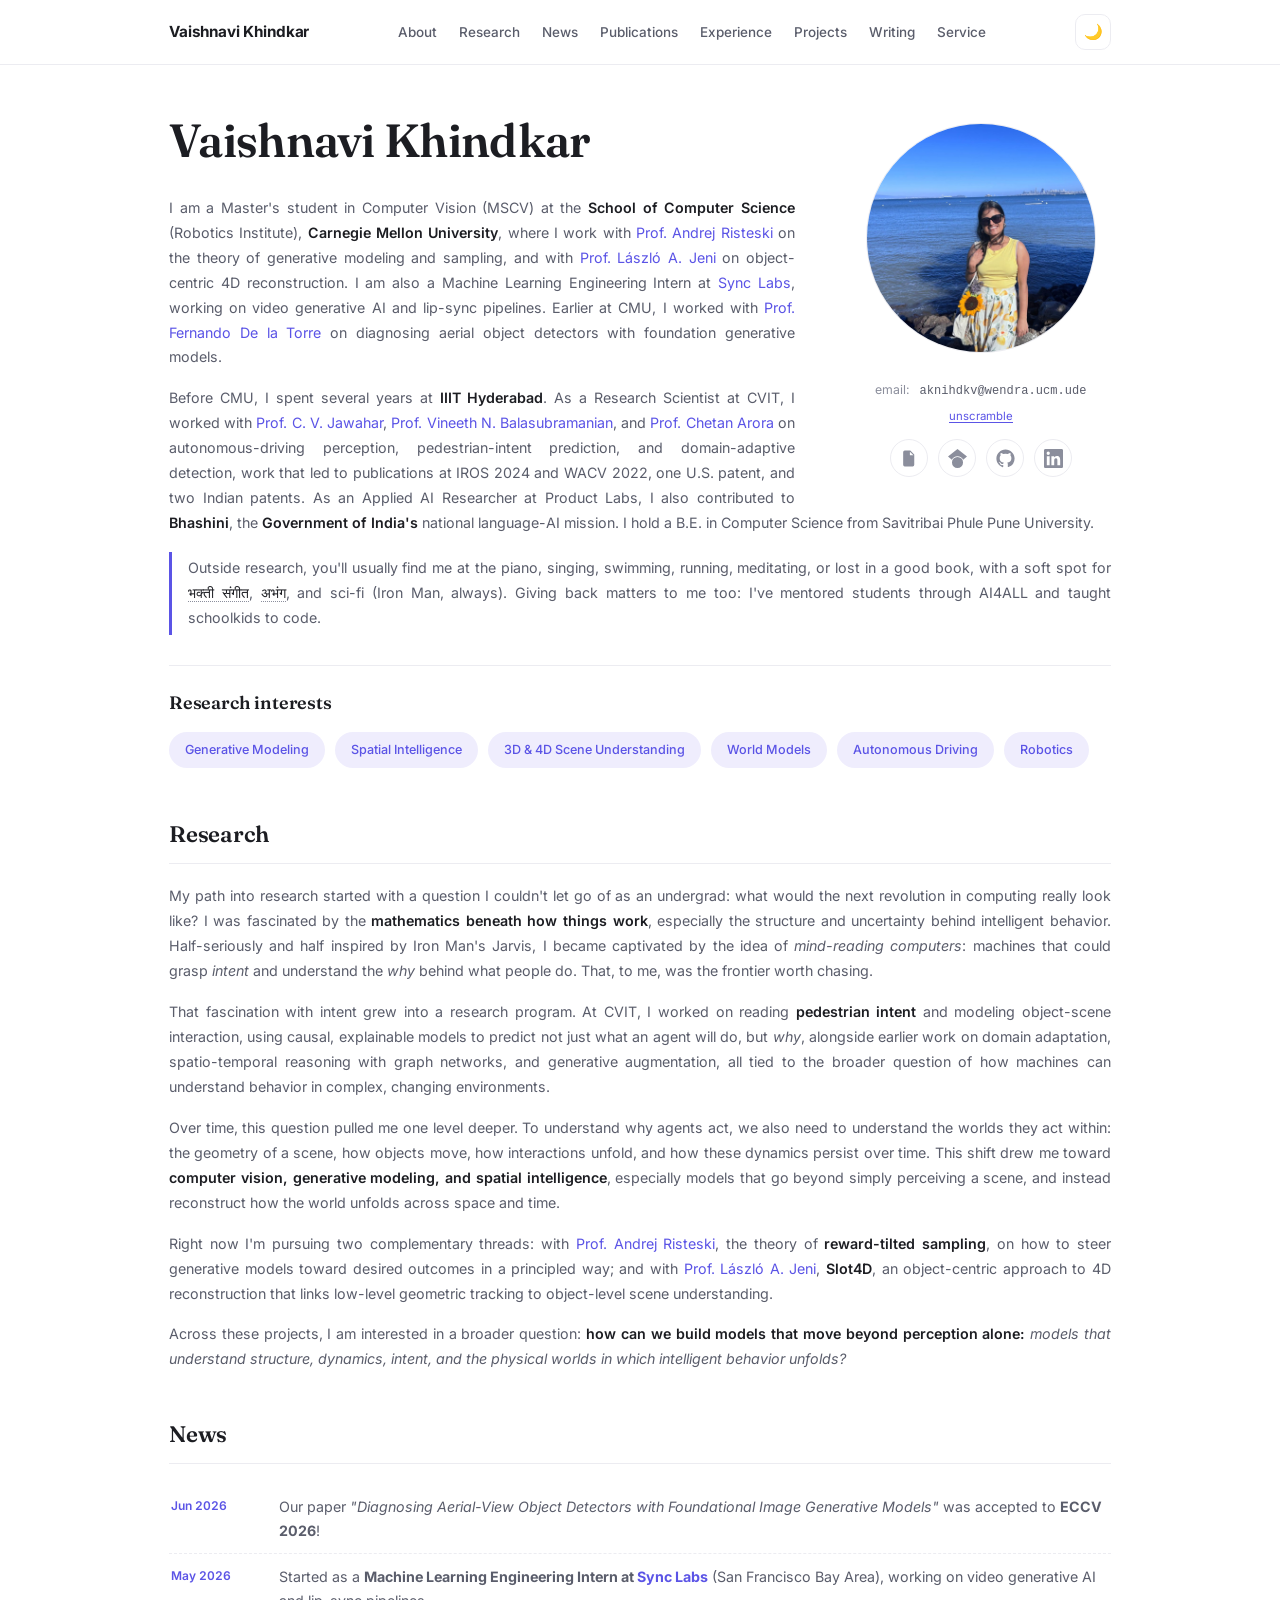
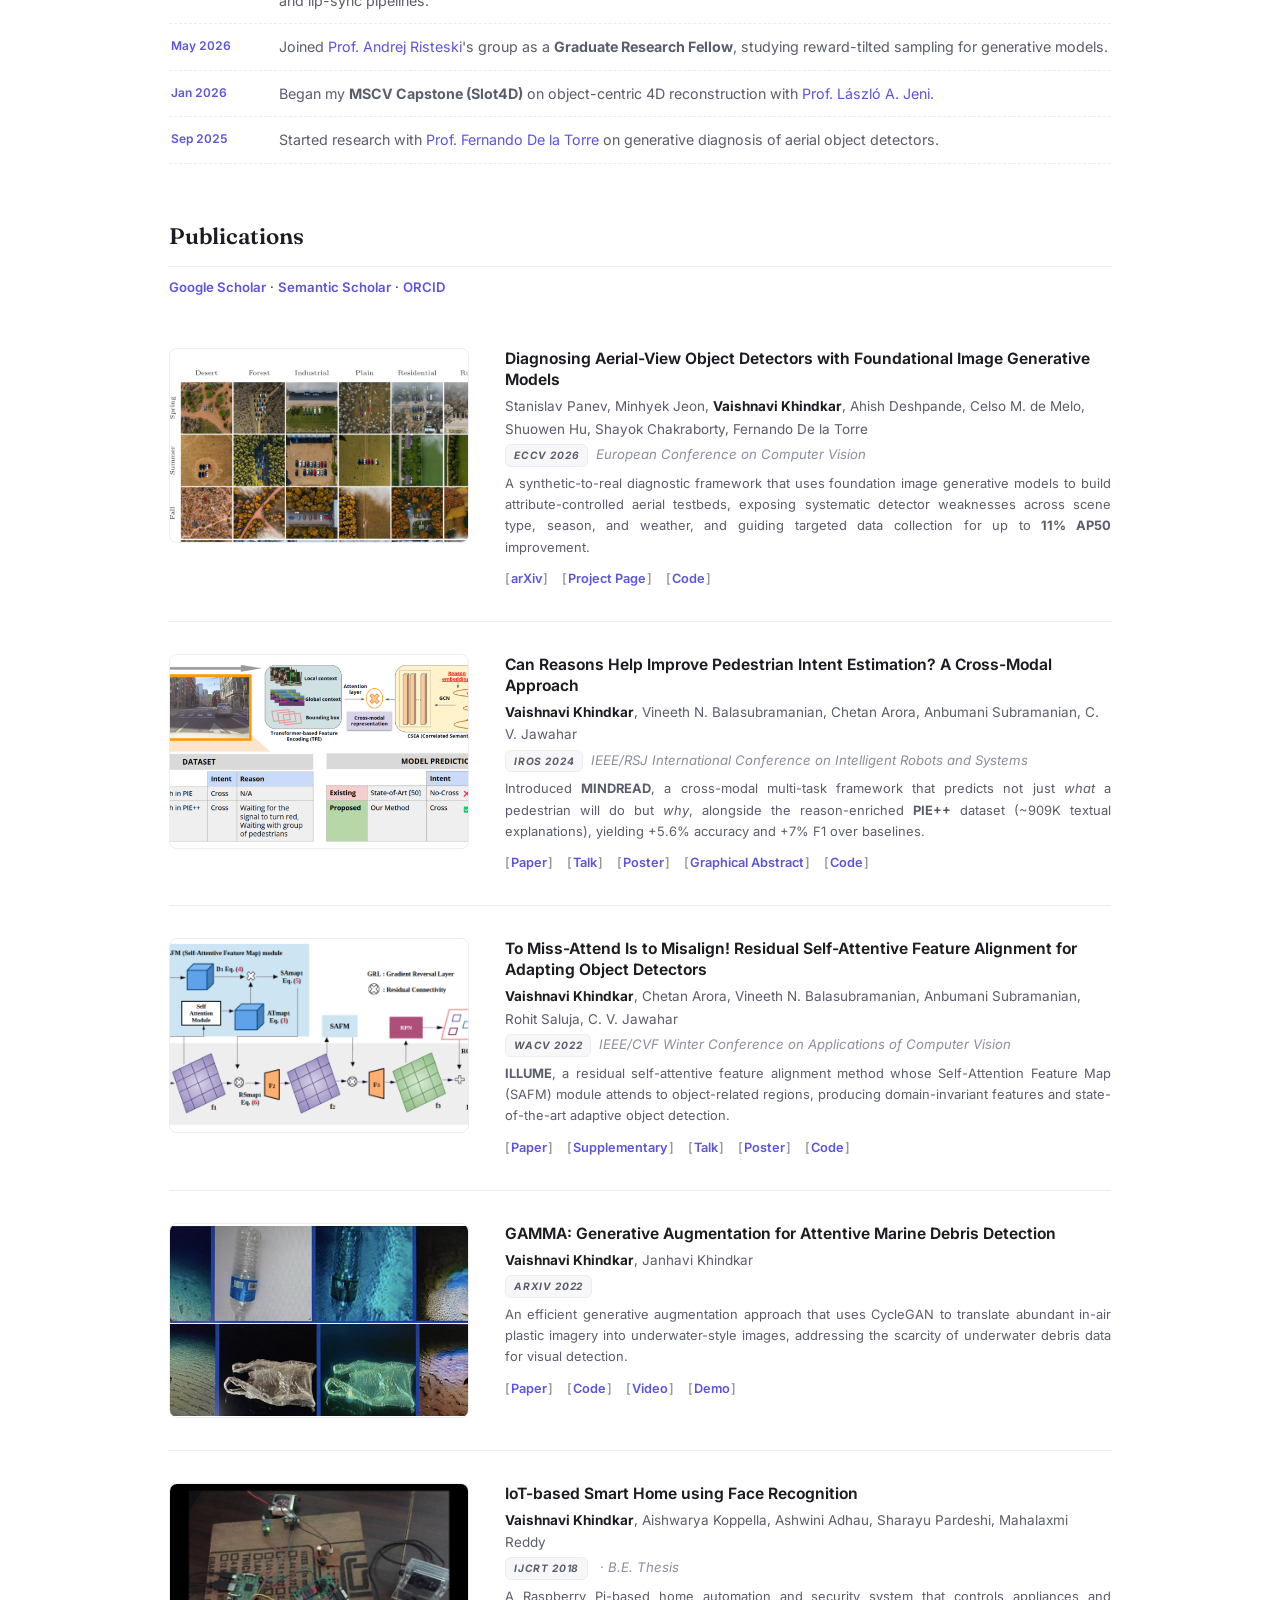
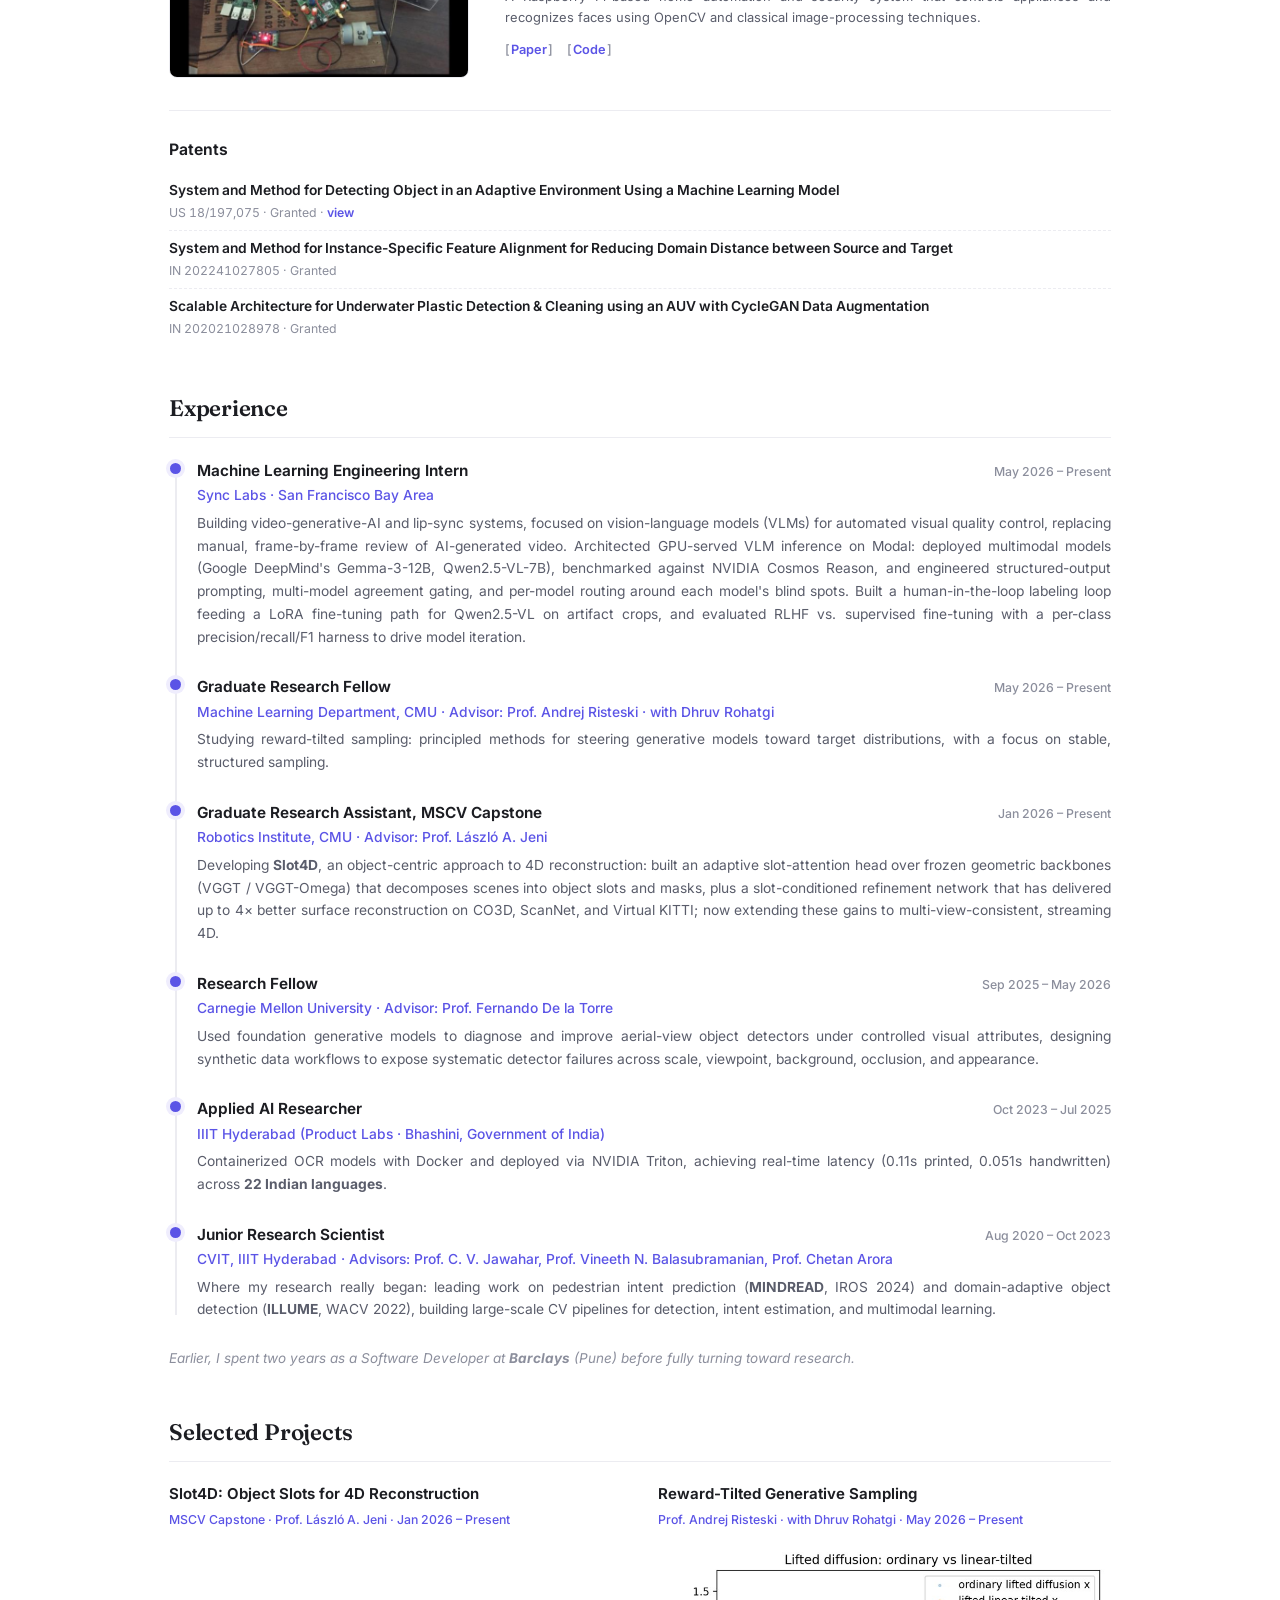
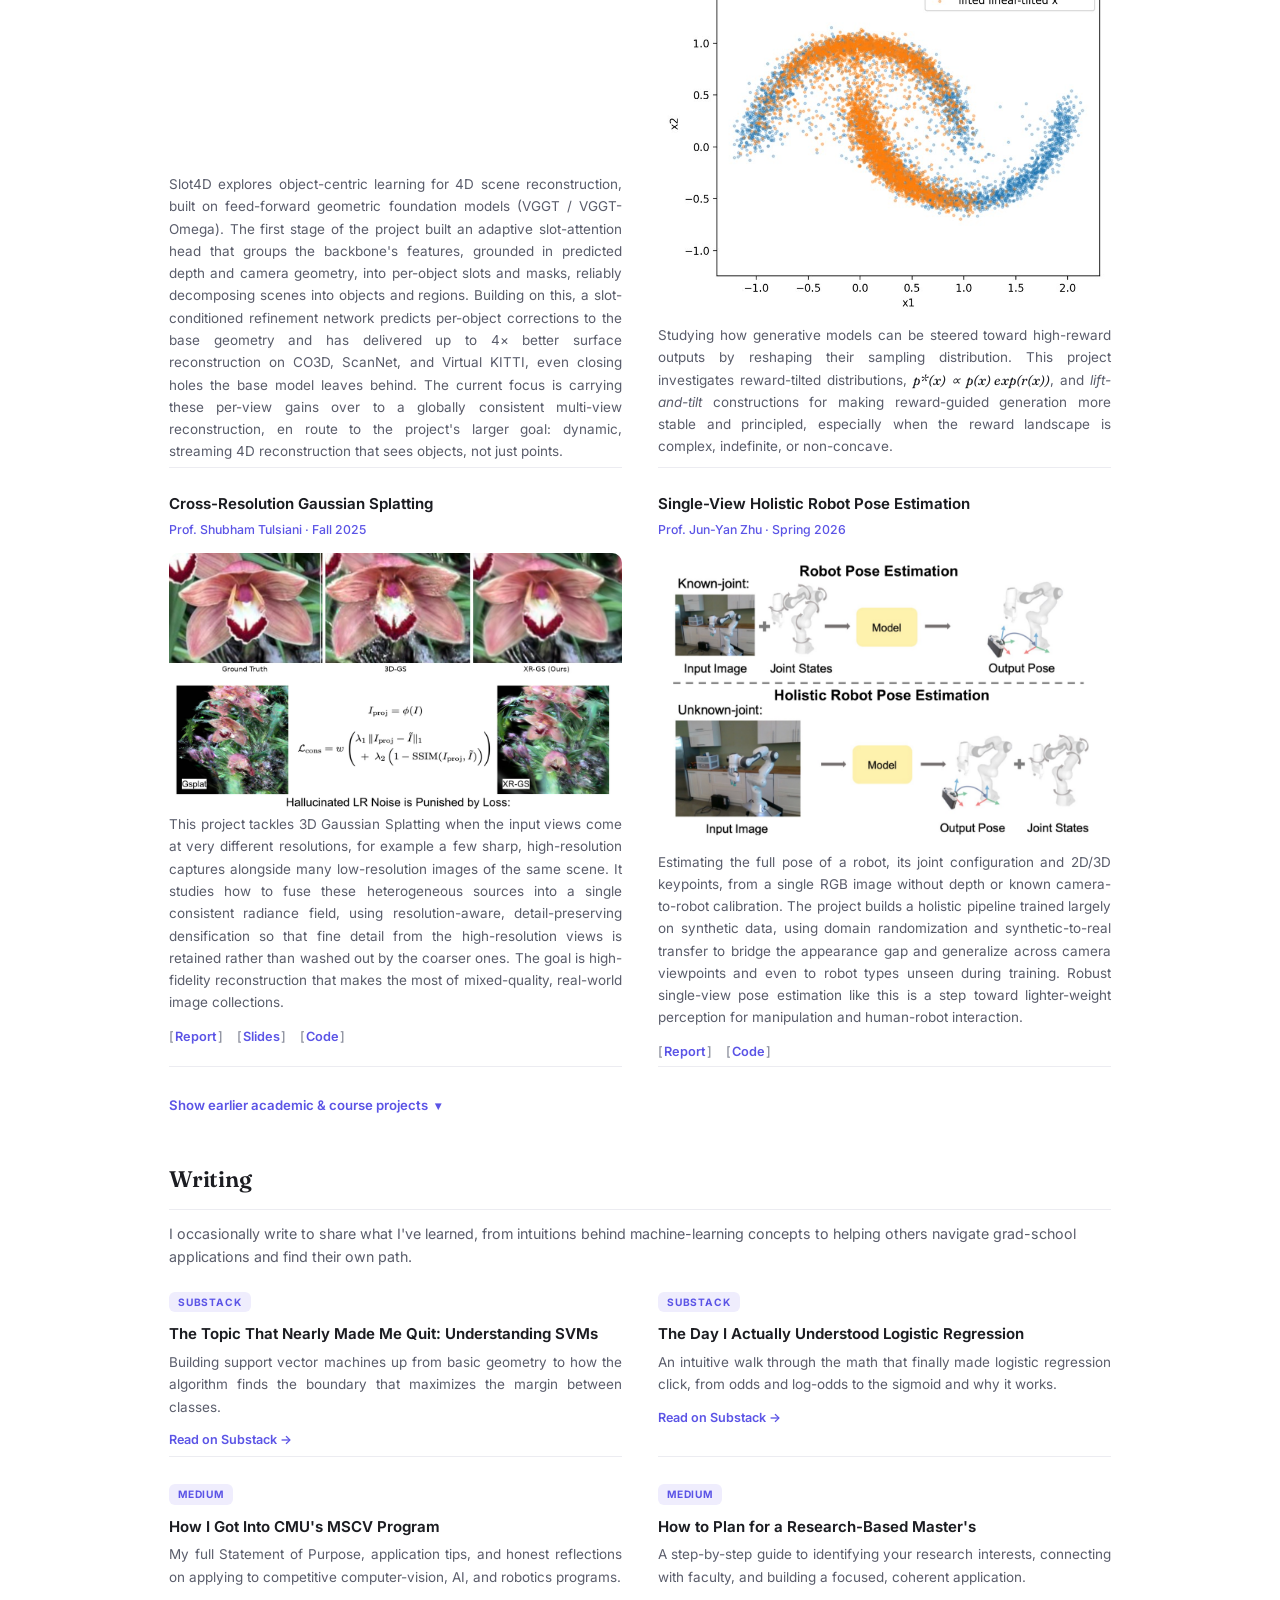
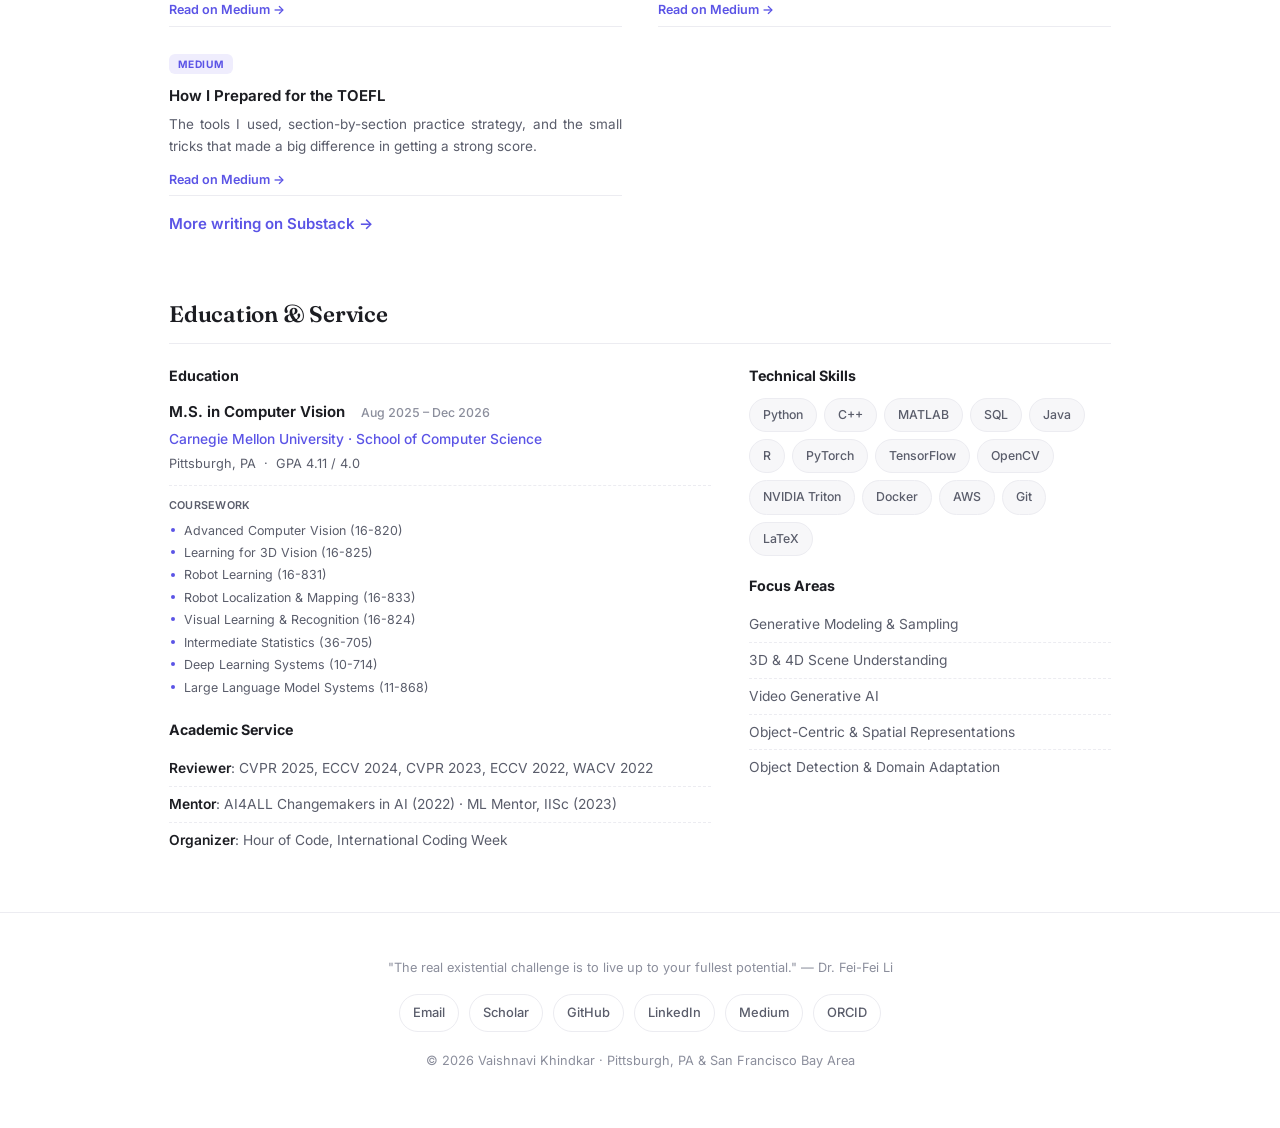
==== index.html @ a4186df3 "Add files via upload" ====
<!DOCTYPE html>
<html lang="en" data-theme="light">
<head>
  <meta charset="UTF-8" />
  <meta name="viewport" content="width=device-width, initial-scale=1.0" />
  <title>Vaishnavi Khindkar</title>
  <meta name="description" content="Vaishnavi Khindkar, M.S. in Computer Vision student at the Robotics Institute, Carnegie Mellon University. Research in computer vision, vision-language models, generative models, and autonomous driving." />
  <meta name="author" content="Vaishnavi Khindkar" />

  <!-- Open Graph -->
  <meta property="og:title" content="Vaishnavi Khindkar" />
  <meta property="og:description" content="M.S. in Computer Vision @ CMU Robotics Institute: vision-language models, generative models & autonomous driving." />
  <meta property="og:type" content="website" />
  <meta property="og:url" content="https://vaishnvi.github.io/" />
  <meta property="og:image" content="https://vaishnvi.github.io/assets/profile.jpg" />

  <link rel="icon" href="data:image/svg+xml,<svg xmlns='http://www.w3.org/2000/svg' viewBox='0 0 100 100'><text y='.9em' font-size='90'>🧠</text></svg>" />

  <link rel="preconnect" href="https://fonts.googleapis.com" />
  <link rel="preconnect" href="https://fonts.gstatic.com" crossorigin />
  <link href="https://fonts.googleapis.com/css2?family=Fraunces:opsz,wght@9..144,500;9..144,600&family=Inter:wght@400;500;600;700&display=swap" rel="stylesheet" />
  <link rel="stylesheet" href="style.css" />
</head>
<body>

  <!-- ===================== NAV ===================== -->
  <nav class="nav">
    <div class="nav-inner">
      <a href="#top" class="nav-name">Vaishnavi Khindkar</a>
      <div class="nav-links" id="navLinks">
        <a href="#about">About</a>
        <a href="#research">Research</a>
        <a href="#news">News</a>
        <a href="#publications">Publications</a>
        <a href="#experience">Experience</a>
        <a href="#projects">Projects</a>
        <a href="#writing">Writing</a>
        <a href="#service">Service</a>
      </div>
      <div class="nav-extra">
        <button class="theme-toggle" id="themeToggle" aria-label="Toggle dark mode">🌙</button>
        <button class="nav-burger" id="navBurger" aria-label="Menu">☰</button>
      </div>
    </div>
  </nav>

  <main class="wrap" id="top">

    <!-- ===================== INTRO (name + photo + bio) ===================== -->
    <section id="about" class="about intro reveal">
      <div class="intro-photo">
        <img class="hero-photo" src="assets/profile.jpg" alt="Vaishnavi Khindkar" />
        <div class="photo-contact">
          <p class="email-line">
            <span class="email-label">email:</span>
            <span id="email" class="email-scramble">aknihdkv@wendra.ucm.ude</span>
            <button type="button" id="unscramble" class="unscramble">unscramble</button>
          </p>
          <div class="socials">
            <a href="assets/Vaishnavi_Khindkar_CV.pdf" target="_blank" rel="noopener" title="Curriculum Vitae" aria-label="Curriculum Vitae">
              <svg viewBox="0 0 24 24" fill="currentColor"><path d="M6 2h7l5 5v13a2 2 0 0 1-2 2H6a2 2 0 0 1-2-2V4a2 2 0 0 1 2-2zm6.5 1.5V8H17l-4.5-4.5zM7.5 12.5h9v1.5h-9v-1.5zm0 3.5h9v1.5h-9V16zm0-7h4v1.5h-4V9z"/></svg>
            </a>
            <a href="https://scholar.google.com/citations?user=X0FxJ0UAAAAJ&hl=en" target="_blank" rel="noopener" title="Google Scholar" aria-label="Google Scholar">
              <svg viewBox="0 0 24 24" fill="currentColor"><path d="M12 24a7 7 0 1 1 0-14 7 7 0 0 1 0 14zm0-24L0 9.5l4.838 3.94A8 8 0 0 1 12 9a8 8 0 0 1 7.162 4.44L24 9.5 12 0z"/></svg>
            </a>
            <a href="https://github.com/Vaishnvi" target="_blank" rel="noopener" title="GitHub" aria-label="GitHub">
              <svg viewBox="0 0 24 24" fill="currentColor"><path d="M12 .5C5.73.5.5 5.73.5 12c0 5.08 3.29 9.39 7.86 10.91.58.11.79-.25.79-.56 0-.28-.01-1.02-.02-2-3.2.7-3.88-1.54-3.88-1.54-.52-1.33-1.28-1.69-1.28-1.69-1.05-.72.08-.7.08-.7 1.16.08 1.77 1.19 1.77 1.19 1.03 1.77 2.7 1.26 3.36.96.1-.75.4-1.26.73-1.55-2.55-.29-5.24-1.28-5.24-5.69 0-1.26.45-2.29 1.19-3.09-.12-.29-.52-1.46.11-3.05 0 0 .97-.31 3.18 1.18a11.1 11.1 0 0 1 5.8 0c2.2-1.49 3.17-1.18 3.17-1.18.63 1.59.23 2.76.11 3.05.74.8 1.19 1.83 1.19 3.09 0 4.42-2.69 5.39-5.25 5.68.41.36.78 1.05.78 2.12 0 1.53-.01 2.77-.01 3.15 0 .31.21.68.8.56A11.51 11.51 0 0 0 23.5 12C23.5 5.73 18.27.5 12 .5z"/></svg>
            </a>
            <a href="https://www.linkedin.com/in/vaishnavi-khindkar/" target="_blank" rel="noopener" title="LinkedIn" aria-label="LinkedIn">
              <svg viewBox="0 0 24 24" fill="currentColor"><path d="M20.45 20.45h-3.56v-5.57c0-1.33-.02-3.04-1.85-3.04-1.85 0-2.14 1.45-2.14 2.94v5.67H9.35V9h3.41v1.56h.05c.48-.9 1.64-1.85 3.37-1.85 3.6 0 4.27 2.37 4.27 5.45v6.29zM5.34 7.43a2.06 2.06 0 1 1 0-4.13 2.06 2.06 0 0 1 0 4.13zM7.12 20.45H3.56V9h3.56v11.45zM22.22 0H1.77C.79 0 0 .77 0 1.73v20.54C0 23.22.79 24 1.77 24h20.45c.98 0 1.78-.78 1.78-1.73V1.73C24 .77 23.2 0 22.22 0z"/></svg>
            </a>
          </div>
        </div>
      </div>
      <h1>Vaishnavi Khindkar</h1>
      <p>
        I am a Master's student in Computer Vision (MSCV) at the <strong>School of Computer Science</strong>
        (Robotics Institute), <strong>Carnegie Mellon University</strong>, where I work with <a href="https://www.andrejristeski.org/" target="_blank" rel="noopener">Prof.
        Andrej Risteski</a> on the theory of generative modeling and sampling, and with
        <a href="https://www.ri.cmu.edu/ri-faculty/laszlo-attila-jeni/" target="_blank" rel="noopener">Prof. László
        A. Jeni</a> on object-centric 4D reconstruction. I am also a Machine Learning Engineering Intern at
        <a href="https://sync.so/" target="_blank" rel="noopener">Sync Labs</a>, working on video generative AI
        and lip-sync pipelines. Earlier at CMU, I worked with <a href="https://www.cs.cmu.edu/~ftorre/" target="_blank" rel="noopener">Prof.
        Fernando De la Torre</a> on diagnosing aerial object detectors with foundation generative models.
      </p>
      <p>
        Before CMU, I spent several years at <strong>IIIT Hyderabad</strong>. As a Research Scientist at CVIT, I
        worked with <a href="https://faculty.iiit.ac.in/~jawahar/" target="_blank" rel="noopener">Prof. C. V.
        Jawahar</a>, <a href="https://people.iith.ac.in/vineethnb/" target="_blank" rel="noopener">Prof. Vineeth
        N. Balasubramanian</a>, and <a href="https://www.cse.iitd.ac.in/~chetan/" target="_blank" rel="noopener">Prof.
        Chetan Arora</a> on autonomous-driving perception, pedestrian-intent prediction, and domain-adaptive
        detection, work that led to publications at IROS 2024 and WACV 2022, one U.S. patent, and two
        Indian patents. As an Applied AI Researcher at Product Labs, I also contributed to
        <strong>Bhashini</strong>, the <strong>Government of India's</strong> national language-AI mission. I hold a B.E. in
        Computer Science from Savitribai Phule Pune University.
      </p>
      <p class="personal-note">
        Outside research, you'll usually find me at the piano, singing, swimming, running, meditating, or lost in
        a good book, with a soft spot for
        <a class="term" href="https://en.wikipedia.org/wiki/Bhakti" target="_blank" rel="noopener" title="bhakti sangeet: Hindu devotional music">भक्ती&nbsp;संगीत</a>,
        <a class="term" href="https://en.wikipedia.org/wiki/Abhanga" target="_blank" rel="noopener" title="abhangas: Marathi devotional poetry">अभंग</a>,
        and sci-fi (Iron Man, always). Giving back matters
        to me too: I've mentored students through AI4ALL and taught schoolkids to code.
      </p>

      <div class="interests">
        <span class="interests-label">Research interests</span>
        <div class="chips">
          <span class="chip">Generative Modeling</span>
          <span class="chip">Spatial Intelligence</span>
          <span class="chip">3D &amp; 4D Scene Understanding</span>
          <span class="chip">World Models</span>
          <span class="chip">Autonomous Driving</span>
          <span class="chip">Robotics</span>
        </div>
      </div>
    </section>

    <!-- ===================== RESEARCH ===================== -->
    <section id="research" class="research reveal">
      <h2 class="section-title">Research</h2>
      <p>
        My path into research started with a question I couldn't let go of as an undergrad: what would the next
        revolution in computing really look like? I was fascinated by the <strong>mathematics beneath how things
        work</strong>, especially the structure and uncertainty behind intelligent behavior. Half-seriously and half
        inspired by Iron Man's Jarvis, I became captivated by the idea of <em>mind-reading computers</em>: machines that could
        grasp <em>intent</em> and understand the <em>why</em> behind what people do. That, to me, was the frontier
        worth chasing.
      </p>
      <p>
        That fascination with intent grew into a research program. At CVIT, I worked on reading
        <strong>pedestrian intent</strong> and modeling object-scene interaction, using causal,
        explainable models to predict not just what an agent will do, but <em>why</em>, alongside earlier
        work on domain adaptation, spatio-temporal reasoning with graph networks, and generative augmentation,
        all tied to the broader question of how machines can understand behavior in complex, changing environments.
      </p>
      <p>
        Over time, this question pulled me one level deeper. To understand why agents act, we also need to
        understand the worlds they act within: the geometry of a scene, how objects move, how interactions unfold,
        and how these dynamics persist over time. This shift drew me toward <strong>computer vision, generative
        modeling, and spatial intelligence</strong>, especially models that go beyond simply perceiving a scene,
        and instead reconstruct how the world unfolds across space and time.
      </p>
      <p>
        Right now I'm pursuing two complementary threads: with <a href="https://www.andrejristeski.org/" target="_blank" rel="noopener">Prof.
        Andrej Risteski</a>, the theory of <strong>reward-tilted sampling</strong>, on how to steer generative
        models toward desired outcomes in a principled way; and with
        <a href="https://www.ri.cmu.edu/ri-faculty/laszlo-attila-jeni/" target="_blank" rel="noopener">Prof. László
        A. Jeni</a>, <strong>Slot4D</strong>, an object-centric approach to 4D reconstruction that links low-level
        geometric tracking to object-level scene understanding.
      </p>
      <p>
        Across these projects, I am interested in a broader question: <strong>how can we build models that move beyond
        perception alone:</strong> <em>models that understand structure, dynamics, intent, and the physical worlds in
        which intelligent behavior unfolds?</em>
      </p>
    </section>

    <!-- ===================== NEWS ===================== -->
    <section id="news" class="reveal">
      <h2 class="section-title">News</h2>
      <ul class="news">
        <li><span class="date">Jun 2026</span><span class="item">Our paper <em>"Diagnosing Aerial-View Object Detectors with Foundational Image Generative Models"</em> was accepted to <strong>ECCV 2026</strong>!</span></li>
        <li><span class="date">May 2026</span><span class="item">Started as a <strong>Machine Learning Engineering Intern at <a href="https://sync.so/" target="_blank" rel="noopener">Sync Labs</a></strong> (San Francisco Bay Area), working on video generative AI and lip-sync pipelines.</span></li>
        <li><span class="date">May 2026</span><span class="item">Joined <a href="https://www.andrejristeski.org/" target="_blank" rel="noopener">Prof. Andrej Risteski</a>'s group as a <strong>Graduate Research Fellow</strong>, studying reward-tilted sampling for generative models.</span></li>
        <li><span class="date">Jan 2026</span><span class="item">Began my <strong>MSCV Capstone (Slot4D)</strong> on object-centric 4D reconstruction with <a href="https://www.ri.cmu.edu/ri-faculty/laszlo-attila-jeni/" target="_blank" rel="noopener">Prof. László A. Jeni</a>.</span></li>
        <li><span class="date">Sep 2025</span><span class="item">Started research with <a href="https://www.cs.cmu.edu/~ftorre/" target="_blank" rel="noopener">Prof. Fernando De la Torre</a> on generative diagnosis of aerial object detectors.</span></li>
        <li><span class="date">Aug 2025</span><span class="item">Started my <strong>M.S. in Computer Vision</strong> at Carnegie Mellon University.</span></li>
        <li><span class="date">Oct 2024</span><span class="item">Presented our work at <strong>IROS 2024</strong> in Abu Dhabi.</span></li>
        <li><span class="date">Jun 2024</span><span class="item">Our paper <em>"Can Reasons Help Improve Pedestrian Intent Estimation? A Cross-Modal Approach"</em> was accepted at <strong>IROS 2024</strong>.</span></li>
        <li><span class="date">Jan 2022</span><span class="item">Presented <strong>ILLUME</strong> at <strong>WACV 2022</strong> in Hawaii, USA.</span></li>
      </ul>
    </section>

    <!-- ===================== PUBLICATIONS ===================== -->
    <section id="publications" class="reveal">
      <h2 class="section-title">Publications</h2>
      <p class="pub-profile-links">
        <a href="https://scholar.google.com/citations?user=X0FxJ0UAAAAJ&hl=en" target="_blank" rel="noopener">Google Scholar</a> ·
        <a href="https://www.semanticscholar.org/author/Vaishnavi-Khindkar/2137359155" target="_blank" rel="noopener">Semantic Scholar</a> ·
        <a href="https://orcid.org/0000-0001-6058-9089" target="_blank" rel="noopener">ORCID</a>
      </p>

      <article class="pub">
        <img class="pub-thumb" src="assets/pub-aerial.png" alt="Synthetic aerial imagery across environments and seasons" />
        <div class="pub-body">
          <p class="pub-title">Diagnosing Aerial-View Object Detectors with Foundational Image Generative Models</p>
          <p class="pub-authors">Stanislav Panev, Minhyek Jeon, <span class="me">Vaishnavi Khindkar</span>, Ahish Deshpande, Celso M. de Melo, Shuowen Hu, Shayok Chakraborty, Fernando De la Torre</p>
          <p class="pub-venue"><span class="pub-venue-tag">ECCV 2026</span>European Conference on Computer Vision</p>
          <p class="pub-note">A synthetic-to-real diagnostic framework that uses foundation image generative models to build attribute-controlled aerial testbeds, exposing systematic detector weaknesses across scene type, season, and weather, and guiding targeted data collection for up to <strong>11% AP50</strong> improvement.</p>
          <div class="pub-links">
            <a href="https://arxiv.org/abs/2607.02718" target="_blank" rel="noopener">arXiv</a>
            <a href="https://humansensinglab.github.io/AVODDiag/" target="_blank" rel="noopener">Project Page</a>
            <a href="https://github.com/humansensinglab/AVODDiag" target="_blank" rel="noopener">Code</a>
          </div>
        </div>
      </article>

      <article class="pub">
        <img class="pub-thumb" src="assets/pub-mindread.png" alt="MindReaD cross-modal pedestrian intent estimation" />
        <div class="pub-body">
          <p class="pub-title">Can Reasons Help Improve Pedestrian Intent Estimation? A Cross-Modal Approach</p>
          <p class="pub-authors"><span class="me">Vaishnavi Khindkar</span>, Vineeth N. Balasubramanian, Chetan Arora, Anbumani Subramanian, C. V. Jawahar</p>
          <p class="pub-venue"><span class="pub-venue-tag">IROS 2024</span>IEEE/RSJ International Conference on Intelligent Robots and Systems</p>
          <p class="pub-note">Introduced <strong>MINDREAD</strong>, a cross-modal multi-task framework that predicts not just <em>what</em> a pedestrian will do but <em>why</em>, alongside the reason-enriched <strong>PIE++</strong> dataset (~909K textual explanations), yielding +5.6% accuracy and +7% F1 over baselines.</p>
          <div class="pub-links">
            <a href="https://ieeexplore.ieee.org/document/10802097" target="_blank" rel="noopener">Paper</a>
            <a href="https://drive.google.com/file/d/1dUXsWc1RSUt869FA5SxCO9NKh2udiS2D/view" target="_blank" rel="noopener">Talk</a>
            <a href="https://docs.google.com/presentation/d/1ji-Ibjx1E9CWN1SRykB16G0943ZITas8mvt6Jeuy7pY/edit" target="_blank" rel="noopener">Poster</a>
            <a href="https://docs.google.com/presentation/d/1SnMTcl4fXXl4th5M68IGkscUyqJRLebCcRyZyW5LF0A/edit" target="_blank" rel="noopener">Graphical Abstract</a>
            <a href="https://github.com/Vaishnvi/MindRead_PIP" target="_blank" rel="noopener">Code</a>
          </div>
        </div>
      </article>

      <article class="pub">
        <img class="pub-thumb" src="assets/pub-illume.png" alt="ILLUME SAFM residual self-attentive feature alignment" />
        <div class="pub-body">
          <p class="pub-title">To Miss-Attend Is to Misalign! Residual Self-Attentive Feature Alignment for Adapting Object Detectors</p>
          <p class="pub-authors"><span class="me">Vaishnavi Khindkar</span>, Chetan Arora, Vineeth N. Balasubramanian, Anbumani Subramanian, Rohit Saluja, C. V. Jawahar</p>
          <p class="pub-venue"><span class="pub-venue-tag">WACV 2022</span>IEEE/CVF Winter Conference on Applications of Computer Vision</p>
          <p class="pub-note"><strong>ILLUME</strong>, a residual self-attentive feature alignment method whose Self-Attention Feature Map (SAFM) module attends to object-related regions, producing domain-invariant features and state-of-the-art adaptive object detection.</p>
          <div class="pub-links">
            <a href="https://openaccess.thecvf.com/content/WACV2022/html/Khindkar_To_Miss-Attend_Is_to_Misalign_Residual_Self-Attentive_Feature_Alignment_for_WACV_2022_paper.html" target="_blank" rel="noopener">Paper</a>
            <a href="https://openaccess.thecvf.com/content/WACV2022/supplemental/Khindkar_To_Miss-Attend_Is_WACV_2022_supplemental.pdf" target="_blank" rel="noopener">Supplementary</a>
            <a href="https://www.youtube.com/watch?v=sbUWeQJ3lys&feature=youtu.be" target="_blank" rel="noopener">Talk</a>
            <a href="https://docs.google.com/presentation/d/1S0Ei25aynJETC15JXNUsN_vqxQG_izMR4h-G5N1Qu1w/edit" target="_blank" rel="noopener">Poster</a>
            <a href="https://github.com/Vaishnvi/ILLUME" target="_blank" rel="noopener">Code</a>
          </div>
        </div>
      </article>

      <article class="pub">
        <img class="pub-thumb" src="assets/pub-gamma.png" alt="GAMMA marine debris detection results" />
        <div class="pub-body">
          <p class="pub-title">GAMMA: Generative Augmentation for Attentive Marine Debris Detection</p>
          <p class="pub-authors"><span class="me">Vaishnavi Khindkar</span>, Janhavi Khindkar</p>
          <p class="pub-venue"><span class="pub-venue-tag">arXiv 2022</span></p>
          <p class="pub-note">An efficient generative augmentation approach that uses CycleGAN to translate abundant in-air plastic imagery into underwater-style images, addressing the scarcity of underwater debris data for visual detection.</p>
          <div class="pub-links">
            <a href="https://arxiv.org/abs/2212.03759" target="_blank" rel="noopener">Paper</a>
            <a href="https://github.com/Vaishnvi/GAMMA" target="_blank" rel="noopener">Code</a>
            <a href="https://www.youtube.com/watch?v=lNEHiuZEGAg" target="_blank" rel="noopener">Video</a>
            <a href="https://www.youtube.com/watch?v=ckfJ-yO4v8Q" target="_blank" rel="noopener">Demo</a>
          </div>
        </div>
      </article>

      <article class="pub">
        <img class="pub-thumb" src="assets/pub-iot.jpg" alt="IoT smart home hardware setup" />
        <div class="pub-body">
          <p class="pub-title">IoT-based Smart Home using Face Recognition</p>
          <p class="pub-authors"><span class="me">Vaishnavi Khindkar</span>, Aishwarya Koppella, Ashwini Adhau, Sharayu Pardeshi, Mahalaxmi Reddy</p>
          <p class="pub-venue"><span class="pub-venue-tag">IJCRT 2018</span> · B.E. Thesis</p>
          <p class="pub-note">A Raspberry Pi-based home automation and security system that controls appliances and recognizes faces using OpenCV and classical image-processing techniques.</p>
          <div class="pub-links">
            <a href="https://www.ijcrt.org/papers/IJCRT1802045.pdf" target="_blank" rel="noopener">Paper</a>
            <a href="https://github.com/Vaishnvi/IOT-based-Smart-Home-using-Face-Recognition" target="_blank" rel="noopener">Code</a>
          </div>
        </div>
      </article>

      <h3 class="subhead">Patents</h3>
      <ul class="meta-list patents">
        <li>
          <span class="lead">System and Method for Detecting Object in an Adaptive Environment Using a Machine Learning Model</span>
          <span class="pat-meta">US 18/197,075 · Granted · <a href="https://patents.google.com/patent/US20230368498A1/en" target="_blank" rel="noopener">view</a></span>
        </li>
        <li>
          <span class="lead">System and Method for Instance-Specific Feature Alignment for Reducing Domain Distance between Source and Target</span>
          <span class="pat-meta">IN 202241027805 · Granted</span>
        </li>
        <li>
          <span class="lead">Scalable Architecture for Underwater Plastic Detection &amp; Cleaning using an AUV with CycleGAN Data Augmentation</span>
          <span class="pat-meta">IN 202021028978 · Granted</span>
        </li>
      </ul>
    </section>

    <!-- ===================== EXPERIENCE ===================== -->
    <section id="experience" class="reveal">
      <h2 class="section-title">Experience</h2>
      <div class="timeline">
        <div class="tl-item">
          <div class="tl-head">
            <span class="tl-role">Machine Learning Engineering Intern</span>
            <span class="tl-date">May 2026 – Present</span>
          </div>
          <div class="tl-org"><a href="https://sync.so/" target="_blank" rel="noopener">Sync Labs</a> · San Francisco Bay Area</div>
          <p class="tl-desc">Building video-generative-AI and lip-sync systems, focused on vision-language models (VLMs) for automated visual quality control, replacing manual, frame-by-frame review of AI-generated video. Architected GPU-served VLM inference on Modal: deployed multimodal models (Google DeepMind's Gemma-3-12B, Qwen2.5-VL-7B), benchmarked against NVIDIA Cosmos Reason, and engineered structured-output prompting, multi-model agreement gating, and per-model routing around each model's blind spots. Built a human-in-the-loop labeling loop feeding a LoRA fine-tuning path for Qwen2.5-VL on artifact crops, and evaluated RLHF vs. supervised fine-tuning with a per-class precision/recall/F1 harness to drive model iteration.</p>
        </div>
        <div class="tl-item">
          <div class="tl-head">
            <span class="tl-role">Graduate Research Fellow</span>
            <span class="tl-date">May 2026 – Present</span>
          </div>
          <div class="tl-org">Machine Learning Department, CMU · Advisor: Prof. Andrej Risteski · with Dhruv Rohatgi</div>
          <p class="tl-desc">Studying reward-tilted sampling: principled methods for steering generative models toward target distributions, with a focus on stable, structured sampling.</p>
        </div>
        <div class="tl-item">
          <div class="tl-head">
            <span class="tl-role">Graduate Research Assistant, MSCV Capstone</span>
            <span class="tl-date">Jan 2026 – Present</span>
          </div>
          <div class="tl-org">Robotics Institute, CMU · Advisor: Prof. László A. Jeni</div>
          <p class="tl-desc">Developing <strong>Slot4D</strong>, an object-centric approach to 4D reconstruction: built an adaptive slot-attention head over frozen geometric backbones (VGGT / VGGT-Omega) that decomposes scenes into object slots and masks, plus a slot-conditioned refinement network that has delivered up to 4&times; better surface reconstruction on CO3D, ScanNet, and Virtual KITTI; now extending these gains to multi-view-consistent, streaming 4D.</p>
        </div>
        <div class="tl-item">
          <div class="tl-head">
            <span class="tl-role">Research Fellow</span>
            <span class="tl-date">Sep 2025 – May 2026</span>
          </div>
          <div class="tl-org">Carnegie Mellon University · Advisor: Prof. Fernando De la Torre</div>
          <p class="tl-desc">Used foundation generative models to diagnose and improve aerial-view object detectors under controlled visual attributes, designing synthetic data workflows to expose systematic detector failures across scale, viewpoint, background, occlusion, and appearance.</p>
        </div>
        <div class="tl-item">
          <div class="tl-head">
            <span class="tl-role">Applied AI Researcher</span>
            <span class="tl-date">Oct 2023 – Jul 2025</span>
          </div>
          <div class="tl-org">IIIT Hyderabad (Product Labs · Bhashini, Government of India)</div>
          <p class="tl-desc">Containerized OCR models with Docker and deployed via NVIDIA Triton, achieving real-time latency (0.11s printed, 0.051s handwritten) across <strong>22 Indian languages</strong>.</p>
        </div>
        <div class="tl-item">
          <div class="tl-head">
            <span class="tl-role">Junior Research Scientist</span>
            <span class="tl-date">Aug 2020 – Oct 2023</span>
          </div>
          <div class="tl-org">CVIT, IIIT Hyderabad · Advisors: Prof. C. V. Jawahar, Prof. Vineeth N. Balasubramanian, Prof. Chetan Arora</div>
          <p class="tl-desc">Where my research really began: leading work on pedestrian intent prediction (<strong>MINDREAD</strong>, IROS 2024) and domain-adaptive object detection (<strong>ILLUME</strong>, WACV 2022), building large-scale CV pipelines for detection, intent estimation, and multimodal learning.</p>
        </div>
      </div>
      <p class="exp-foot">Earlier, I spent two years as a Software Developer at <strong>Barclays</strong> (Pune) before fully turning toward research.</p>
    </section>

    <!-- ===================== PROJECTS ===================== -->
    <section id="projects" class="reveal">
      <h2 class="section-title">Selected Projects</h2>
      <div class="cards">
        <div class="card">
          <h3>Slot4D: Object Slots for 4D Reconstruction</h3>
          <div class="advisor">MSCV Capstone · Prof. László A. Jeni · Jan 2026 – Present</div>
          <video autoplay loop muted playsinline preload="metadata" style="width:100%; border-radius:10px; margin:12px 0 4px; display:block;" aria-label="Slot4D demo: a scene decomposed into object slots with per-pixel masks">
            <source src="assets/slot4d_demo.mp4" type="video/mp4" />
          </video>
          <p>Slot4D explores object-centric learning for 4D scene reconstruction, built on feed-forward geometric foundation models (VGGT / VGGT-Omega). The first stage of the project built an adaptive slot-attention head that groups the backbone's features, grounded in predicted depth and camera geometry, into per-object slots and masks, reliably decomposing scenes into objects and regions. Building on this, a slot-conditioned refinement network predicts per-object corrections to the base geometry and has delivered up to 4&times; better surface reconstruction on CO3D, ScanNet, and Virtual KITTI, even closing holes the base model leaves behind. The current focus is carrying these per-view gains over to a globally consistent multi-view reconstruction, en route to the project's larger goal: dynamic, streaming 4D reconstruction that sees objects, not just points.</p>
        </div>
        <div class="card">
          <h3>Reward-Tilted Generative Sampling</h3>
          <div class="advisor">Prof. Andrej Risteski · with Dhruv Rohatgi · May 2026 – Present</div>
          <img src="assets/reward_tilt.jpg" alt="Two-moons distribution: ordinary lifted diffusion vs reward-tilted samples" style="width:100%; border-radius:10px; margin:12px 0 4px; display:block;" />
          <p>Studying how generative models can be steered toward high-reward outputs by reshaping their sampling distribution. This project investigates reward-tilted distributions, <span class="math">p*(x) &prop; p(x)&thinsp;exp(r(x))</span>, and <em>lift-and-tilt</em> constructions for making reward-guided generation more stable and principled, especially when the reward landscape is complex, indefinite, or non-concave.</p>
        </div>
        <div class="card">
          <h3>Cross-Resolution Gaussian Splatting</h3>
          <div class="advisor">Prof. Shubham Tulsiani · Fall 2025</div>
          <img src="assets/xrgs_orchid_comparison.jpg" alt="Orchid reconstruction: Ground Truth vs 3D-GS vs XR-GS" style="width:100%; border-radius:10px; margin:12px 0 4px; display:block;" />
          <img src="assets/xrgs_loss.png" alt="Consistency loss penalizes hallucinated low-resolution noise: Gsplat vs XR-GS" style="width:100%; border-radius:10px; margin:10px 0 4px; display:block;" />
          <p>This project tackles 3D Gaussian Splatting when the input views come at very different resolutions, for example a few sharp, high-resolution captures alongside many low-resolution images of the same scene. It studies how to fuse these heterogeneous sources into a single consistent radiance field, using resolution-aware, detail-preserving densification so that fine detail from the high-resolution views is retained rather than washed out by the coarser ones. The goal is high-fidelity reconstruction that makes the most of mixed-quality, real-world image collections.</p>
          <div class="pub-links" style="margin-top:12px;">
            <a href="https://drive.google.com/file/d/1RxjI92w71QtVK-kmI31bjvyCvfeNcZN3/view?usp=sharing" target="_blank" rel="noopener">Report</a>
            <a href="https://docs.google.com/presentation/d/1vipHo70xufhDgIYOS-IfrF3uOF-6Yqab2wNmoQeXhY4/edit?usp=sharing" target="_blank" rel="noopener">Slides</a>
            <a href="https://github.com/Vaishnvi/xr-gs" target="_blank" rel="noopener">Code</a>
          </div>
        </div>
        <div class="card">
          <h3>Single-View Holistic Robot Pose Estimation</h3>
          <div class="advisor">Prof. Jun-Yan Zhu · Spring 2026</div>
          <img src="assets/robot_pose_fig1.png" alt="Known-joint robot pose estimation vs unknown-joint holistic robot pose estimation" style="width:100%; border-radius:10px; margin:12px 0 4px; display:block;" />
          <p>Estimating the full pose of a robot, its joint configuration and 2D/3D keypoints, from a single RGB image without depth or known camera-to-robot calibration. The project builds a holistic pipeline trained largely on synthetic data, using domain randomization and synthetic-to-real transfer to bridge the appearance gap and generalize across camera viewpoints and even to robot types unseen during training. Robust single-view pose estimation like this is a step toward lighter-weight perception for manipulation and human-robot interaction.</p>
          <div class="pub-links" style="margin-top:12px;">
            <a href="https://drive.google.com/file/d/1SAgMPe8BT_WgzHr3WpqjKP82UJxL-UDJ/view?usp=sharing" target="_blank" rel="noopener">Report</a>
            <a href="https://github.com/yxKryptonite/Holistic-Robot-Pose-Estimation" target="_blank" rel="noopener">Code</a>
          </div>
        </div>
      </div>

      <details class="more-projects">
        <summary><span class="mp-show">Show earlier academic &amp; course projects</span><span class="mp-hide">Hide earlier projects</span></summary>
        <div class="cards">
          <div class="card">
            <h3>Multi-class Image Classifier on UC Merced Dataset</h3>
            <p>Classification of a remote-sensing image dataset using a fusion model that combines spatial CNN features with DCT features. A three-layer CNN fusion model with DCT and LBP improves prediction accuracy on the UC Merced LandUse dataset.</p>
            <div class="pub-links" style="margin-top:12px;">
              <a href="https://github.com/Vaishnvi/Multiclass-Image-classication-on-UC-Merced-LandUse-Dataset-" target="_blank" rel="noopener">Code</a>
            </div>
          </div>
          <div class="card">
            <h3>Aspect-based Sentiment Analysis on NPS Survey Data</h3>
            <div class="advisor">Retail Online Banking</div>
            <p>Aspect-based sentiment analysis on Net Promoter Score (NPS) survey data for a retail online-banking platform, to understand customer reviews of features like Payments or Homepage. Built an AngularJS dashboard visualizing per-feature sentiment, helping identify improvements by analyzing negative reviews for specific features.</p>
          </div>
          <div class="card">
            <h3>Geek Quiz</h3>
            <p>A user-friendly techno-quiz application, built from scratch in Turbo C++ using data structures and OOP, that tests your knowledge across three levels: Computer World Tycoons, Programming Basics, and "Bugzzz… Find me if you can!", advancing only after you earn a badge for the current level.</p>
            <div class="pub-links" style="margin-top:12px;">
              <a href="https://github.com/Vaishnvi/GEEK-QUIZ" target="_blank" rel="noopener">Code</a>
            </div>
          </div>
          <div class="card">
            <h3>Loan Application</h3>
            <p>An Android application to track loans recollected from customers, with two companion apps for owner and employee roles. The owner manages employees and transaction history, while employees are allocated daily collection accounts reflected in a realtime database, cutting down on paperwork.</p>
            <div class="pub-links" style="margin-top:12px;">
              <a href="https://github.com/Vaishnvi/Loan-Application" target="_blank" rel="noopener">Code</a>
            </div>
          </div>
          <div class="card">
            <h3>NGO Helper Application</h3>
            <p>An Android app that helps people connect with NGOs by easily finding nearby organizations and their information, so they can support local causes through donations or activities like birthday celebrations, contributing toward better living in their community.</p>
            <div class="pub-links" style="margin-top:12px;">
              <a href="https://github.com/Vaishnvi/NGO-Helper-App" target="_blank" rel="noopener">Code</a>
            </div>
          </div>
          <div class="card">
            <h3>Movie Ratings Analyser</h3>
            <p>A movie-ratings analysis tool built with Qt Creator and MySQL, where a user's ratings and comments for a film of a given year dynamically update the movie's overall rating.</p>
            <div class="pub-links" style="margin-top:12px;">
              <a href="https://github.com/Vaishnvi/Movie-Ratings-Analyser" target="_blank" rel="noopener">Code</a>
            </div>
          </div>
        </div>
      </details>
    </section>

    <!-- ===================== WRITING ===================== -->
    <section id="writing" class="reveal">
      <h2 class="section-title">Writing</h2>
      <p style="color:var(--text-soft); margin:-8px 0 20px; font-size:.95rem;">
        I occasionally write to share what I've learned, from intuitions behind machine-learning
        concepts to helping others navigate grad-school applications and find their own path.
      </p>
      <div class="cards">
        <a class="card blog-card" href="https://vaishnavikhindkar.substack.com/p/the-topic-that-nearly-made-me-quit" target="_blank" rel="noopener">
          <span class="blog-tag">Substack</span>
          <h3>The Topic That Nearly Made Me Quit: Understanding SVMs</h3>
          <p>Building support vector machines up from basic geometry to how the algorithm finds the boundary that maximizes the margin between classes.</p>
          <span class="blog-more">Read on Substack →</span>
        </a>
        <a class="card blog-card" href="https://vaishnavikhindkar.substack.com/p/the-day-i-actually-understood-logistic" target="_blank" rel="noopener">
          <span class="blog-tag">Substack</span>
          <h3>The Day I Actually Understood Logistic Regression</h3>
          <p>An intuitive walk through the math that finally made logistic regression click, from odds and log-odds to the sigmoid and why it works.</p>
          <span class="blog-more">Read on Substack →</span>
        </a>
        <a class="card blog-card" href="https://medium.com/@vkhindkar/how-i-got-into-cmus-mscv-program-my-sop-application-tips-a5d4eb98d548" target="_blank" rel="noopener">
          <span class="blog-tag">Medium</span>
          <h3>How I Got Into CMU's MSCV Program</h3>
          <p>My full Statement of Purpose, application tips, and honest reflections on applying to competitive computer-vision, AI, and robotics programs.</p>
          <span class="blog-more">Read on Medium →</span>
        </a>
        <a class="card blog-card" href="https://medium.com/@vkhindkar/how-to-plan-for-a-research-based-masters-b7bcda8160a2" target="_blank" rel="noopener">
          <span class="blog-tag">Medium</span>
          <h3>How to Plan for a Research-Based Master's</h3>
          <p>A step-by-step guide to identifying your research interests, connecting with faculty, and building a focused, coherent application.</p>
          <span class="blog-more">Read on Medium →</span>
        </a>
        <a class="card blog-card" href="https://medium.com/@vkhindkar/how-i-prepared-for-the-toefl-tools-tips-what-actually-helped-45876aaff322" target="_blank" rel="noopener">
          <span class="blog-tag">Medium</span>
          <h3>How I Prepared for the TOEFL</h3>
          <p>The tools I used, section-by-section practice strategy, and the small tricks that made a big difference in getting a strong score.</p>
          <span class="blog-more">Read on Medium →</span>
        </a>
      </div>
      <p style="margin-top:16px;"><a href="https://vaishnavikhindkar.substack.com/" target="_blank" rel="noopener" style="font-weight:600;">More writing on Substack →</a></p>
    </section>

    <!-- ===================== SERVICE & EDUCATION ===================== -->
    <section id="service" class="reveal">
      <h2 class="section-title">Education &amp; Service</h2>
      <div class="grid-2">
        <div class="meta-block">
          <h3>Education</h3>
          <div class="edu-entry">
            <div class="edu-top">
              <span class="edu-degree">M.S. in Computer Vision</span>
              <span class="edu-date">Aug 2025 &ndash; Dec 2026</span>
            </div>
            <div class="edu-school">Carnegie Mellon University &middot; School of Computer Science</div>
            <div class="edu-sub">Pittsburgh, PA &nbsp;&middot;&nbsp; GPA 4.11 / 4.0</div>
            <div class="edu-courses">
              <span class="edu-courses-label">Coursework</span>
              <ul class="edu-course-list">
                <li>Advanced Computer Vision (16-820)</li>
                <li>Learning for 3D Vision (16-825)</li>
                <li>Robot Learning (16-831)</li>
                <li>Robot Localization &amp; Mapping (16-833)</li>
                <li>Visual Learning &amp; Recognition (16-824)</li>
                <li>Intermediate Statistics (36-705)</li>
                <li>Deep Learning Systems (10-714)</li>
                <li>Large Language Model Systems (11-868)</li>
              </ul>
            </div>
          </div>
          <h3 style="margin-top:22px;">Academic Service</h3>
          <ul class="meta-list">
            <li><span class="lead">Reviewer</span>: CVPR 2025, ECCV 2024, CVPR 2023, ECCV 2022, WACV 2022</li>
            <li><span class="lead">Mentor</span>: AI4ALL Changemakers in AI (2022) · ML Mentor, IISc (2023)</li>
            <li><span class="lead">Organizer</span>: Hour of Code, International Coding Week</li>
          </ul>
        </div>
        <div class="meta-block">
          <h3>Technical Skills</h3>
          <div class="skills" style="margin-bottom:18px;">
            <span class="chip">Python</span><span class="chip">C++</span><span class="chip">MATLAB</span>
            <span class="chip">SQL</span><span class="chip">Java</span><span class="chip">R</span>
            <span class="chip">PyTorch</span><span class="chip">TensorFlow</span><span class="chip">OpenCV</span>
            <span class="chip">NVIDIA Triton</span><span class="chip">Docker</span><span class="chip">AWS</span>
            <span class="chip">Git</span><span class="chip">LaTeX</span>
          </div>
          <h3>Focus Areas</h3>
          <ul class="meta-list">
            <li>Generative Modeling &amp; Sampling</li>
            <li>3D &amp; 4D Scene Understanding</li>
            <li>Video Generative AI</li>
            <li>Object-Centric &amp; Spatial Representations</li>
            <li>Object Detection &amp; Domain Adaptation</li>
          </ul>
        </div>
      </div>
    </section>

  </main>

  <!-- ===================== FOOTER ===================== -->
  <footer>
    <div class="wrap">
      <p>"The real existential challenge is to live up to your fullest potential." — Dr. Fei-Fei Li</p>
      <div class="socials">
        <a id="footerEmail" href="#">Email</a>
        <a href="https://scholar.google.com/citations?user=X0FxJ0UAAAAJ&hl=en" target="_blank" rel="noopener">Scholar</a>
        <a href="https://github.com/Vaishnvi" target="_blank" rel="noopener">GitHub</a>
        <a href="https://www.linkedin.com/in/vaishnavi-khindkar/" target="_blank" rel="noopener">LinkedIn</a>
        <a href="https://medium.com/@vkhindkar" target="_blank" rel="noopener">Medium</a>
        <a href="https://orcid.org/0000-0001-6058-9089" target="_blank" rel="noopener">ORCID</a>
      </div>
      <p style="margin-top:18px;">© <span id="year"></span> Vaishnavi Khindkar · Pittsburgh, PA &amp; San Francisco Bay Area</p>
    </div>
  </footer>

  <script src="main.js"></script>
</body>
</html>
---- style.css ----
/* ===========================================================
   Vaishnavi Khindkar — academic website
   Clean, minimal design inspired by al-folio & Zhengyang Geng
   =========================================================== */

:root {
  --bg: #ffffff;
  --bg-soft: #f7f7f9;
  --bg-card: #ffffff;
  --border: #ececf1;
  --text: #1c1d22;
  --text-soft: #5a5d6b;
  --text-mute: #8b8e9c;
  --accent: #5b54e6;
  --accent-soft: #efedfd;
  --accent-2: #e26d5c;
  --badge-grad: linear-gradient(135deg, #6a5cf0 0%, #8b7bf5 100%);
  --shadow: 0 1px 2px rgba(16, 17, 33, .04), 0 8px 24px rgba(16, 17, 33, .05);
  --shadow-hover: 0 4px 10px rgba(16, 17, 33, .08), 0 16px 40px rgba(16, 17, 33, .10);
  --radius: 10px;
  --maxw: 1010px;
}

html[data-theme="dark"] {
  --bg: #0f1117;
  --bg-soft: #161922;
  --bg-card: #161922;
  --border: #262a36;
  --text: #e9eaf0;
  --text-soft: #b2b6c5;
  --text-mute: #7b8093;
  --accent: #9b90ff;
  --accent-soft: #20203a;
  --accent-2: #f0876f;
  --badge-grad: linear-gradient(135deg, #7d6ff5 0%, #a394ff 100%);
  --shadow: 0 1px 2px rgba(0,0,0,.4), 0 8px 24px rgba(0,0,0,.35);
  --shadow-hover: 0 4px 10px rgba(0,0,0,.5), 0 16px 40px rgba(0,0,0,.45);
}

* { box-sizing: border-box; }

html { scroll-behavior: smooth; scroll-padding-top: 80px; font-size: 15px; }

body {
  margin: 0;
  background: var(--bg);
  color: var(--text);
  font-family: "Inter", -apple-system, BlinkMacSystemFont, "Segoe UI", Roboto, sans-serif;
  font-size: 1rem;
  line-height: 1.65;
  -webkit-font-smoothing: antialiased;
  transition: background .3s ease, color .3s ease;
}

a { color: var(--accent); text-decoration: none; transition: color .15s ease, opacity .15s ease; }
a:hover { color: var(--accent-2); }

::selection { background: var(--accent-soft); }

/* ---------------- Nav ---------------- */
.nav {
  position: sticky; top: 0; z-index: 100;
  backdrop-filter: saturate(180%) blur(12px);
  -webkit-backdrop-filter: saturate(180%) blur(12px);
  background: color-mix(in srgb, var(--bg) 82%, transparent);
  border-bottom: 1px solid var(--border);
}
.nav-inner {
  max-width: var(--maxw); margin: 0 auto; padding: 14px 34px;
  display: flex; align-items: center; justify-content: space-between; gap: 16px;
}
.nav-name { font-weight: 700; letter-spacing: -.01em; font-size: 1.02rem; color: var(--text); }
.nav-name:hover { color: var(--accent); }
.nav-links { display: flex; align-items: center; gap: 22px; }
.nav-links a {
  color: var(--text-soft); font-size: .9rem; font-weight: 500;
  position: relative;
}
.nav-links a:hover { color: var(--accent); }
.theme-toggle {
  background: none; border: 1px solid var(--border); color: var(--text-soft);
  width: 36px; height: 36px; border-radius: 10px; cursor: pointer;
  display: grid; place-items: center; font-size: 1rem; transition: all .2s ease;
}
.theme-toggle:hover { border-color: var(--accent); color: var(--accent); transform: translateY(-1px); }
.nav-burger { display: none; background:none; border:none; color: var(--text); font-size:1.4rem; cursor:pointer; }

/* ---------------- Layout ---------------- */
.wrap { max-width: var(--maxw); margin: 0 auto; padding: 0 34px; }
section { padding: 40px 0 4px; }
.section-title {
  font-family: "Fraunces", Georgia, serif;
  font-size: 1.5rem; font-weight: 600; letter-spacing: -.01em;
  color: var(--text); margin: 0 0 20px; padding-bottom: 10px;
  border-bottom: 1px solid var(--border);
}

/* ---------------- Hero ---------------- */
.intro { padding-top: 52px; }
.intro::after { content: ""; display: block; clear: both; }
.intro-photo {
  float: right; width: 260px; margin: 6px 0 24px 56px; text-align: center;
}
.intro h1, .hero h1 {
  font-family: "Fraunces", Georgia, serif;
  font-size: clamp(2.3rem, 5vw, 3.1rem); font-weight: 600; line-height: 1.05;
  margin: 0 0 30px; letter-spacing: -.015em; color: var(--text);
}
.intro .affil {
  color: var(--text); font-size: 1.12rem; font-weight: 500; margin: 10px 0 22px;
  line-height: 1.5;
}
.intro .affil a { font-weight: 600; }
.intro .affil-sub {
  display: block; color: var(--text-mute); font-size: .92rem; font-weight: 400;
  margin-top: 2px;
}
.intro .affil-sub:first-of-type { margin-top: 8px; }
.intro .affil-sub a { font-weight: 500; }
.hero-photo {
  flex: 0 0 auto; width: 230px; height: 230px; border-radius: 50%;
  object-fit: cover; object-position: 58% 40%; border: 1px solid var(--border);
}
.photo-contact { margin-top: 16px; text-align: center; }
.intro-photo .email-line {
  margin: 2px 0 14px; line-height: 1.65; text-align: center;
}
.email-label { color: var(--text-mute); font-size: .82rem; margin-right: 5px; }
.email-scramble {
  font-family: ui-monospace, SFMono-Regular, Menlo, monospace;
  color: var(--text-soft); font-size: .8rem; letter-spacing: .005em;
  white-space: nowrap;
}
.unscramble {
  display: block; margin: 5px auto 0;
  background: none; border: none; color: var(--accent); font: inherit;
  font-size: .76rem; cursor: pointer; padding: 0;
  text-decoration: underline; text-underline-offset: 2px;
}
.unscramble:hover { color: var(--accent-2); }
.intro-photo .socials { justify-content: center; margin-top: 0; gap: 10px; }
.intro-photo .socials a {
  padding: 0; width: 38px; height: 38px; justify-content: center;
  color: var(--text-mute); transition: color .18s ease, border-color .18s ease,
    transform .18s ease, box-shadow .18s ease;
}
.intro-photo .socials svg { width: 19px; height: 19px; }

/* social row */
.socials { display: flex; flex-wrap: wrap; gap: 10px; margin-top: 8px; }
.socials a {
  display: inline-flex; align-items: center; gap: 7px;
  padding: 7px 13px; border: 1px solid var(--border); border-radius: 999px;
  color: var(--text-soft); font-size: .86rem; font-weight: 500; background: var(--bg-card);
}
.socials a:hover { border-color: var(--accent); color: var(--accent); transform: translateY(-2px); box-shadow: var(--shadow); }
.socials svg { width: 16px; height: 16px; }

/* ---------------- About ---------------- */
.about p { color: var(--text-soft); margin: 0 0 16px; }
.about strong { color: var(--text); font-weight: 600; }

/* Justify body prose for a clean, formatted look */
.about p, .research p, .research .lead-text, .pub-note,
.card p, .blog-card p, .tl-desc, .personal-note {
  text-align: justify; text-justify: inter-word; hyphens: none;
}
/* Lighter, airier long-form prose */
.about p, .research p, .research .lead-text {
  font-size: .95rem; line-height: 1.75; color: var(--text-soft);
}
.personal-note {
  border-left: 3px solid var(--accent); padding: 4px 0 4px 16px; margin: 4px 0 16px;
  font-size: .96rem; color: var(--text-soft);
}
.exp-foot { font-size: .9rem; color: var(--text-mute); margin: 14px 0 0; font-style: italic; }
.term {
  border-bottom: 1px dotted var(--text-mute);
  color: var(--text); transition: color .15s ease, border-color .15s ease;
}
.term:hover, .term:focus-visible { color: var(--accent); border-bottom-color: var(--accent); outline: none; }

/* interests chips */
.chips { display: flex; flex-wrap: wrap; gap: 8px; margin-top: 6px; }
.chip {
  padding: 6px 13px; border-radius: 999px; font-size: .82rem; font-weight: 500;
  background: var(--accent-soft); color: var(--accent); border: 1px solid transparent;
  white-space: nowrap;
}

/* ---- Research interests block ---- */
.interests {
  margin: 30px 0 4px; padding-top: 22px; border-top: 1px solid var(--border);
}
.interests-label {
  display: block; margin-bottom: 14px;
  font-family: "Fraunces", Georgia, serif;
  font-size: 1.2rem; font-weight: 600; letter-spacing: -.01em;
  color: var(--text);
}
.interests .chips { flex-wrap: wrap; gap: 10px; margin-top: 0; }
.interests .chip {
  padding: 7px 15px; font-size: .84rem;
  transition: background .18s ease, color .18s ease, transform .18s ease, box-shadow .18s ease;
}
.interests .chip:hover {
  background: var(--accent); color: #fff;
  transform: translateY(-2px); box-shadow: var(--shadow);
}

/* ---------------- Research narrative ---------------- */
.research p { color: var(--text-soft); margin: 0 0 16px; font-size: .95rem; }
.research p:last-child { margin-bottom: 0; }
.research p strong { color: var(--text); font-weight: 600; }
.math { font-family: "Fraunces", Georgia, serif; font-style: italic; white-space: nowrap; color: var(--text); }
.research .lead-text { color: var(--text-soft); margin: 0 0 24px; font-size: .95rem; }
.research .lead-text strong { color: var(--text); font-weight: 600; }
.lenses { display: grid; grid-template-columns: 1fr 1fr; gap: 26px 36px; }
.lens { padding: 0; }
.lens h3 {
  margin: 0 0 7px; font-size: 1.0rem; font-weight: 650; color: var(--text);
  display: flex; align-items: center; gap: 9px;
}
.lens h3 .dot { width: 9px; height: 9px; border-radius: 50%; background: var(--badge-grad); flex: 0 0 auto; }
.lens p { margin: 0; font-size: .92rem; color: var(--text-soft); line-height: 1.6; }
.lens-meta { display: block; margin-top: 6px; font-size: .82rem; color: var(--text-mute); }

/* ---------------- News ---------------- */
.news { list-style: none; padding: 0; margin: 0; max-height: 290px; overflow-y: auto; }
.news li { display: flex; gap: 16px; padding: 11px 2px; border-bottom: 1px dashed var(--border); }
.news li:last-child { border-bottom: none; }
.news .date {
  flex: 0 0 92px; font-size: .8rem; font-weight: 600; color: var(--accent);
  font-variant-numeric: tabular-nums; padding-top: 1px;
}
.news .item { color: var(--text-soft); font-size: .95rem; }
.news::-webkit-scrollbar { width: 6px; }
.news::-webkit-scrollbar-thumb { background: var(--border); border-radius: 6px; }

/* ---------------- Publications ---------------- */
.pub {
  display: flex; gap: 36px; padding: 32px 0; margin: 0;
  border-bottom: 1px solid var(--border);
}
.pub:last-child { border-bottom: none; }
.pub-badge {
  flex: 0 0 380px; width: 380px; height: 220px; border-radius: 8px;
  background: var(--accent-soft); color: var(--accent); border: 1px solid var(--border);
  display: flex; flex-direction: column; align-items: center; justify-content: center;
  text-align: center; padding: 8px;
}
.pub-thumb {
  flex: 0 0 300px; width: 300px; height: 195px; object-fit: cover;
  object-position: center; align-self: flex-start; border-radius: 8px;
  border: 1px solid var(--border); background: var(--bg-soft);
}
.pub-venue-tag {
  display: inline-block; font-size: .68rem; font-weight: 700; letter-spacing: .08em;
  text-transform: uppercase; color: var(--text-soft); background: var(--bg-soft);
  border: 1px solid var(--border);
  padding: 2px 8px; border-radius: 6px; margin: 0 8px 0 0;
  vertical-align: middle;
}
.pub-badge .venue { font-weight: 800; font-size: 1.05rem; letter-spacing: .02em; }
.pub-badge .year { font-size: .8rem; opacity: .92; margin-top: 2px; }
.pub-badge .kind { font-size: .66rem; text-transform: uppercase; letter-spacing: .12em; opacity: .85; margin-top: 4px; }
.pub-body { flex: 1 1 auto; min-width: 0; }
.pub-title { font-weight: 650; font-size: 1.04rem; line-height: 1.35; margin: 0 0 5px; color: var(--text); }
.pub-authors { font-size: .9rem; color: var(--text-soft); margin: 0 0 4px; }
.pub-authors .me { color: var(--text); font-weight: 700; }
.pub-venue { font-size: .88rem; color: var(--text-mute); font-style: italic; margin: 0 0 6px; }
.pub-note { font-size: .86rem; color: var(--text-soft); margin: 6px 0 10px; }
.pub-links { display: flex; flex-wrap: wrap; gap: 14px; margin-top: 8px; }
.pub-links a {
  font-size: .85rem; font-weight: 600; color: var(--accent);
}
.pub-links a::before { content: "["; color: var(--text-mute); font-weight: 500; margin-right: 1px; }
.pub-links a::after { content: "]"; color: var(--text-mute); font-weight: 500; margin-left: 1px; }
.pub-links a:hover { color: var(--accent-2); }

.pub-profile-links { margin: -10px 0 18px; font-size: .88rem; }
.pub-profile-links a { font-weight: 600; }
.pub-soon { font-size: .76rem; font-weight: 600; color: var(--text-mute); padding: 4px 0; font-style: italic; }

.subhead { font-size: 1.05rem; font-weight: 650; margin: 26px 0 10px; color: var(--text); }
.patents li { display: flex; flex-direction: column; gap: 2px; padding: 10px 0; }
.patents .pat-meta { font-size: .82rem; color: var(--text-mute); font-variant-numeric: tabular-nums; }
.patents .pat-meta a { font-weight: 600; }

/* ---------------- Experience / Timeline ---------------- */
.timeline { position: relative; padding-left: 28px; }
.timeline::before {
  content: ""; position: absolute; left: 6px; top: 6px; bottom: 6px; width: 2px; background: var(--border);
}
.tl-item { position: relative; margin-bottom: 26px; }
.tl-item::before {
  content: ""; position: absolute; left: -27px; top: 5px; width: 11px; height: 11px;
  border-radius: 50%; background: var(--accent); box-shadow: 0 0 0 4px var(--accent-soft);
}
.tl-head { display: flex; justify-content: space-between; gap: 12px; flex-wrap: wrap; align-items: baseline; }
.tl-role { font-weight: 650; font-size: 1.02rem; color: var(--text); }
.tl-date { font-size: .82rem; color: var(--text-mute); font-weight: 500; white-space: nowrap; }
.tl-org { font-size: .92rem; color: var(--accent); font-weight: 500; margin: 1px 0 5px; }
.tl-desc { font-size: .92rem; color: var(--text-soft); margin: 0; }

/* ---------------- Projects ---------------- */
.cards { display: grid; grid-template-columns: 1fr 1fr; gap: 24px 36px; }
.card {
  padding: 0 0 4px; border-bottom: 1px solid var(--border);
}
.card h3 { margin: 0 0 4px; font-size: 1.0rem; font-weight: 650; color: var(--text); }
.card .advisor { font-size: .82rem; color: var(--accent); font-weight: 500; margin-bottom: 8px; }
.card p { margin: 0; font-size: .9rem; color: var(--text-soft); }

/* collapsible "earlier projects" */
.more-projects { margin-top: 26px; }
.more-projects > summary {
  list-style: none; cursor: pointer; display: inline-flex; align-items: center; gap: 7px;
  font-size: .88rem; font-weight: 600; color: var(--accent); width: fit-content;
  transition: color .15s ease;
}
.more-projects > summary::-webkit-details-marker { display: none; }
.more-projects > summary:hover { color: var(--accent-2); }
.more-projects > summary::after {
  content: "▾"; font-size: .8rem; transition: transform .2s ease;
}
.more-projects[open] > summary::after { transform: rotate(180deg); }
.more-projects > summary .mp-hide { display: none; }
.more-projects[open] > summary .mp-show { display: none; }
.more-projects[open] > summary .mp-hide { display: inline; }
.more-projects[open] .cards { margin-top: 22px; }

/* blog cards */
.blog-card { display: block; }
.blog-card h3 { transition: color .15s ease; }
.blog-card:hover h3 { color: var(--accent); }
.blog-tag {
  display: inline-block; font-size: .68rem; font-weight: 700; letter-spacing: .08em;
  text-transform: uppercase; color: var(--accent); background: var(--accent-soft);
  padding: 2px 9px; border-radius: 6px; margin-bottom: 10px;
}
.blog-more { display: inline-block; margin-top: 12px; font-size: .84rem; font-weight: 600; color: var(--accent); }

/* ---------------- Two-column meta (education + service) ---------------- */
.grid-2 { display: grid; grid-template-columns: 1.2fr 0.8fr; gap: 38px; }
.meta-block h3 { font-size: .95rem; margin: 0 0 10px; color: var(--text); }
.meta-list { list-style: none; padding: 0; margin: 0; }
.meta-list li { font-size: .92rem; color: var(--text-soft); padding: 6px 0; border-bottom: 1px dashed var(--border); }
.meta-list li:last-child { border-bottom: none; }
.meta-list .lead { color: var(--text); font-weight: 600; }

/* structured education entry */
.edu-entry { padding: 2px 0 0; }
.edu-top { display: flex; justify-content: flex-start; gap: 16px; align-items: baseline; flex-wrap: wrap; }
.edu-degree { font-weight: 650; font-size: 1.0rem; color: var(--text); }
.edu-date { font-size: .82rem; color: var(--text-mute); font-weight: 500; white-space: nowrap; font-variant-numeric: tabular-nums; }
.edu-school { font-size: .92rem; color: var(--accent); font-weight: 500; margin: 3px 0 0; }
.edu-sub { font-size: .85rem; color: var(--text-soft); margin: 3px 0 0; }
.edu-courses { font-size: .82rem; color: var(--text-mute); line-height: 1.6; margin: 11px 0 0; padding-top: 11px; border-top: 1px dashed var(--border); }
.edu-courses-label { display: block; color: var(--text-soft); font-weight: 600; letter-spacing: .02em; text-transform: uppercase; font-size: .72rem; margin-bottom: 7px; }
.edu-course-list {
  list-style: none; margin: 0; padding: 0;
  display: grid; grid-template-columns: 1fr; gap: 5px 0;
}
.edu-course-list li {
  position: relative; padding-left: 15px; font-size: .83rem; color: var(--text-soft);
  line-height: 1.4;
}
.edu-course-list li::before {
  content: ""; position: absolute; left: 2px; top: .5em;
  width: 4px; height: 4px; border-radius: 50%; background: var(--accent);
}

.skills { display: flex; flex-wrap: wrap; gap: 7px; }
.skills .chip { background: var(--bg-soft); color: var(--text-soft); border: 1px solid var(--border); }

/* ---------------- Footer ---------------- */
footer {
  margin-top: 50px; padding: 32px 0 44px; border-top: 1px solid var(--border);
  text-align: center; color: var(--text-mute); font-size: .85rem;
}
footer a { font-weight: 500; }
footer .socials { justify-content: center; margin-top: 16px; }

/* ---------------- Reveal animation ---------------- */
.reveal { opacity: 0; transform: translateY(16px); transition: opacity .6s ease, transform .6s ease; }
.reveal.in { opacity: 1; transform: none; }

/* ---------------- Responsive ---------------- */
@media (max-width: 720px) {
  .nav-links { display: none; position: absolute; top: 60px; right: 16px; left: 16px;
    flex-direction: column; align-items: flex-start; gap: 4px; background: var(--bg-card);
    border: 1px solid var(--border); border-radius: 12px; padding: 12px 16px; box-shadow: var(--shadow); }
  .nav-links.open { display: flex; }
  .nav-links a { padding: 7px 0; width: 100%; }
  .nav-burger { display: block; }
  .nav-extra { display: flex; align-items: center; gap: 10px; }
  .intro-photo { float: none; width: 100%; margin: 0 0 22px; }
  .hero-photo { width: 200px; height: 200px; }
  .cards, .grid-2, .lenses { grid-template-columns: 1fr; }
  .pub { flex-direction: column; gap: 14px; }
  .pub-badge { flex: 0 0 auto; width: 100%; height: auto; flex-direction: row; gap: 10px; padding: 10px 14px; }
  .pub-badge .kind { margin-top: 0; }
  .pub-thumb { flex: 0 0 auto; width: 100%; height: 200px; }
}
@media (prefers-reduced-motion: reduce) {
  .reveal { opacity: 1; transform: none; transition: none; }
  html { scroll-behavior: auto; }
}
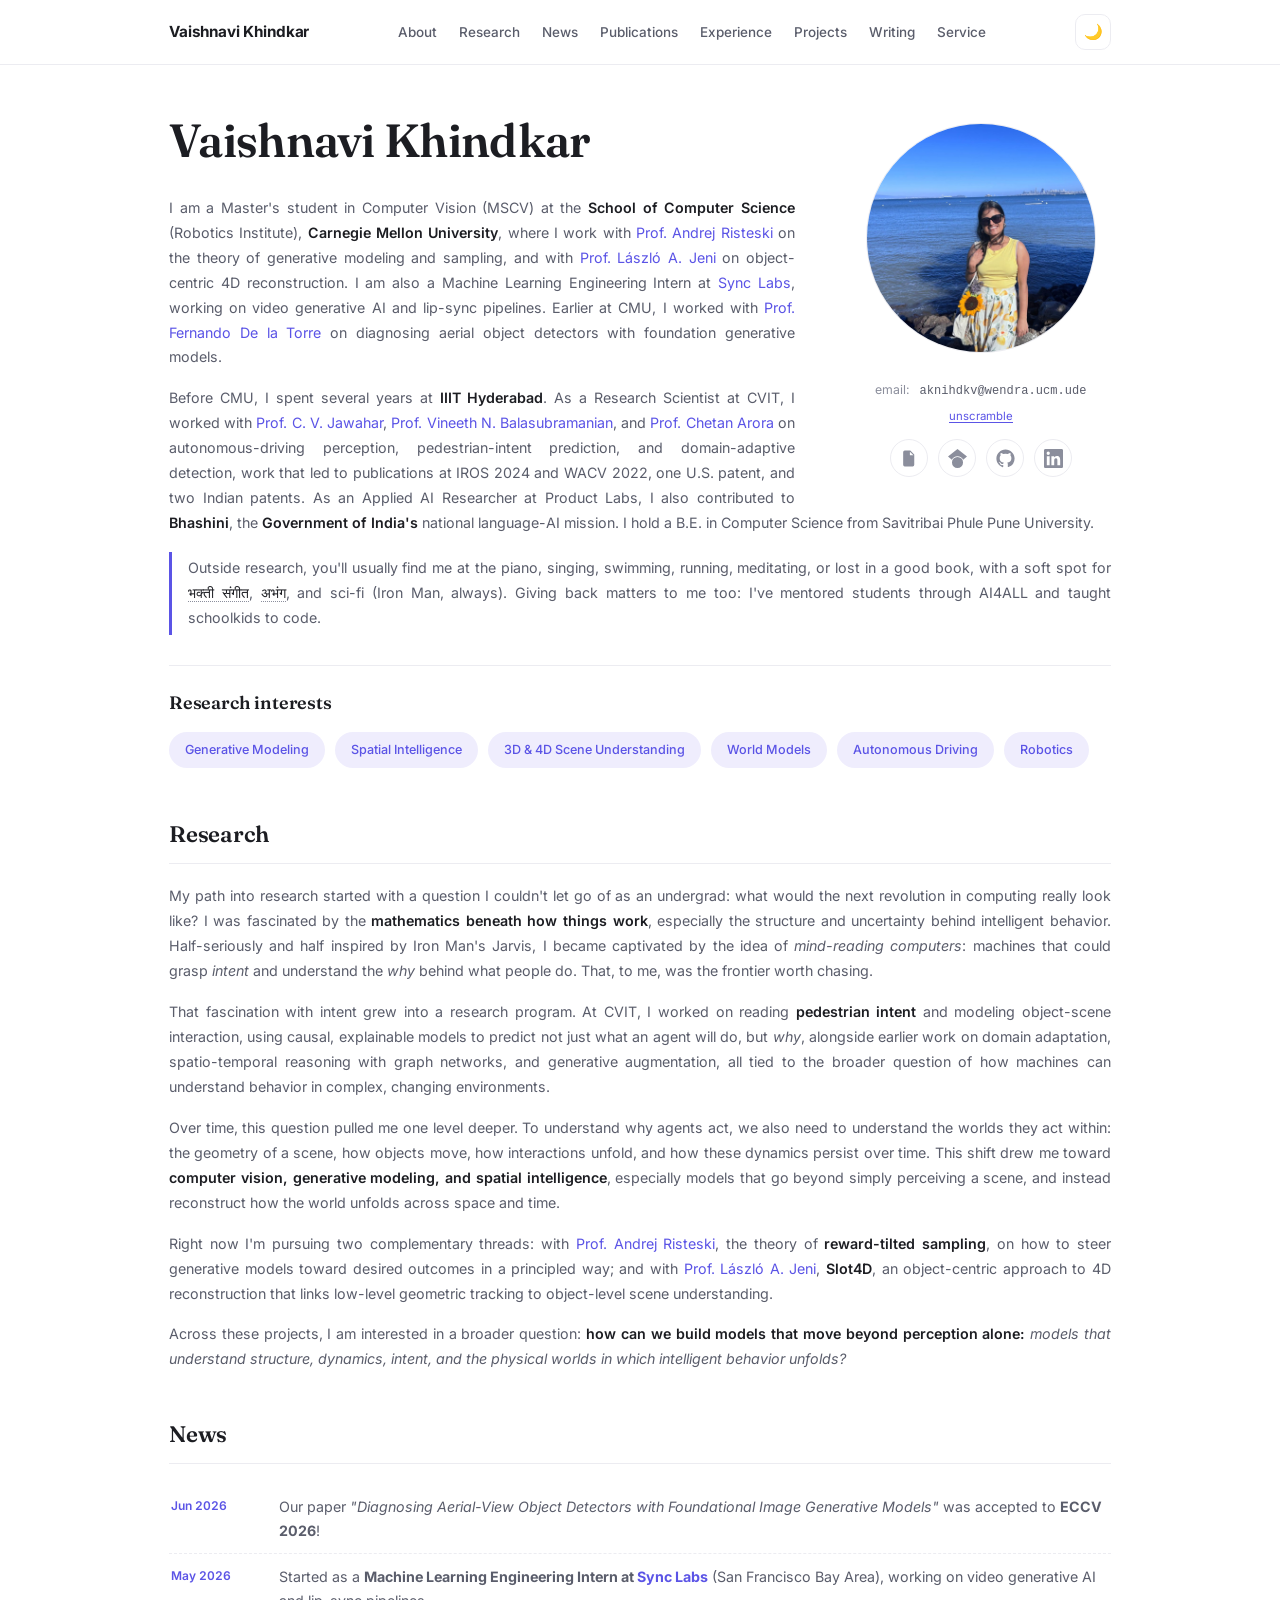
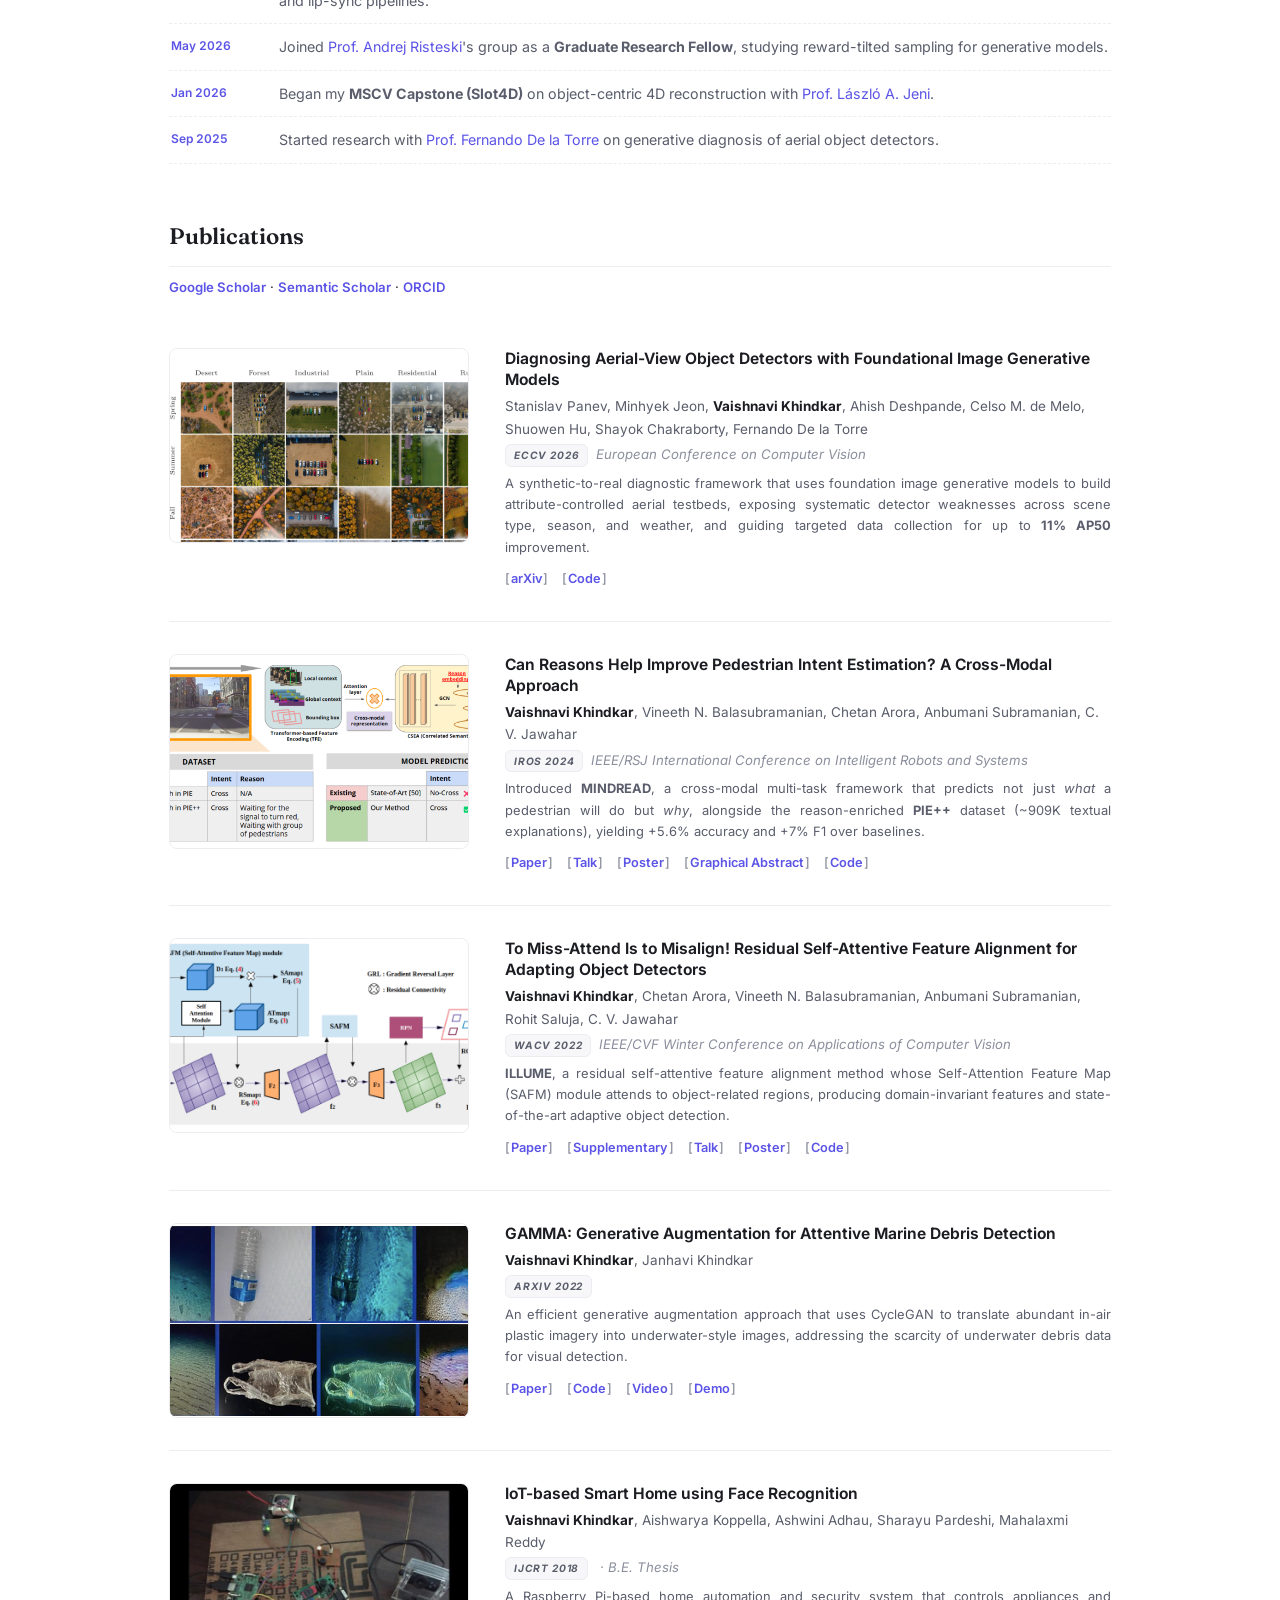
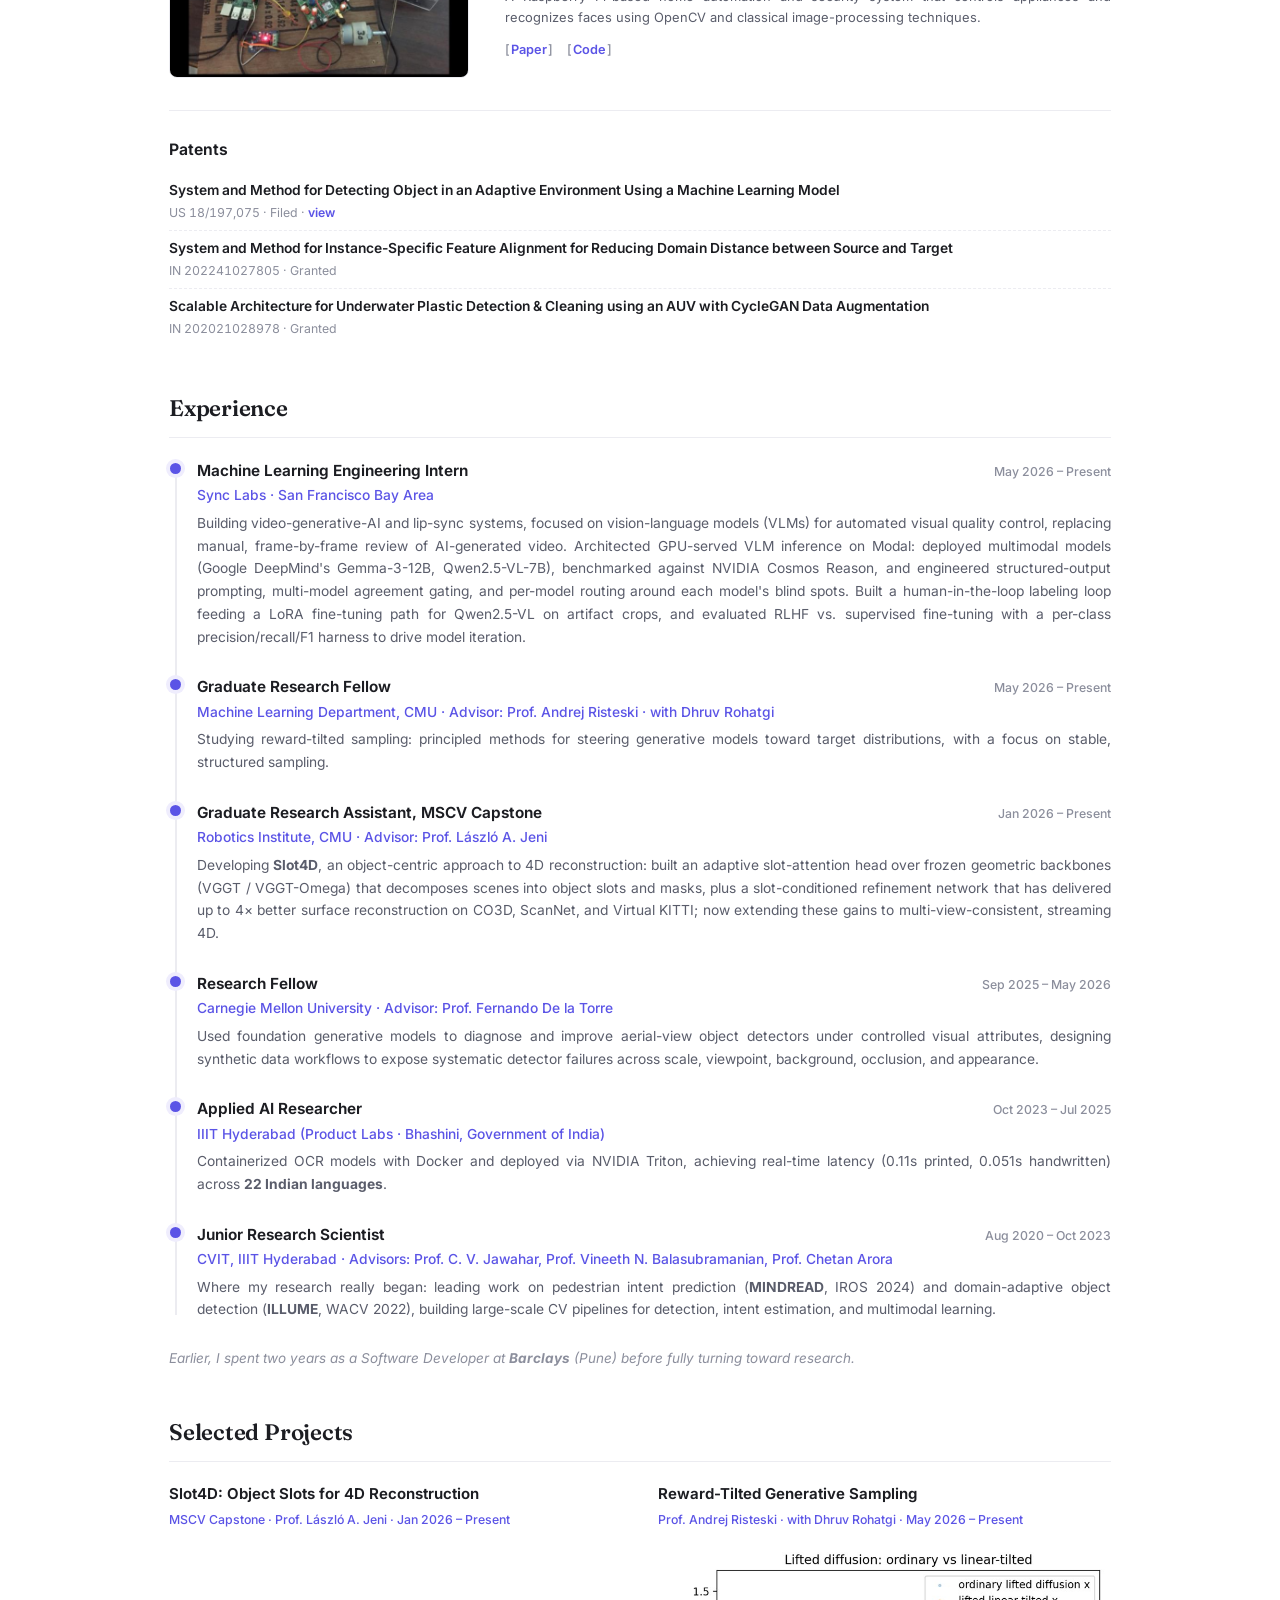
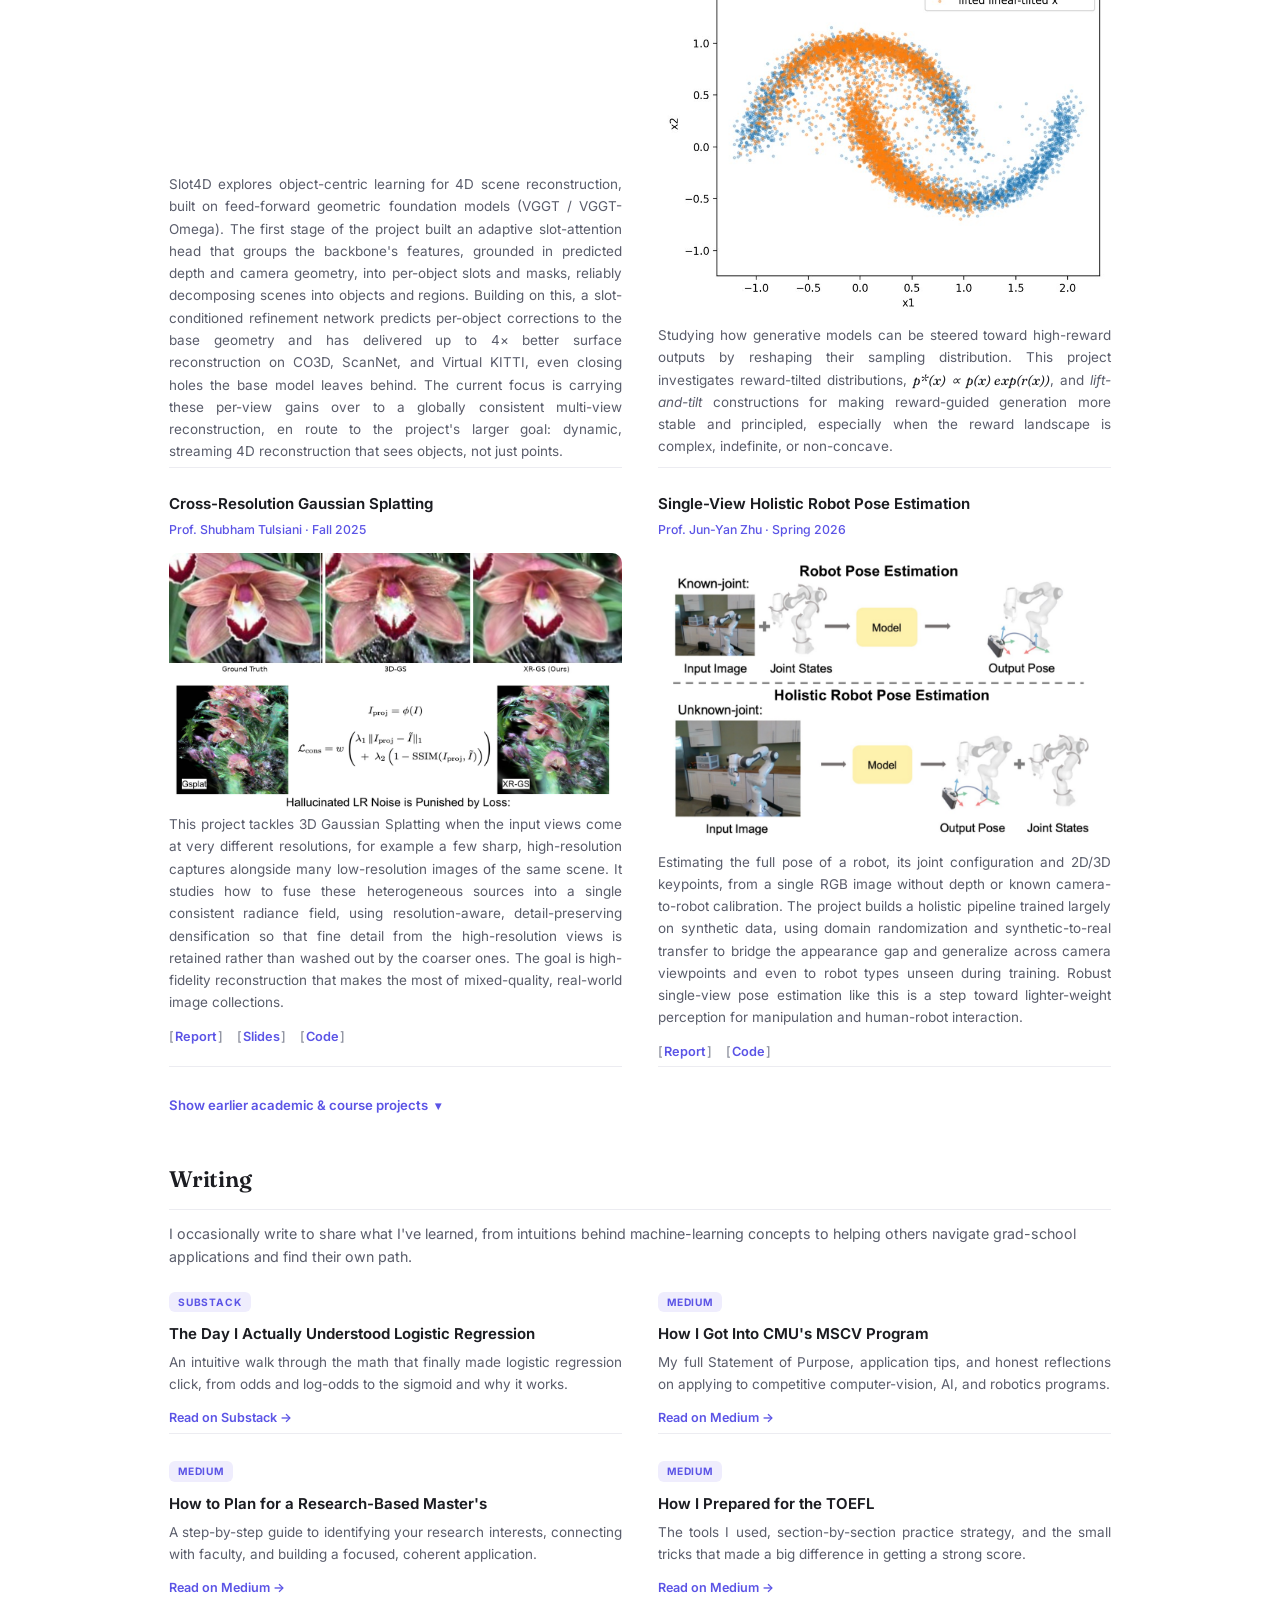
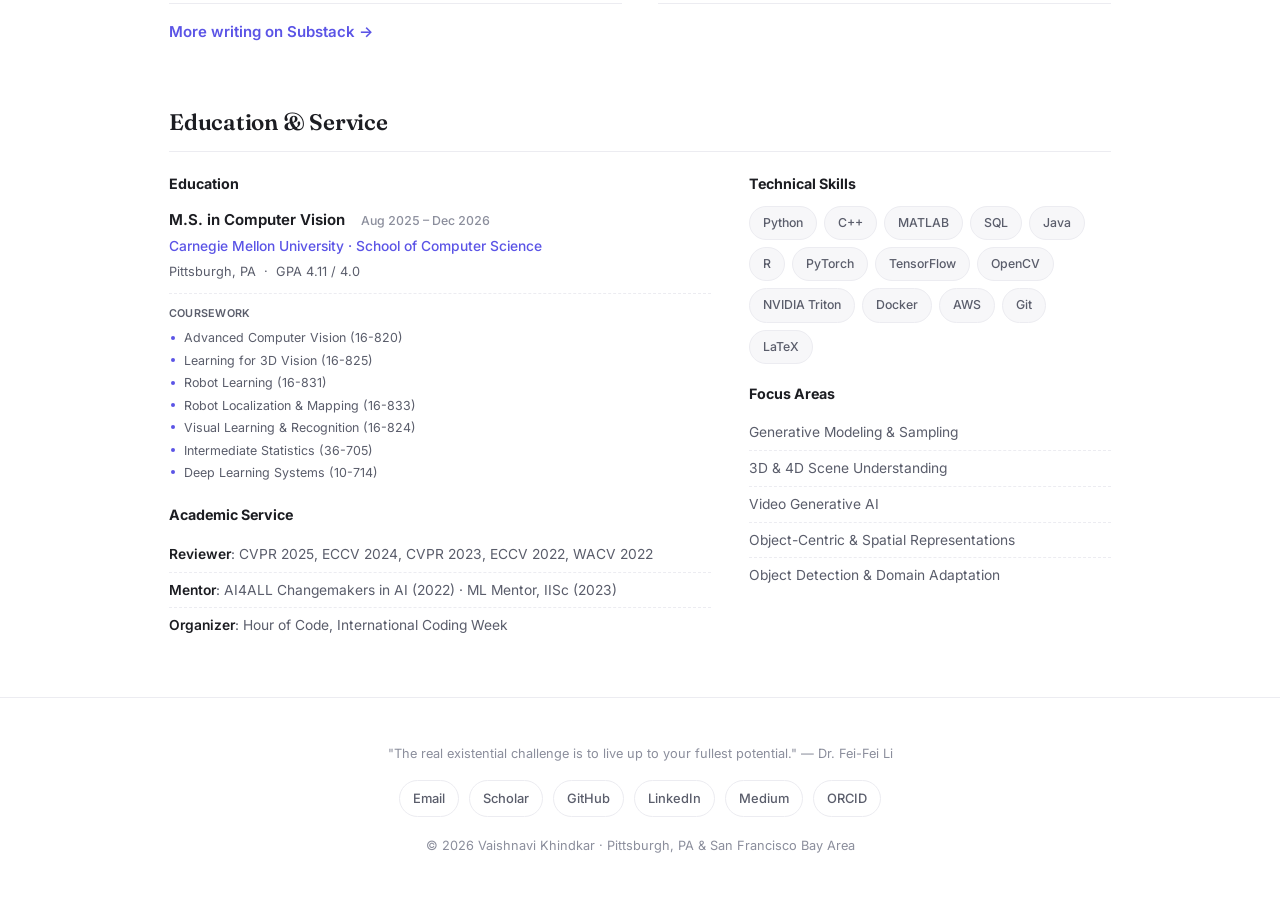
==== commit e24e01d9: "Add files via upload" ====
--- a/index.html
+++ b/index.html
@@ -190,7 +190,6 @@
           <p class="pub-note">A synthetic-to-real diagnostic framework that uses foundation image generative models to build attribute-controlled aerial testbeds, exposing systematic detector weaknesses across scene type, season, and weather, and guiding targeted data collection for up to <strong>11% AP50</strong> improvement.</p>
           <div class="pub-links">
             <a href="https://arxiv.org/abs/2607.02718" target="_blank" rel="noopener">arXiv</a>
-            <a href="https://humansensinglab.github.io/AVODDiag/" target="_blank" rel="noopener">Project Page</a>
             <a href="https://github.com/humansensinglab/AVODDiag" target="_blank" rel="noopener">Code</a>
           </div>
         </div>
@@ -264,7 +263,7 @@
       <ul class="meta-list patents">
         <li>
           <span class="lead">System and Method for Detecting Object in an Adaptive Environment Using a Machine Learning Model</span>
-          <span class="pat-meta">US 18/197,075 · Granted · <a href="https://patents.google.com/patent/US20230368498A1/en" target="_blank" rel="noopener">view</a></span>
+          <span class="pat-meta">US 18/197,075 · Filed · <a href="https://patents.google.com/patent/US20230368498A1/en" target="_blank" rel="noopener">view</a></span>
         </li>
         <li>
           <span class="lead">System and Method for Instance-Specific Feature Alignment for Reducing Domain Distance between Source and Target</span>
@@ -430,12 +429,6 @@
         concepts to helping others navigate grad-school applications and find their own path.
       </p>
       <div class="cards">
-        <a class="card blog-card" href="https://vaishnavikhindkar.substack.com/p/the-topic-that-nearly-made-me-quit" target="_blank" rel="noopener">
-          <span class="blog-tag">Substack</span>
-          <h3>The Topic That Nearly Made Me Quit: Understanding SVMs</h3>
-          <p>Building support vector machines up from basic geometry to how the algorithm finds the boundary that maximizes the margin between classes.</p>
-          <span class="blog-more">Read on Substack →</span>
-        </a>
         <a class="card blog-card" href="https://vaishnavikhindkar.substack.com/p/the-day-i-actually-understood-logistic" target="_blank" rel="noopener">
           <span class="blog-tag">Substack</span>
           <h3>The Day I Actually Understood Logistic Regression</h3>
@@ -487,7 +480,6 @@
                 <li>Visual Learning &amp; Recognition (16-824)</li>
                 <li>Intermediate Statistics (36-705)</li>
                 <li>Deep Learning Systems (10-714)</li>
-                <li>Large Language Model Systems (11-868)</li>
               </ul>
             </div>
           </div>
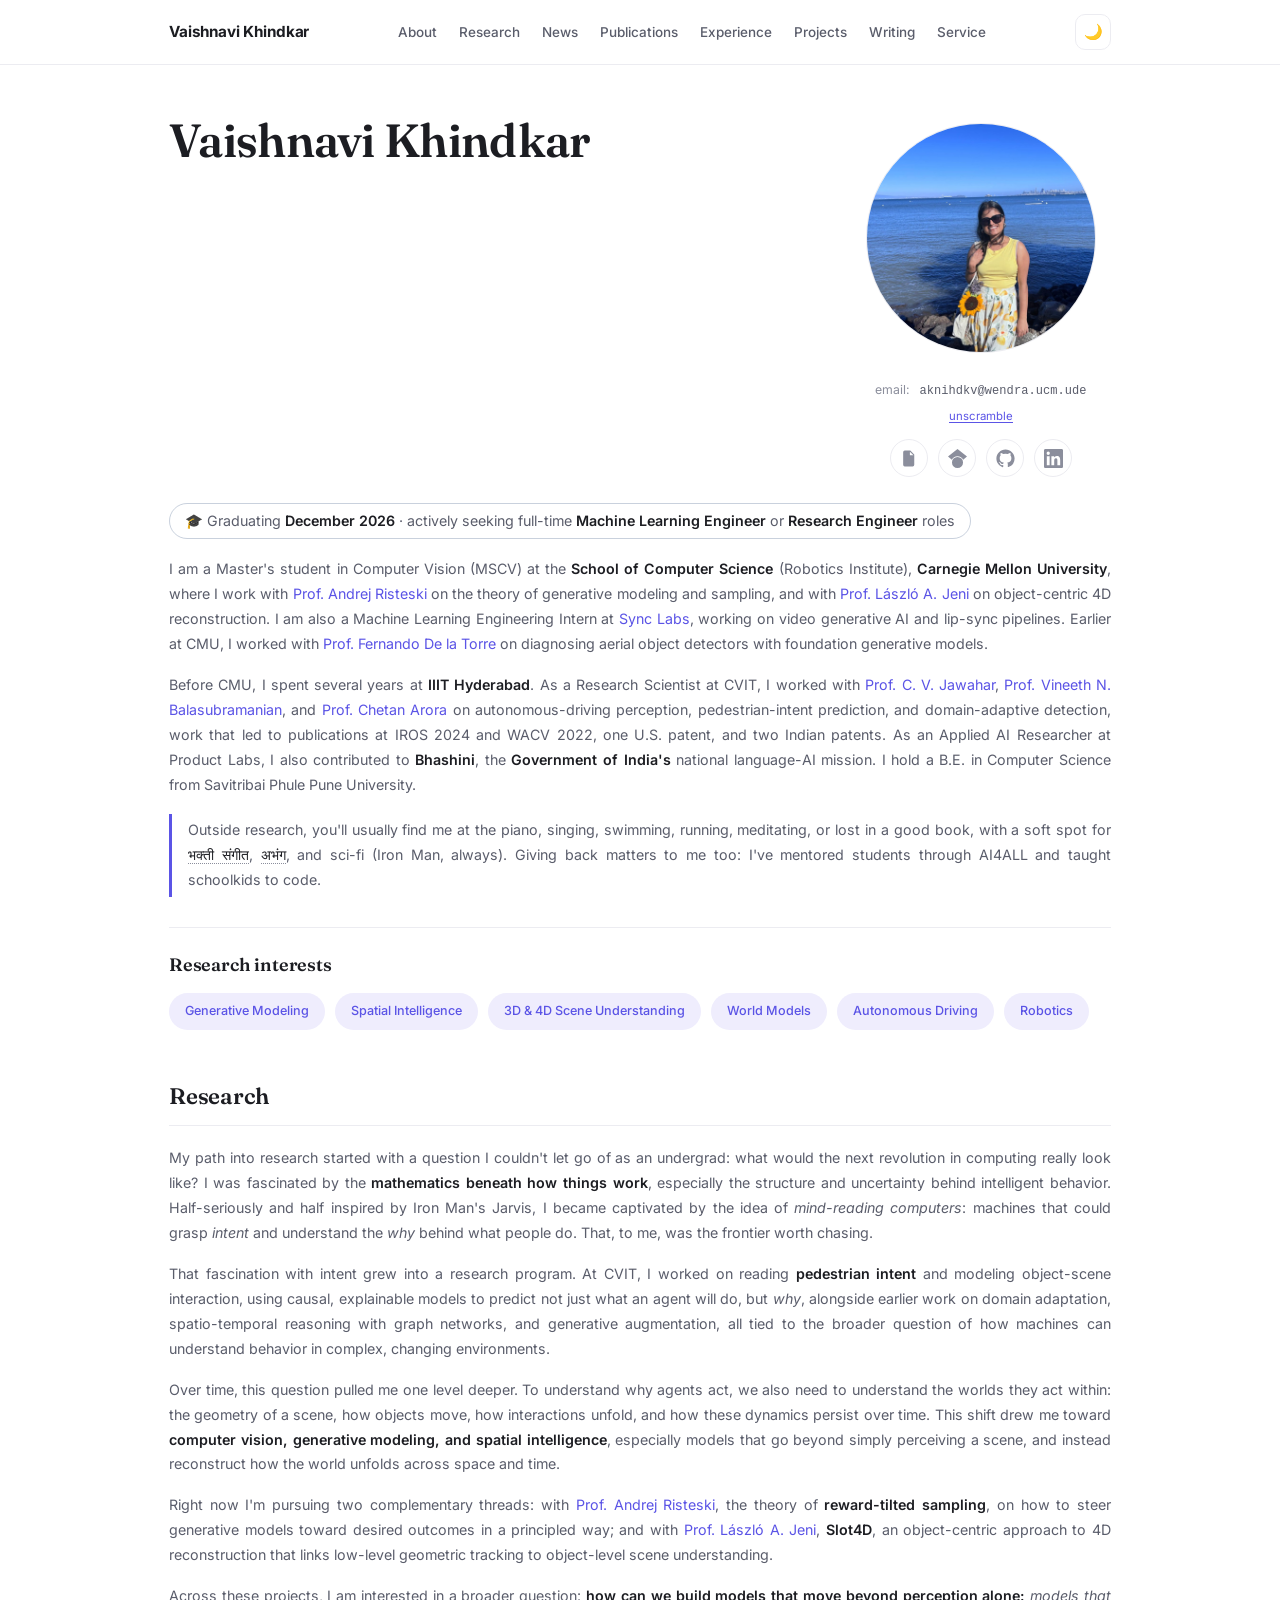
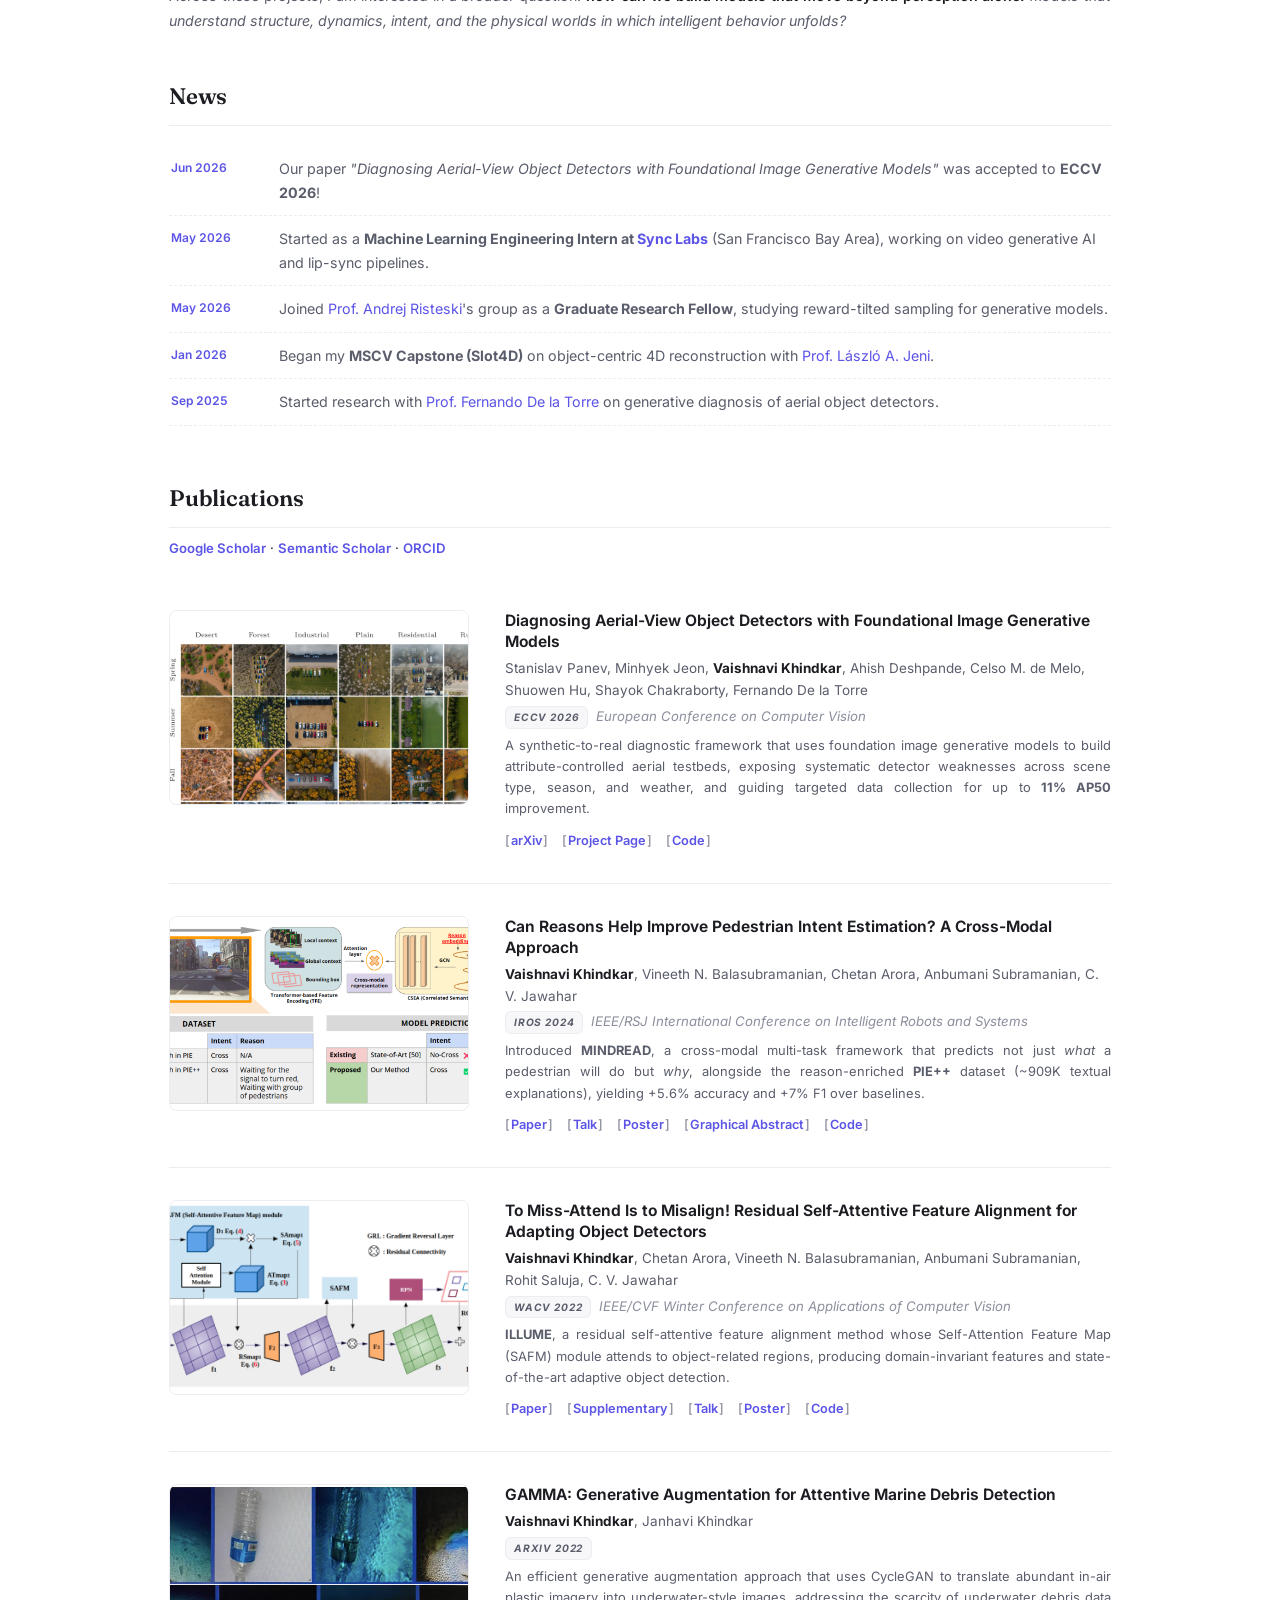
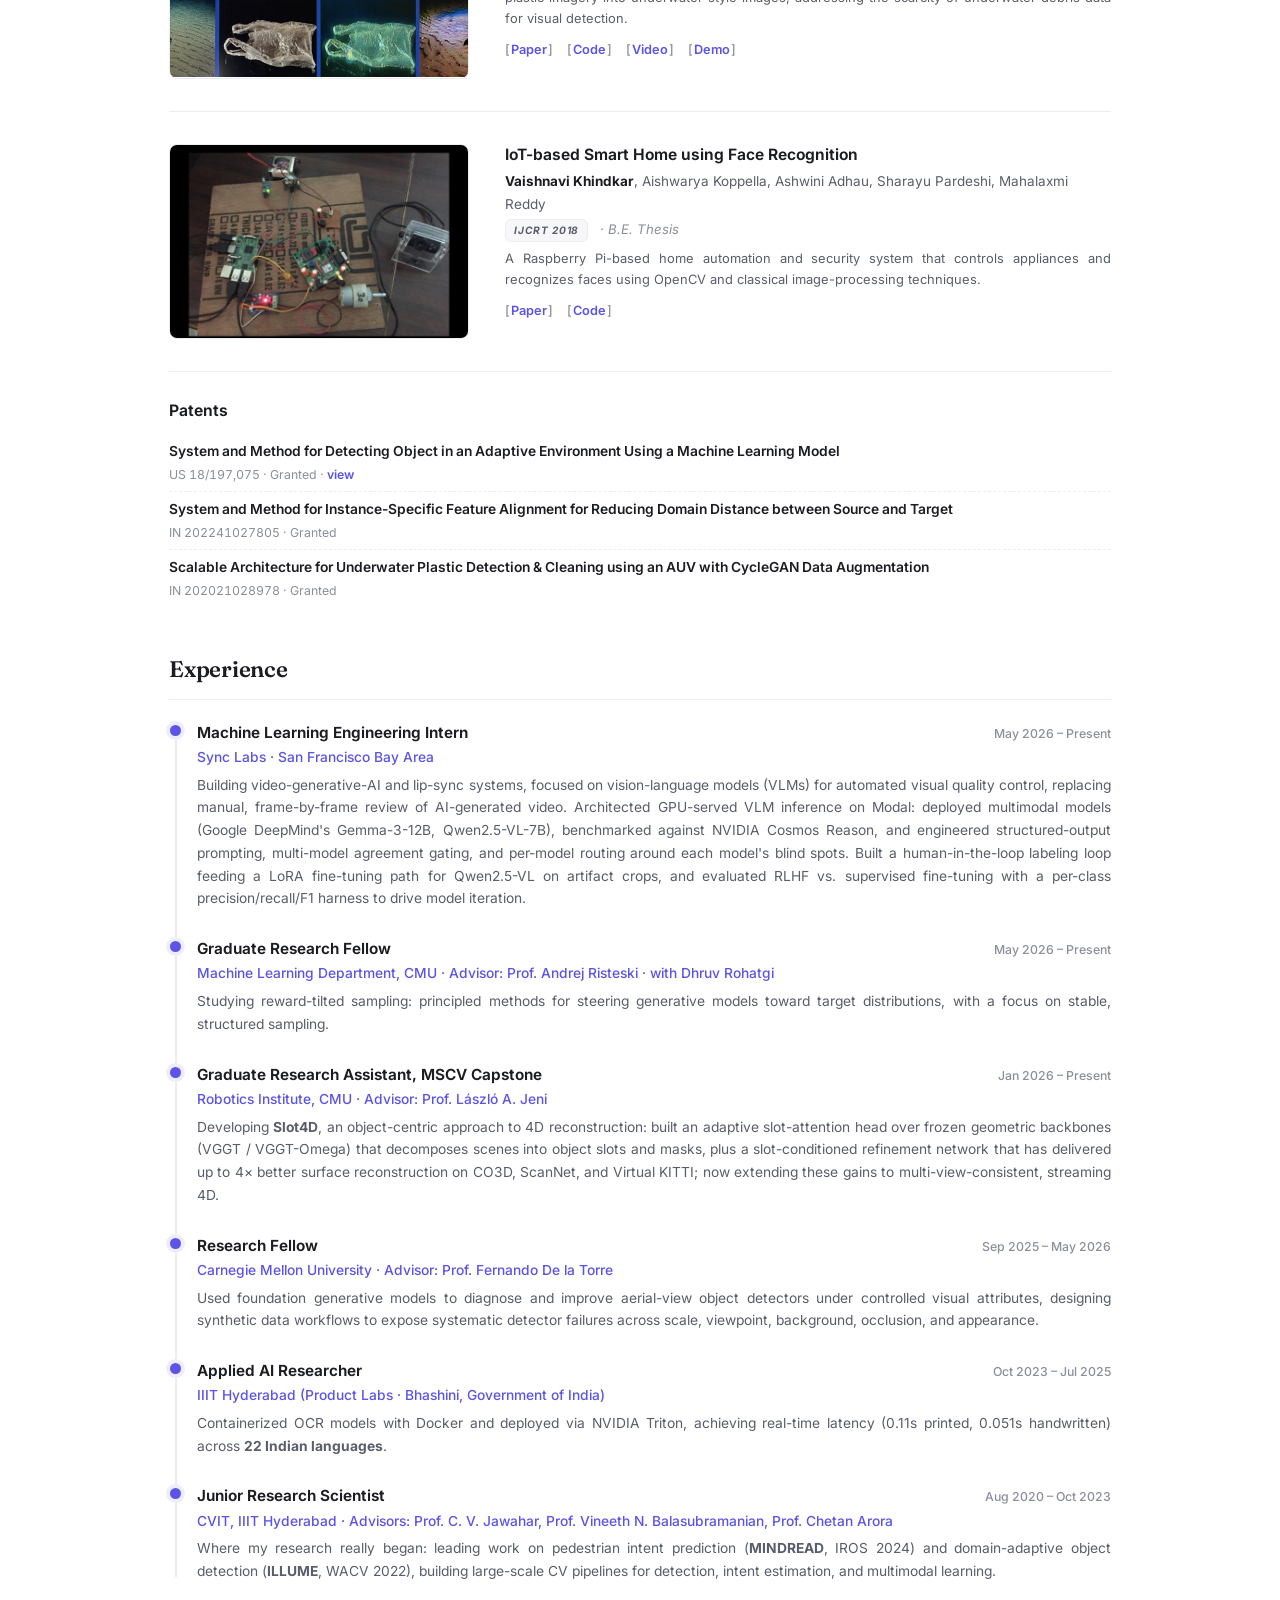
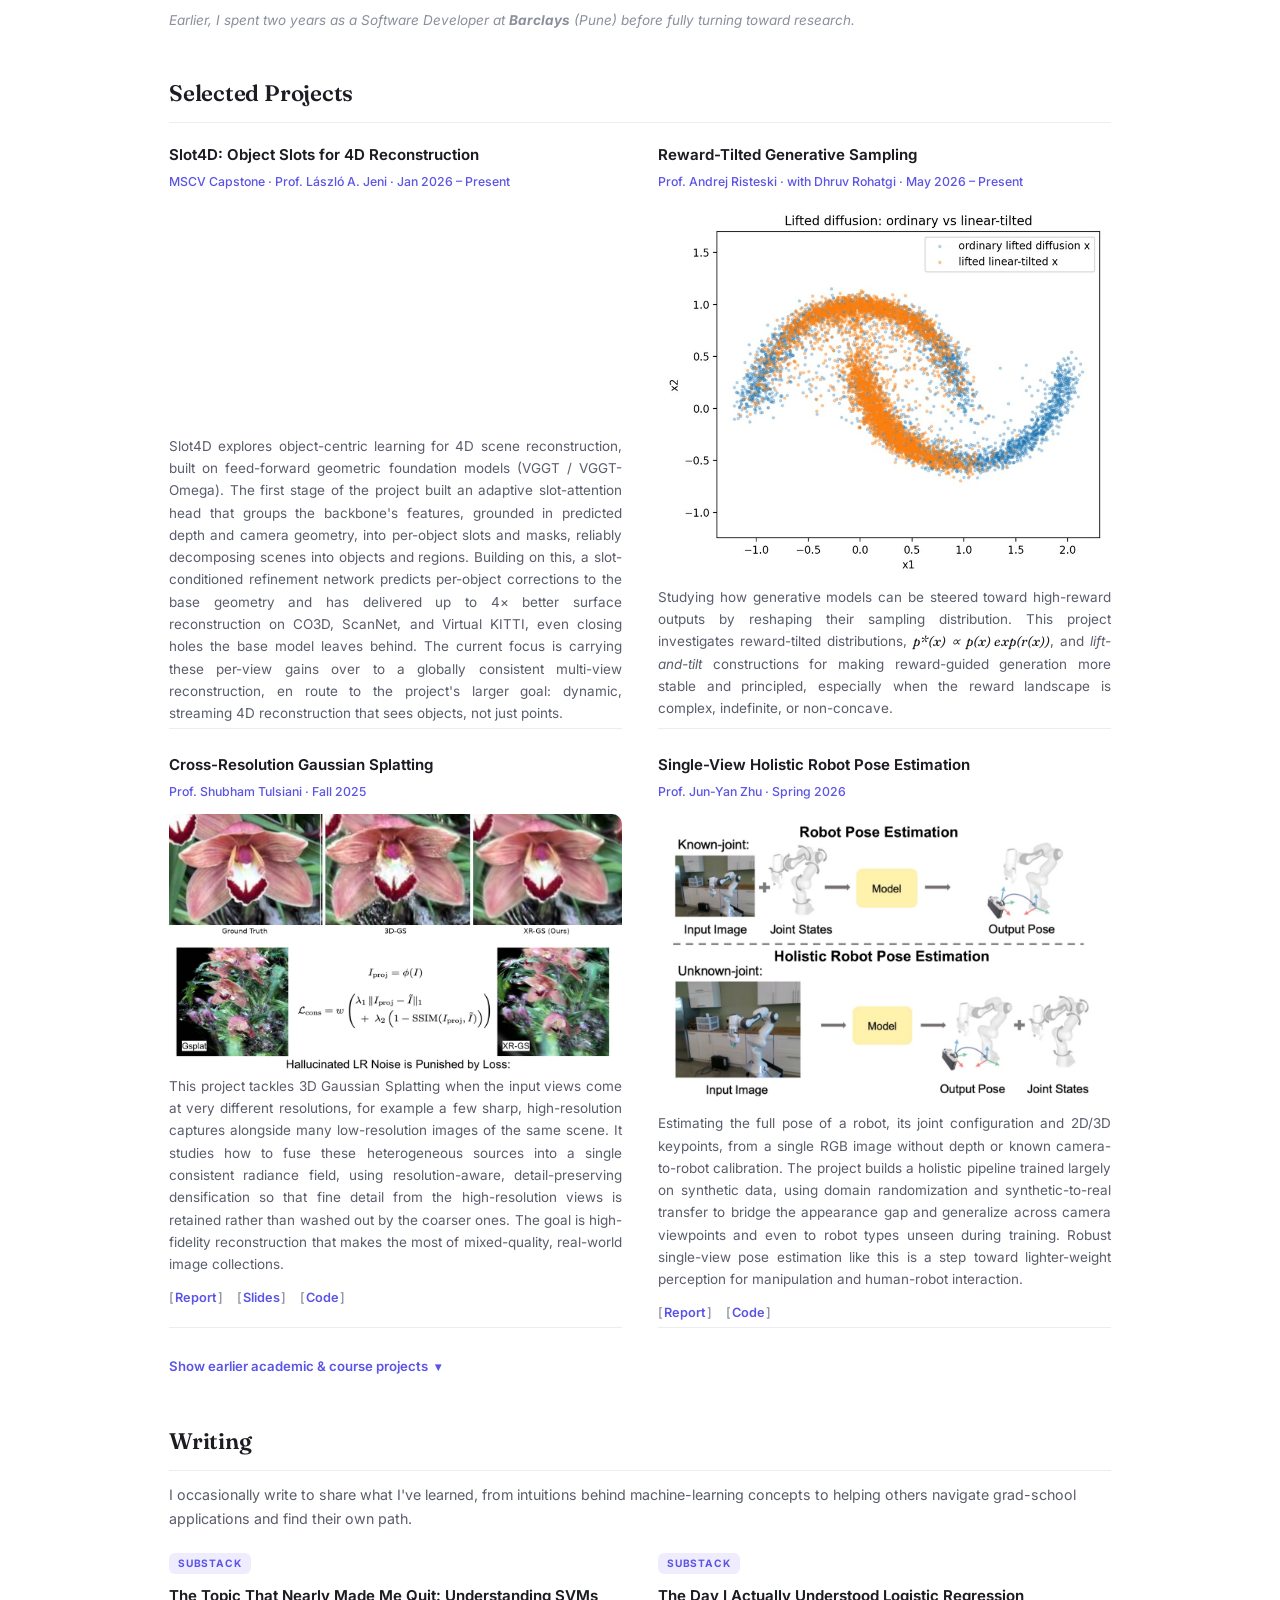
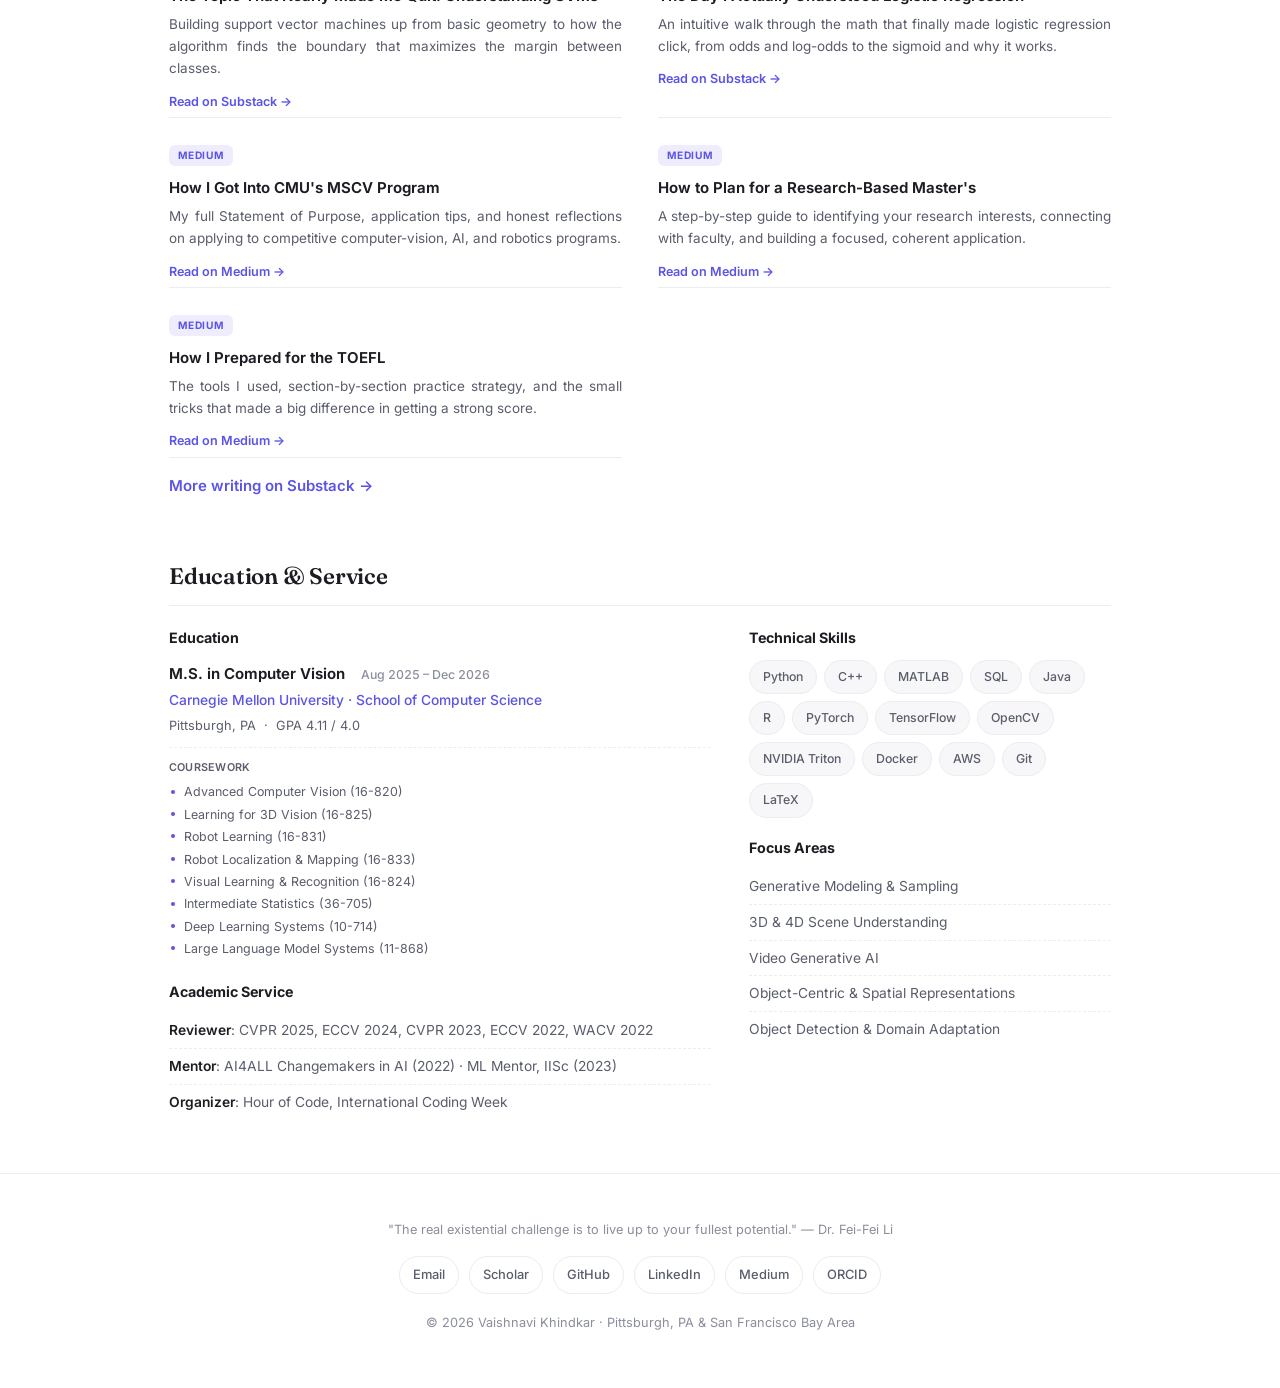
==== commit bd36d76b: "Add files via upload" ====
--- a/index.html
+++ b/index.html
@@ -73,6 +73,9 @@
         </div>
       </div>
       <h1>Vaishnavi Khindkar</h1>
+      <p class="availability" style="display:inline-block;margin:2px 0 18px;padding:7px 15px;border:1px solid rgba(120,140,170,.4);border-radius:999px;font-size:.95rem;line-height:1.4;">
+        🎓 Graduating <strong>December 2026</strong> · actively seeking full-time <strong>Machine Learning Engineer</strong> or <strong>Research Engineer</strong> roles
+      </p>
       <p>
         I am a Master's student in Computer Vision (MSCV) at the <strong>School of Computer Science</strong>
         (Robotics Institute), <strong>Carnegie Mellon University</strong>, where I work with <a href="https://www.andrejristeski.org/" target="_blank" rel="noopener">Prof.
@@ -190,6 +193,7 @@
           <p class="pub-note">A synthetic-to-real diagnostic framework that uses foundation image generative models to build attribute-controlled aerial testbeds, exposing systematic detector weaknesses across scene type, season, and weather, and guiding targeted data collection for up to <strong>11% AP50</strong> improvement.</p>
           <div class="pub-links">
             <a href="https://arxiv.org/abs/2607.02718" target="_blank" rel="noopener">arXiv</a>
+            <a href="https://humansensinglab.github.io/AVODDiag/" target="_blank" rel="noopener">Project Page</a>
             <a href="https://github.com/humansensinglab/AVODDiag" target="_blank" rel="noopener">Code</a>
           </div>
         </div>
@@ -263,7 +267,7 @@
       <ul class="meta-list patents">
         <li>
           <span class="lead">System and Method for Detecting Object in an Adaptive Environment Using a Machine Learning Model</span>
-          <span class="pat-meta">US 18/197,075 · Filed · <a href="https://patents.google.com/patent/US20230368498A1/en" target="_blank" rel="noopener">view</a></span>
+          <span class="pat-meta">US 18/197,075 · Granted · <a href="https://patents.google.com/patent/US20230368498A1/en" target="_blank" rel="noopener">view</a></span>
         </li>
         <li>
           <span class="lead">System and Method for Instance-Specific Feature Alignment for Reducing Domain Distance between Source and Target</span>
@@ -429,6 +433,12 @@
         concepts to helping others navigate grad-school applications and find their own path.
       </p>
       <div class="cards">
+        <a class="card blog-card" href="https://vaishnavikhindkar.substack.com/p/the-topic-that-nearly-made-me-quit" target="_blank" rel="noopener">
+          <span class="blog-tag">Substack</span>
+          <h3>The Topic That Nearly Made Me Quit: Understanding SVMs</h3>
+          <p>Building support vector machines up from basic geometry to how the algorithm finds the boundary that maximizes the margin between classes.</p>
+          <span class="blog-more">Read on Substack →</span>
+        </a>
         <a class="card blog-card" href="https://vaishnavikhindkar.substack.com/p/the-day-i-actually-understood-logistic" target="_blank" rel="noopener">
           <span class="blog-tag">Substack</span>
           <h3>The Day I Actually Understood Logistic Regression</h3>
@@ -480,6 +490,7 @@
                 <li>Visual Learning &amp; Recognition (16-824)</li>
                 <li>Intermediate Statistics (36-705)</li>
                 <li>Deep Learning Systems (10-714)</li>
+                <li>Large Language Model Systems (11-868)</li>
               </ul>
             </div>
           </div>
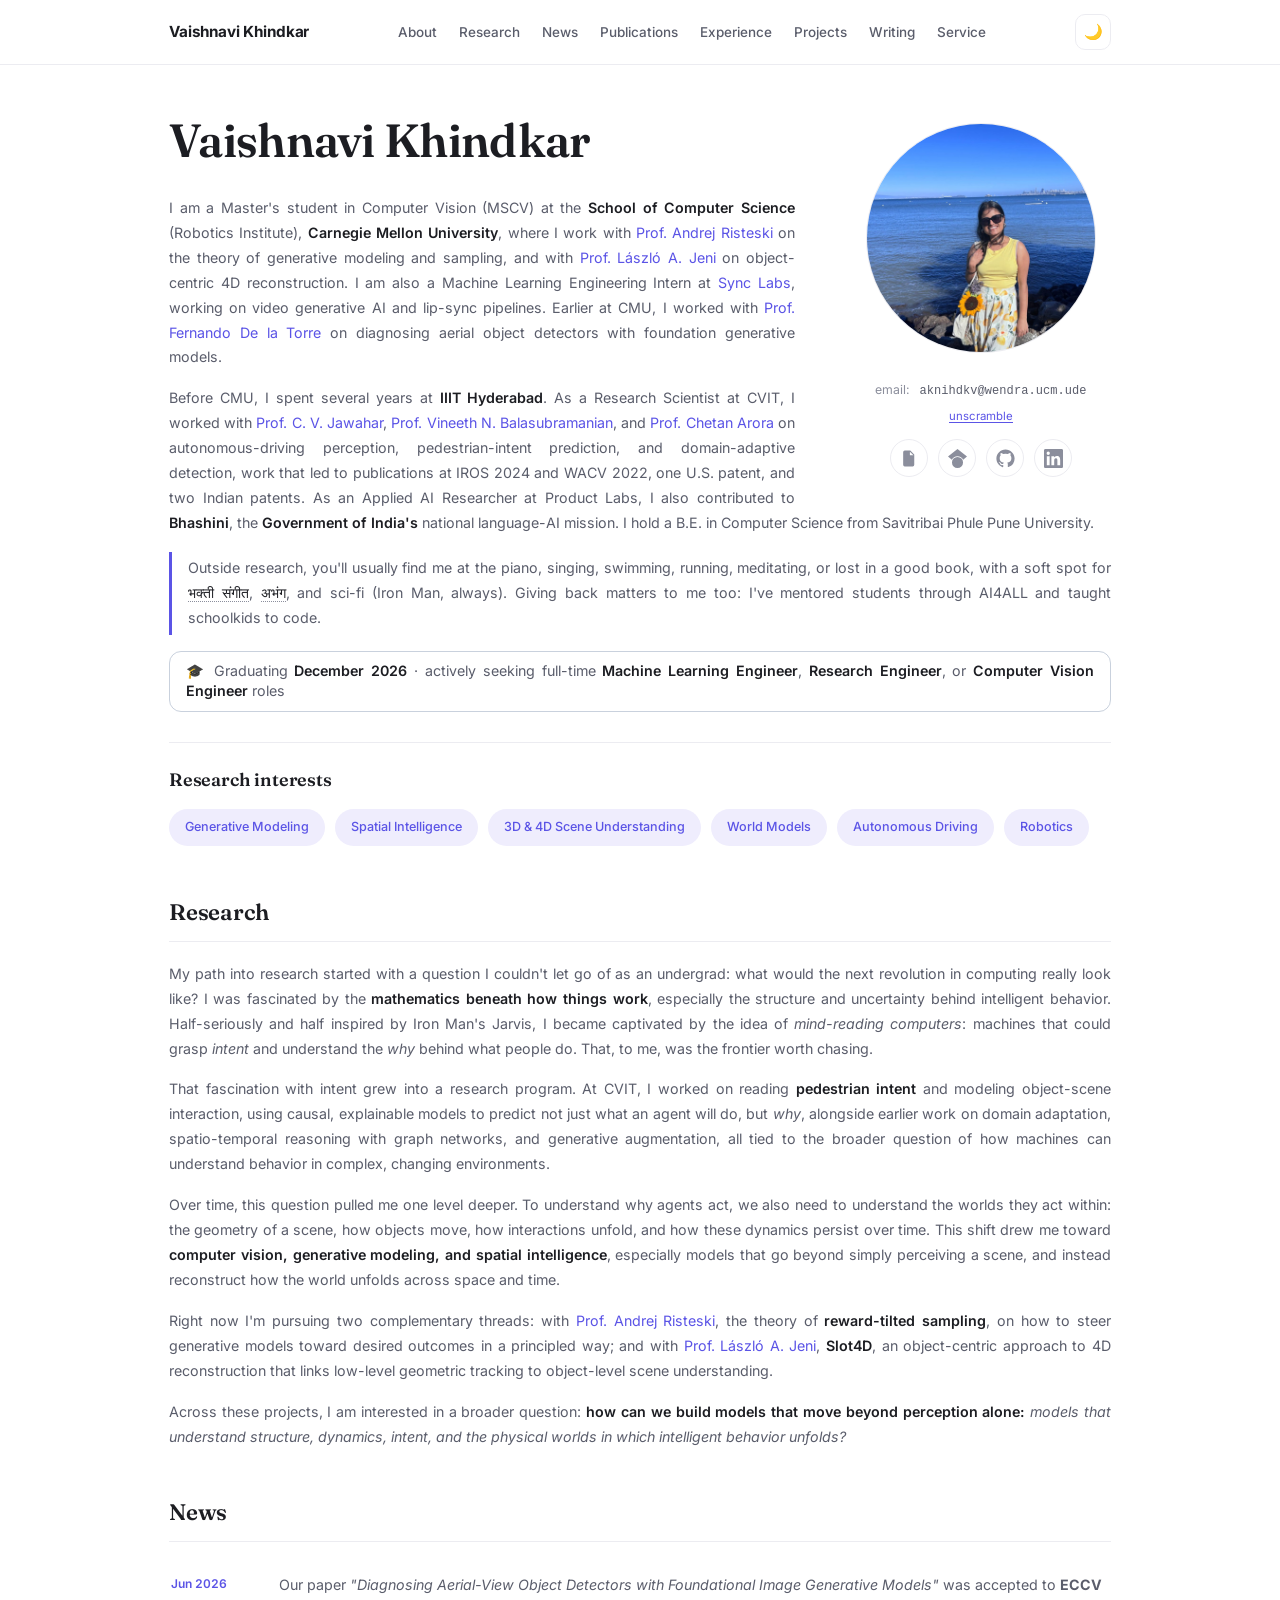
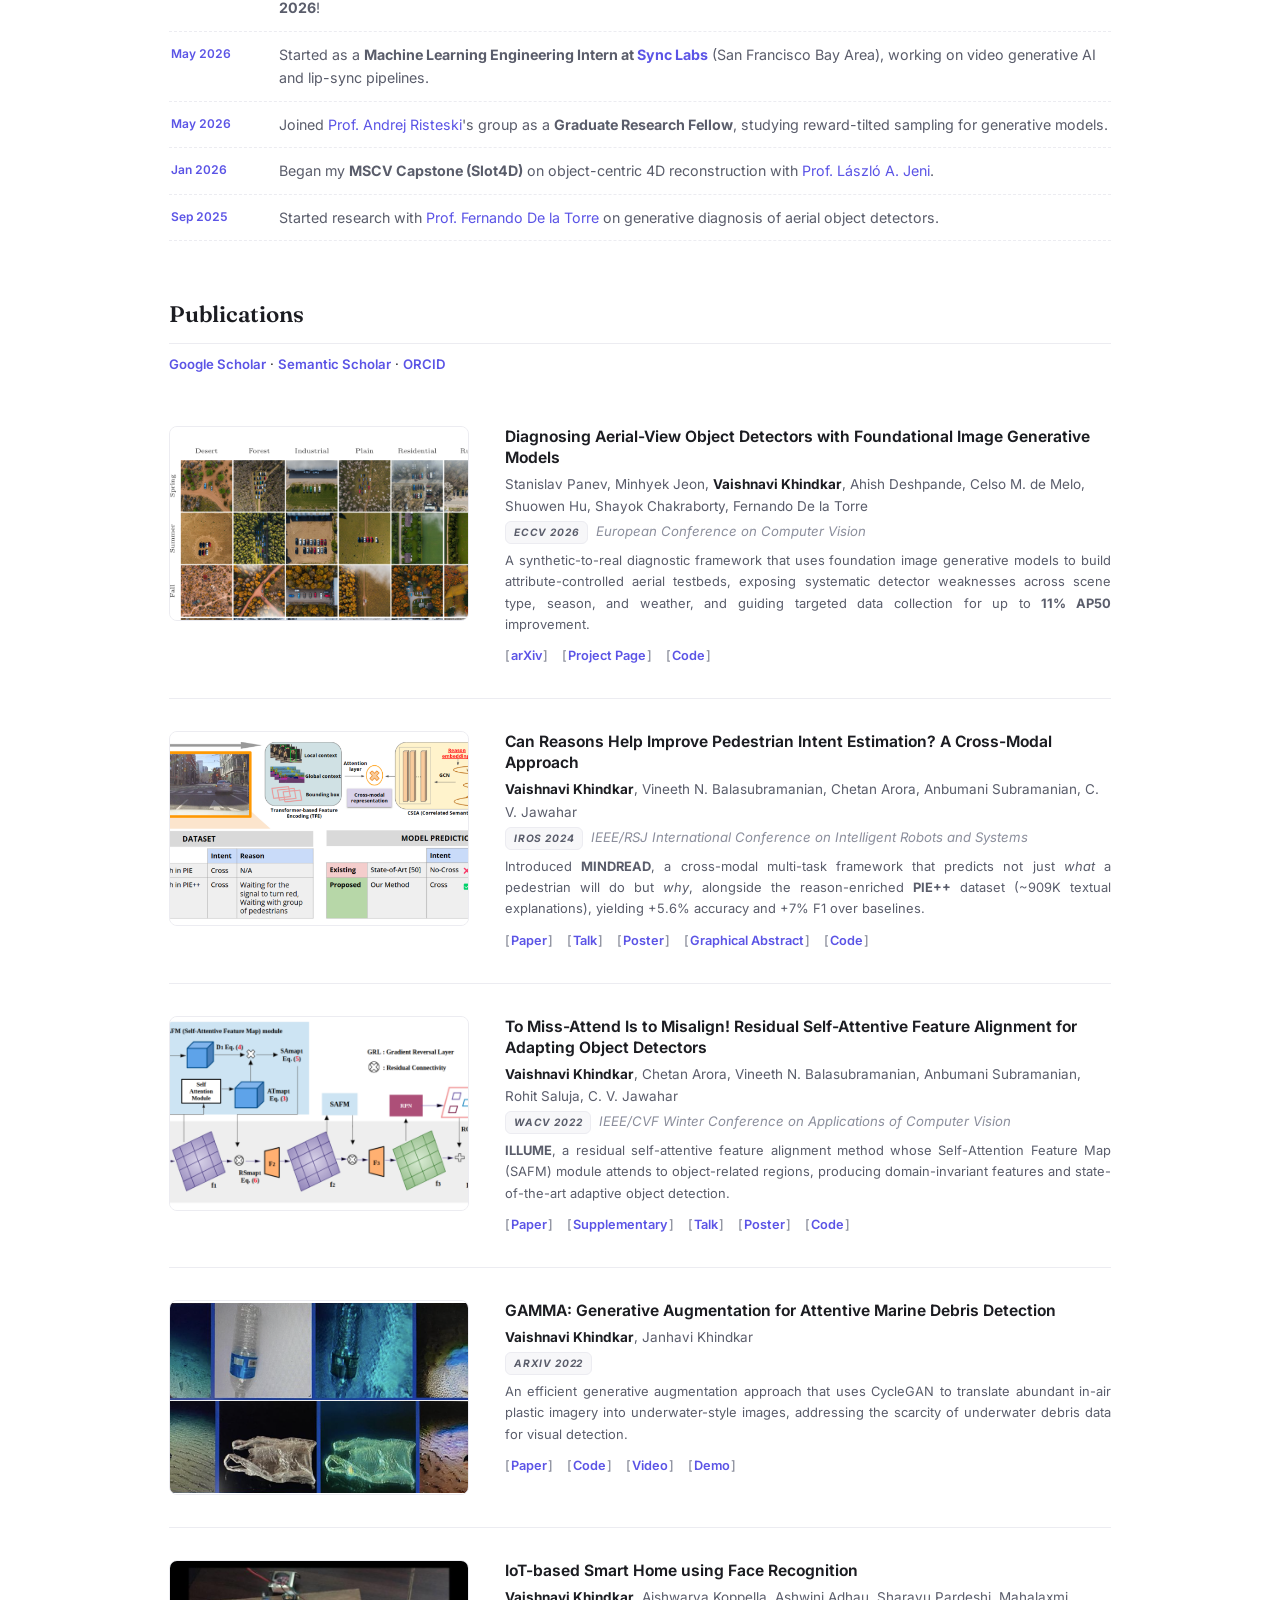
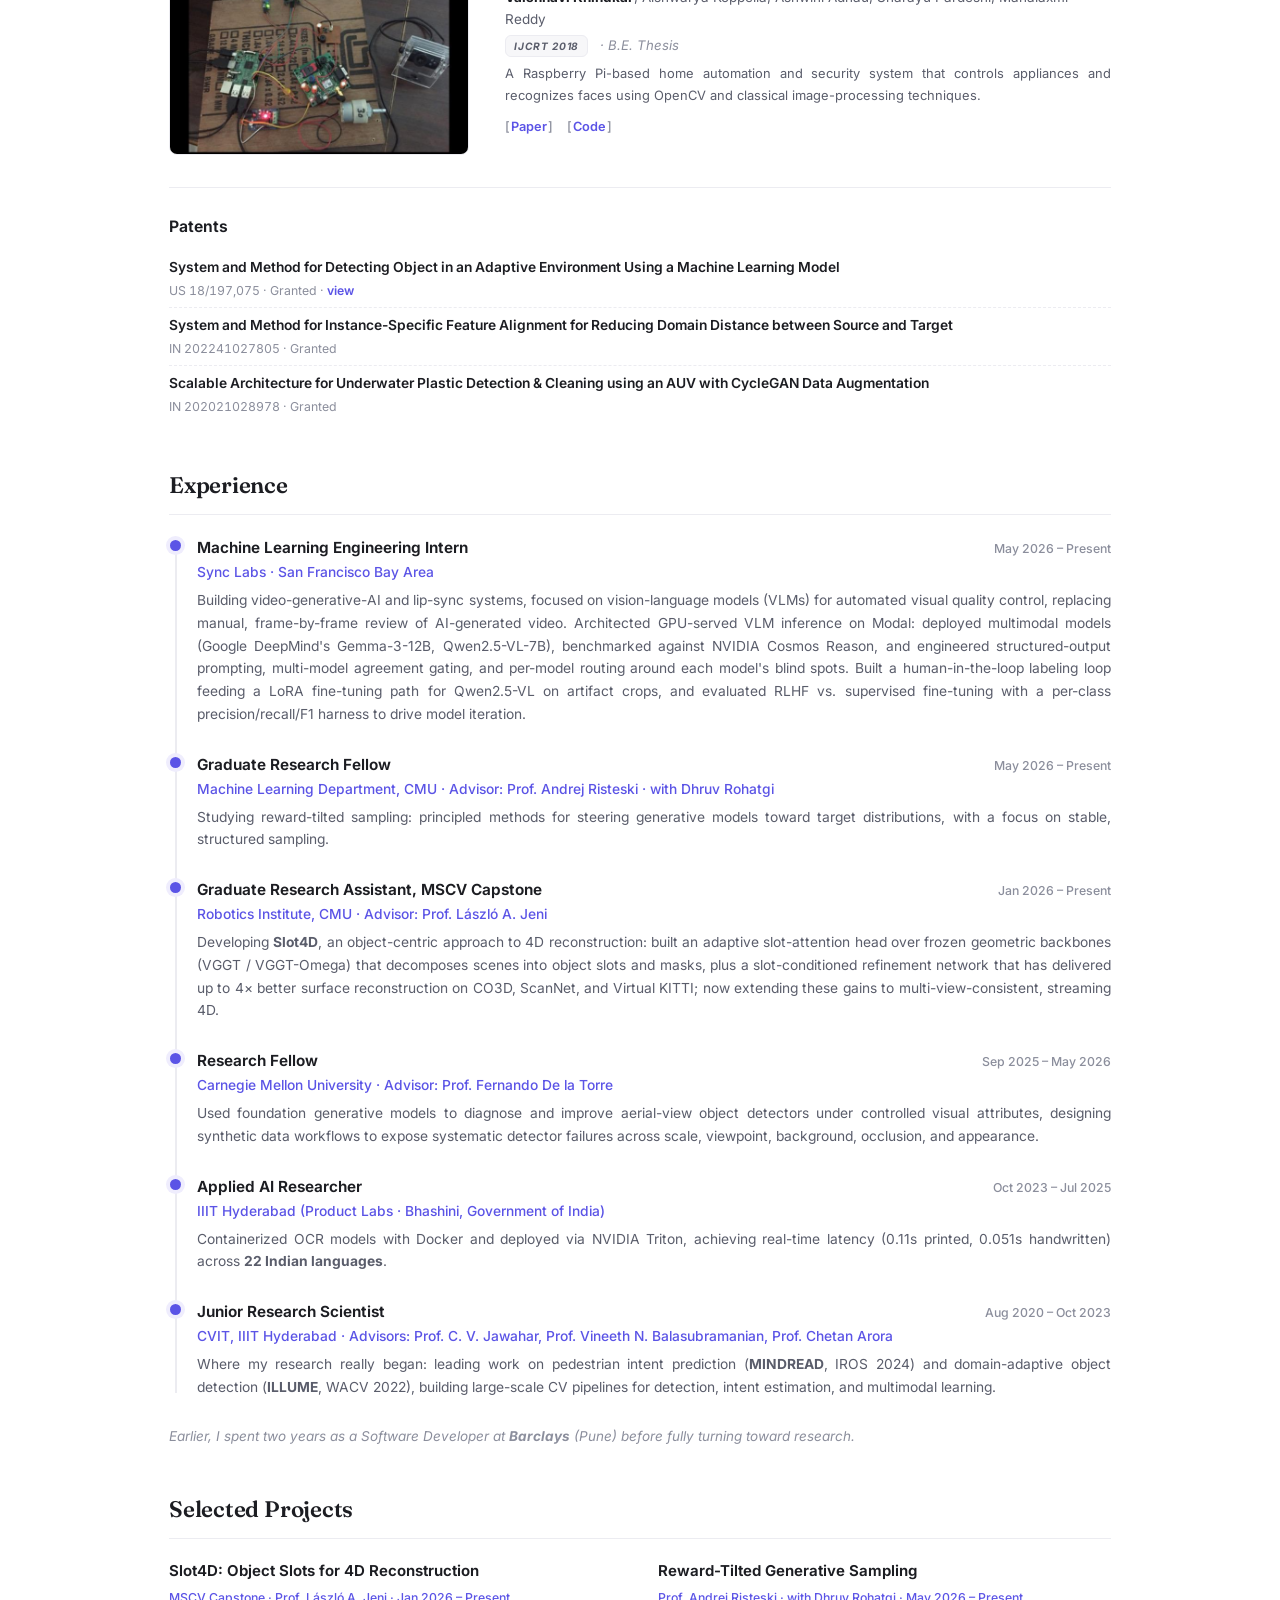
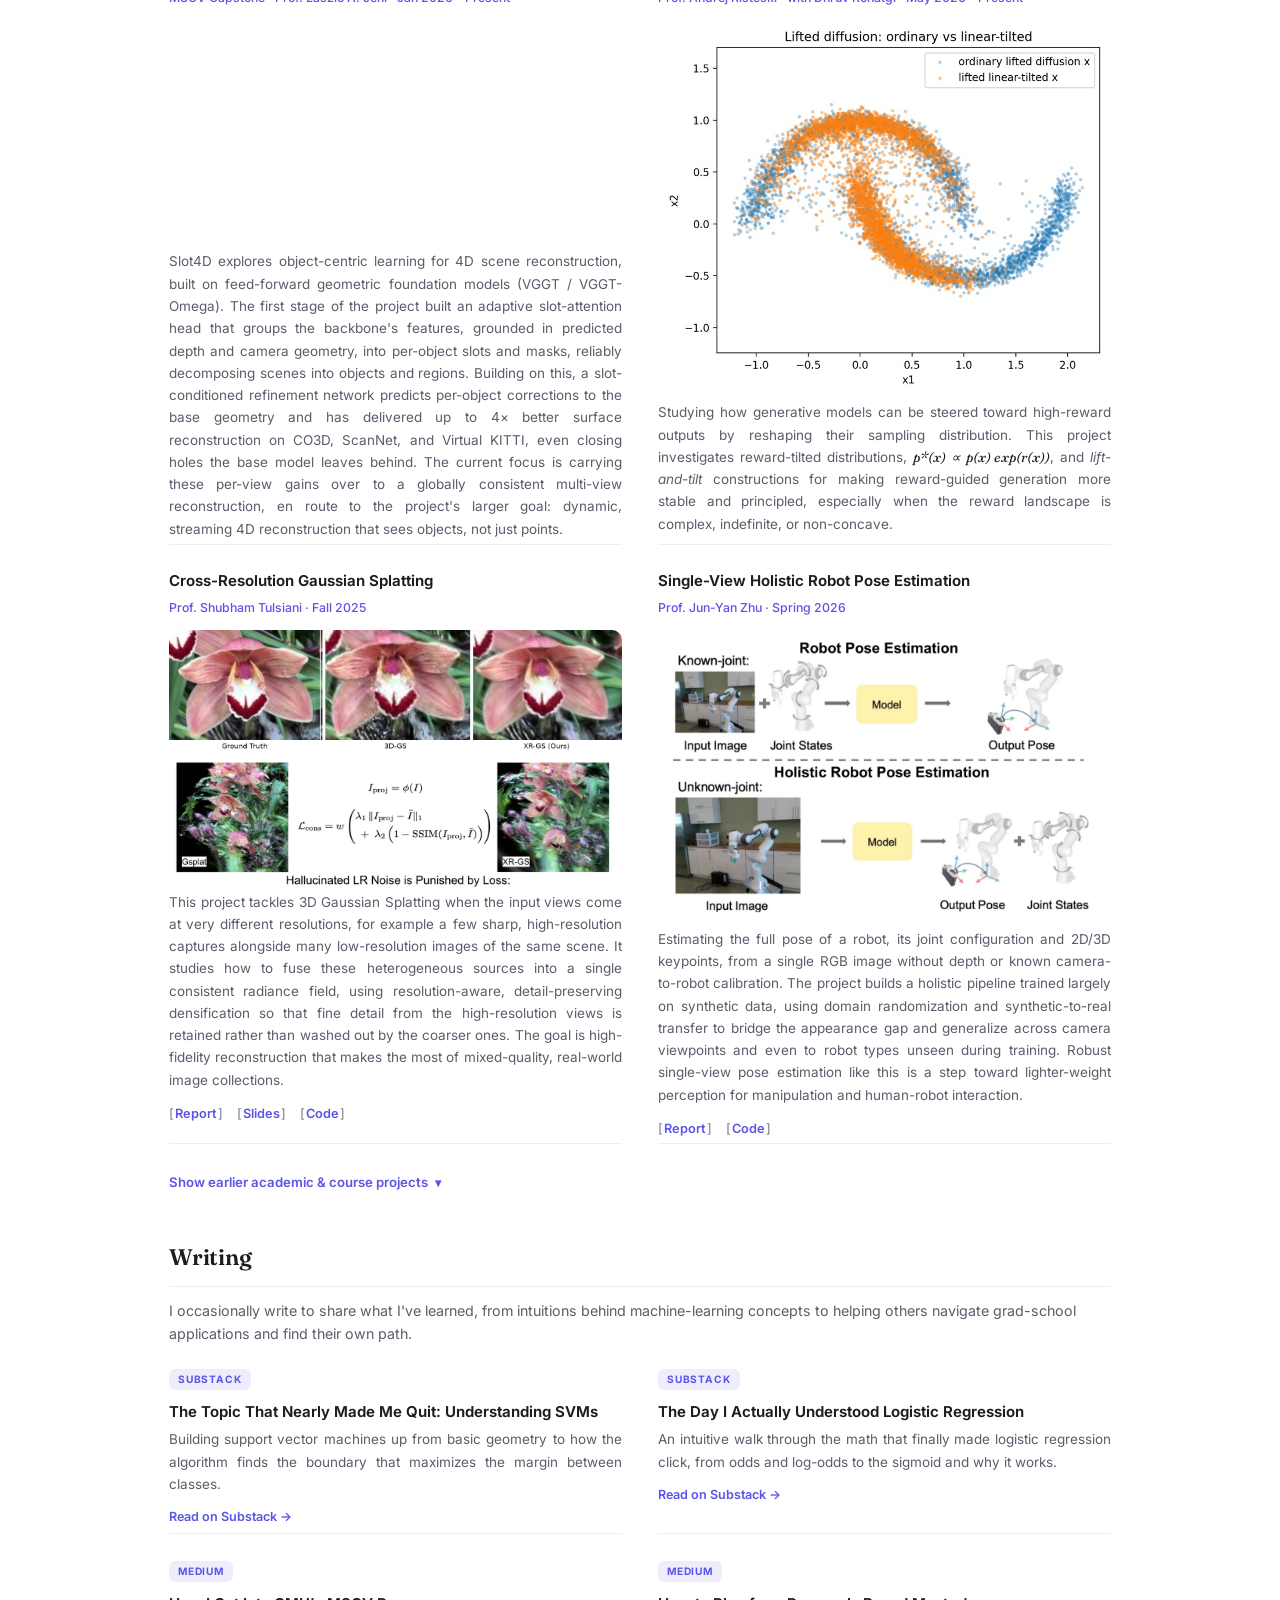
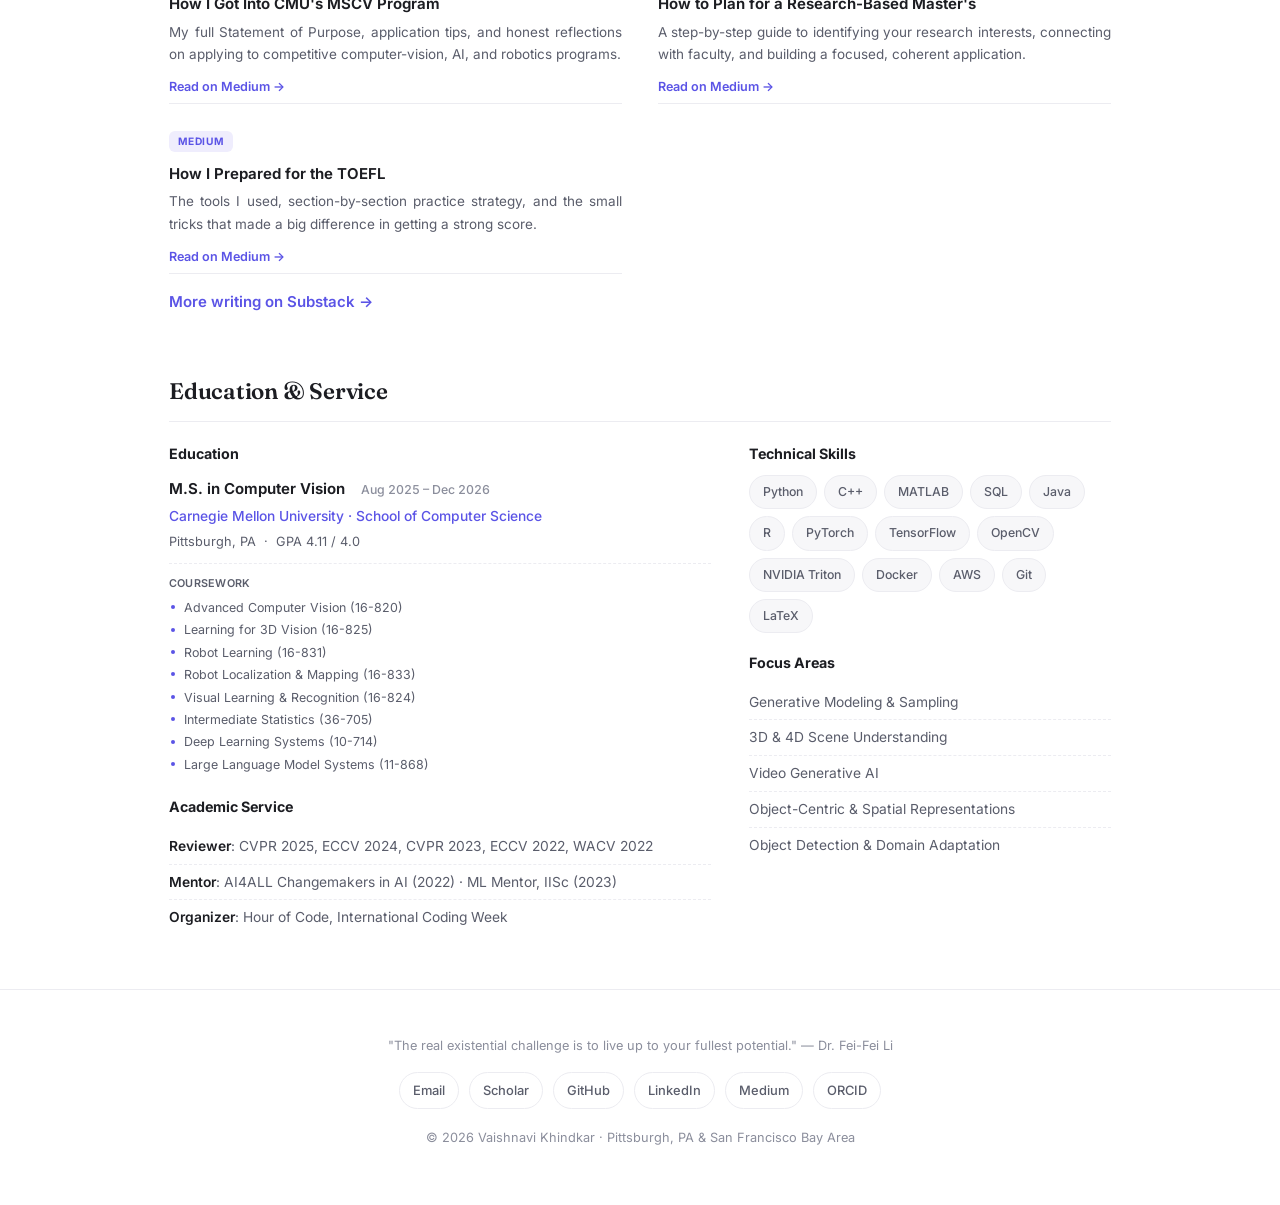
==== commit 84f24452: "Add files via upload" ====
--- a/index.html
+++ b/index.html
@@ -73,9 +73,6 @@
         </div>
       </div>
       <h1>Vaishnavi Khindkar</h1>
-      <p class="availability" style="display:inline-block;margin:2px 0 18px;padding:7px 15px;border:1px solid rgba(120,140,170,.4);border-radius:999px;font-size:.95rem;line-height:1.4;">
-        🎓 Graduating <strong>December 2026</strong> · actively seeking full-time <strong>Machine Learning Engineer</strong> or <strong>Research Engineer</strong> roles
-      </p>
       <p>
         I am a Master's student in Computer Vision (MSCV) at the <strong>School of Computer Science</strong>
         (Robotics Institute), <strong>Carnegie Mellon University</strong>, where I work with <a href="https://www.andrejristeski.org/" target="_blank" rel="noopener">Prof.
@@ -104,6 +101,10 @@
         <a class="term" href="https://en.wikipedia.org/wiki/Abhanga" target="_blank" rel="noopener" title="abhangas: Marathi devotional poetry">अभंग</a>,
         and sci-fi (Iron Man, always). Giving back matters
         to me too: I've mentored students through AI4ALL and taught schoolkids to code.
+      </p>
+
+      <p class="availability" style="display:block;margin:4px 0 22px;padding:9px 16px;border:1px solid rgba(120,140,170,.4);border-radius:12px;font-size:.95rem;line-height:1.45;">
+        🎓 Graduating <strong>December 2026</strong> · actively seeking full-time <strong>Machine Learning Engineer</strong>, <strong>Research Engineer</strong>, or <strong>Computer Vision Engineer</strong> roles
       </p>
 
       <div class="interests">
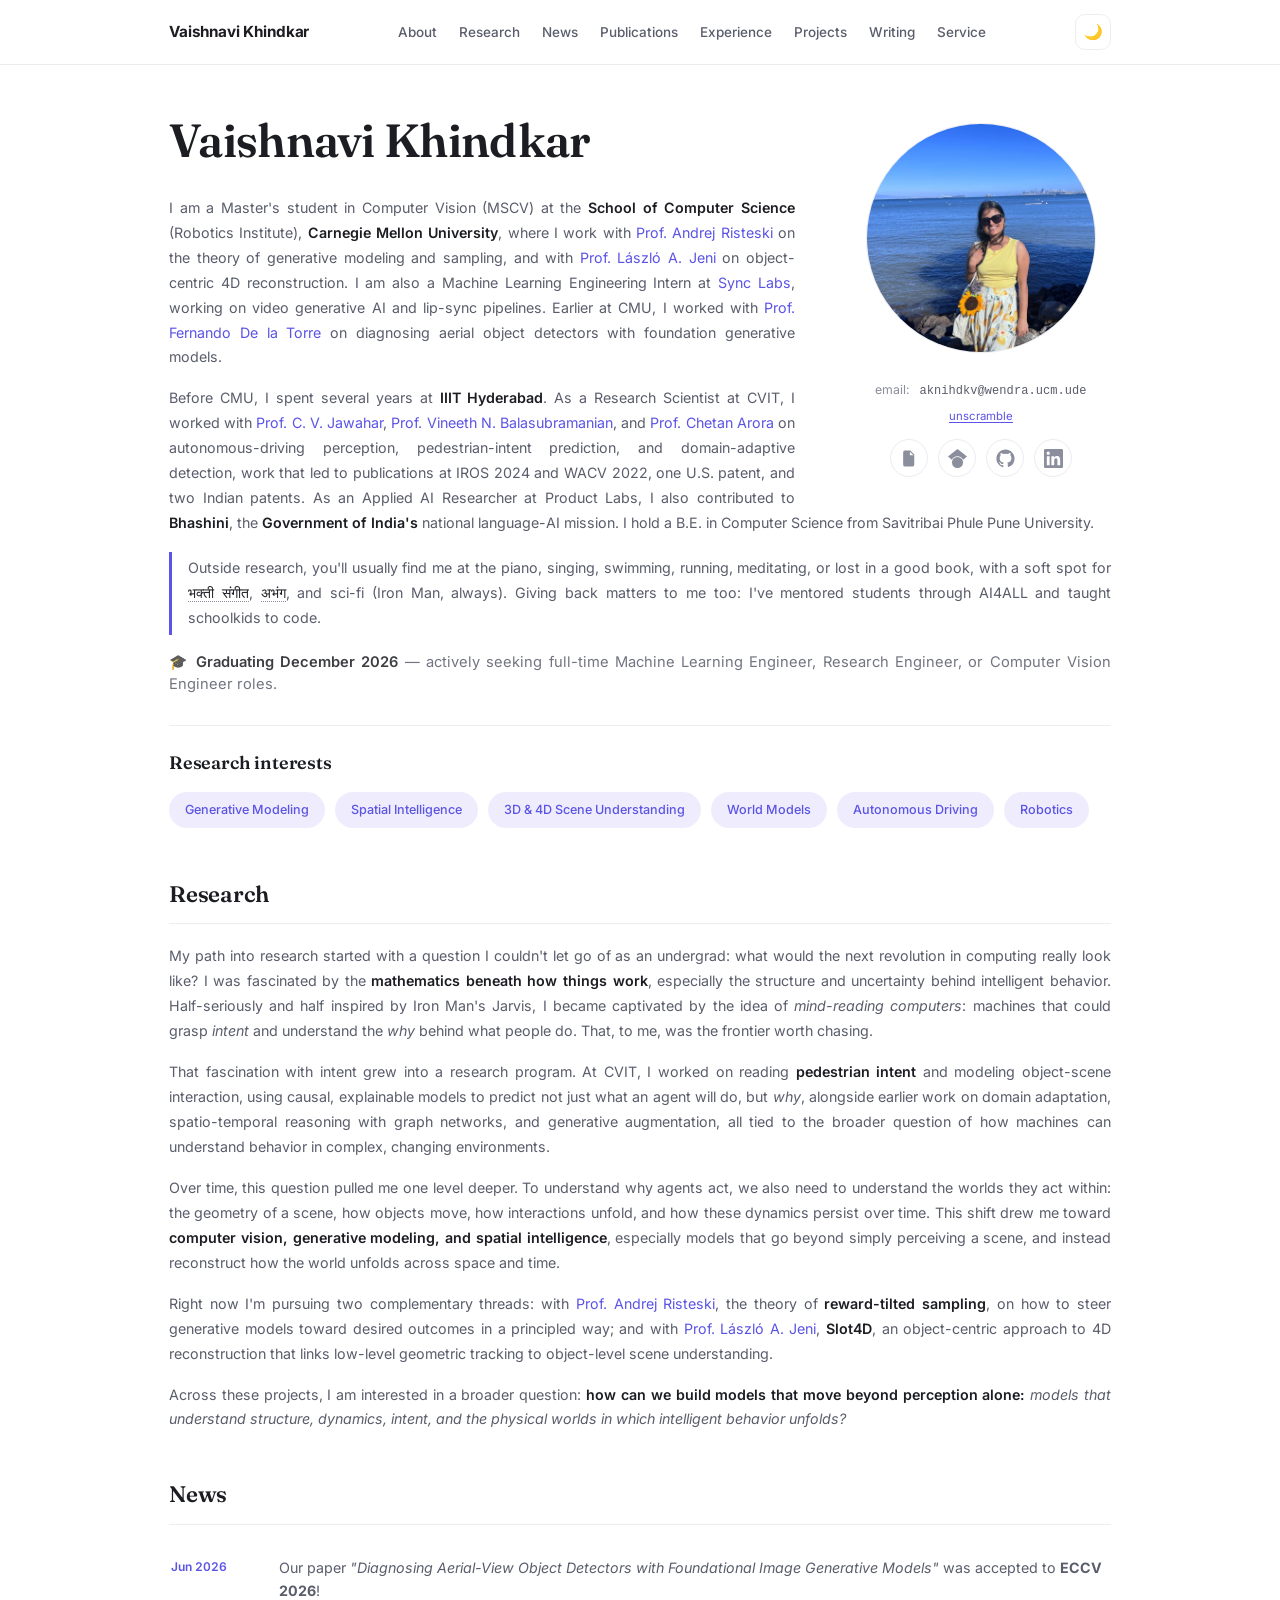
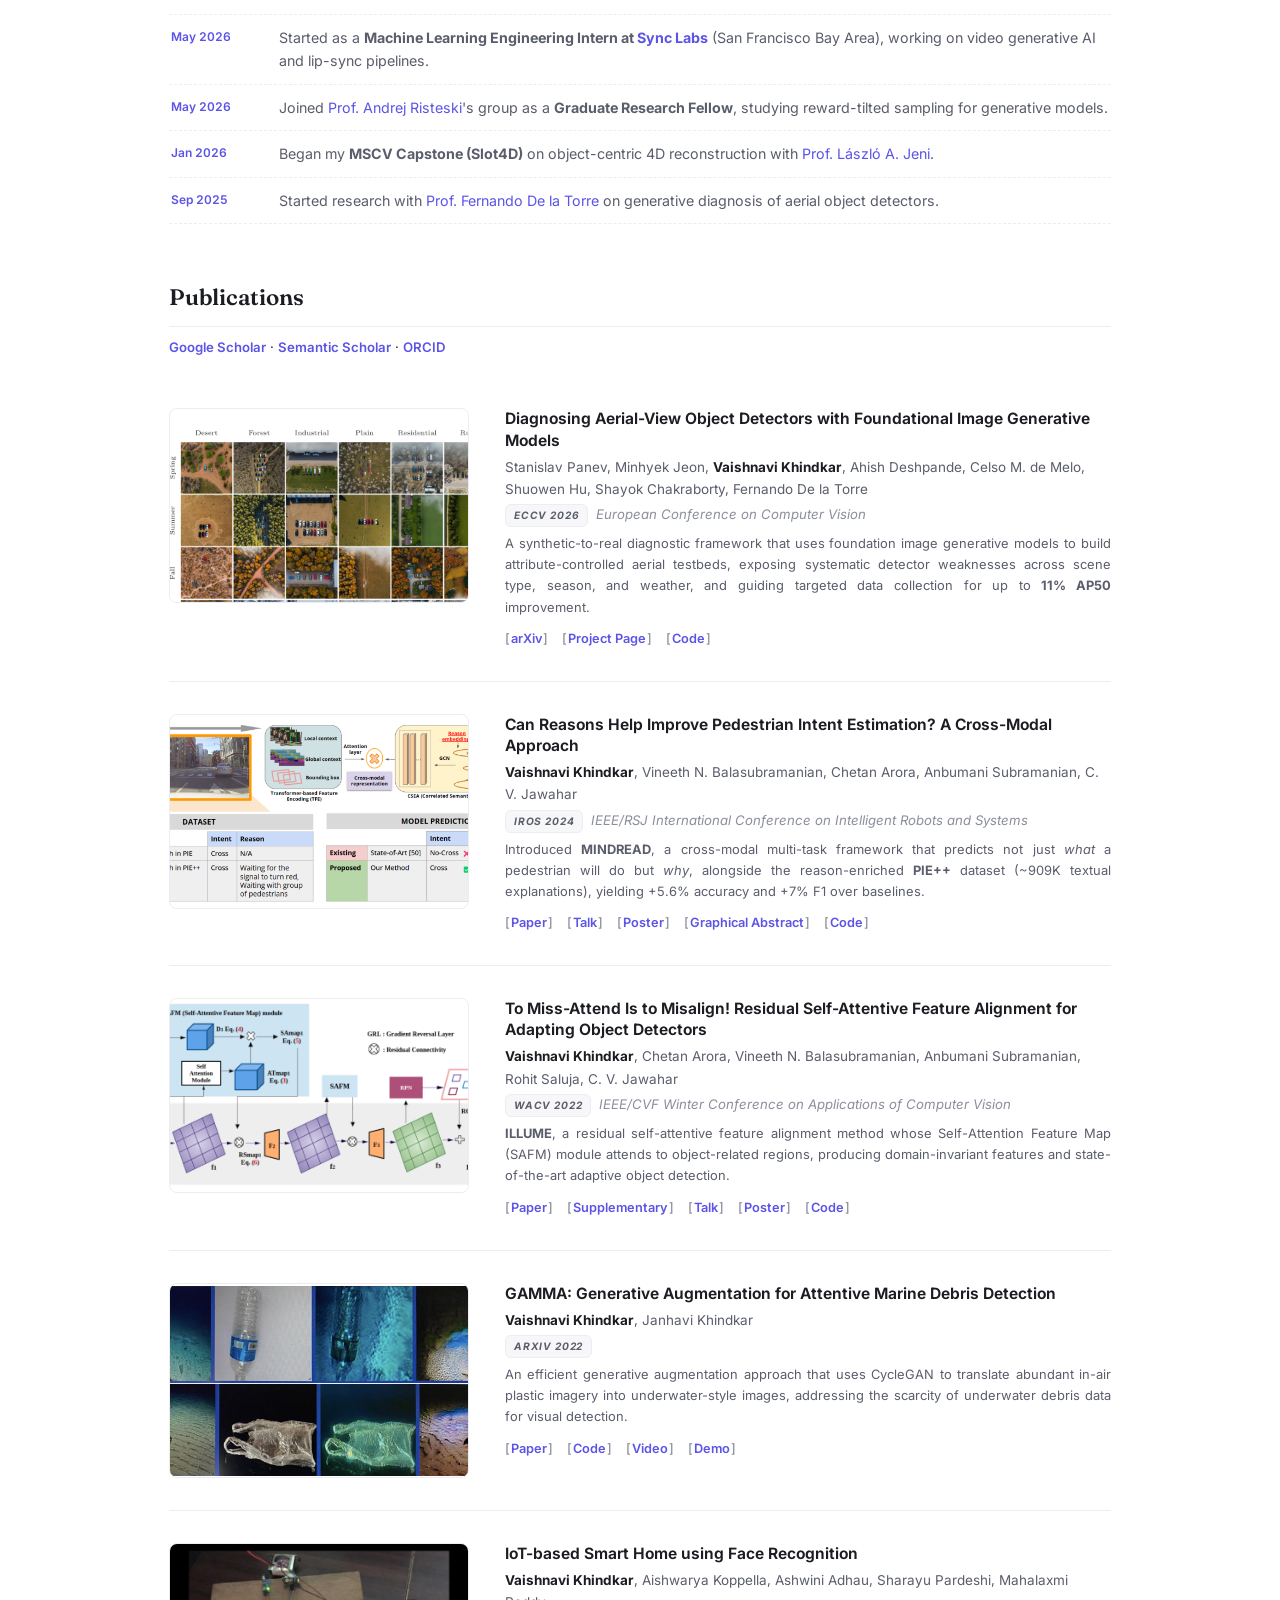
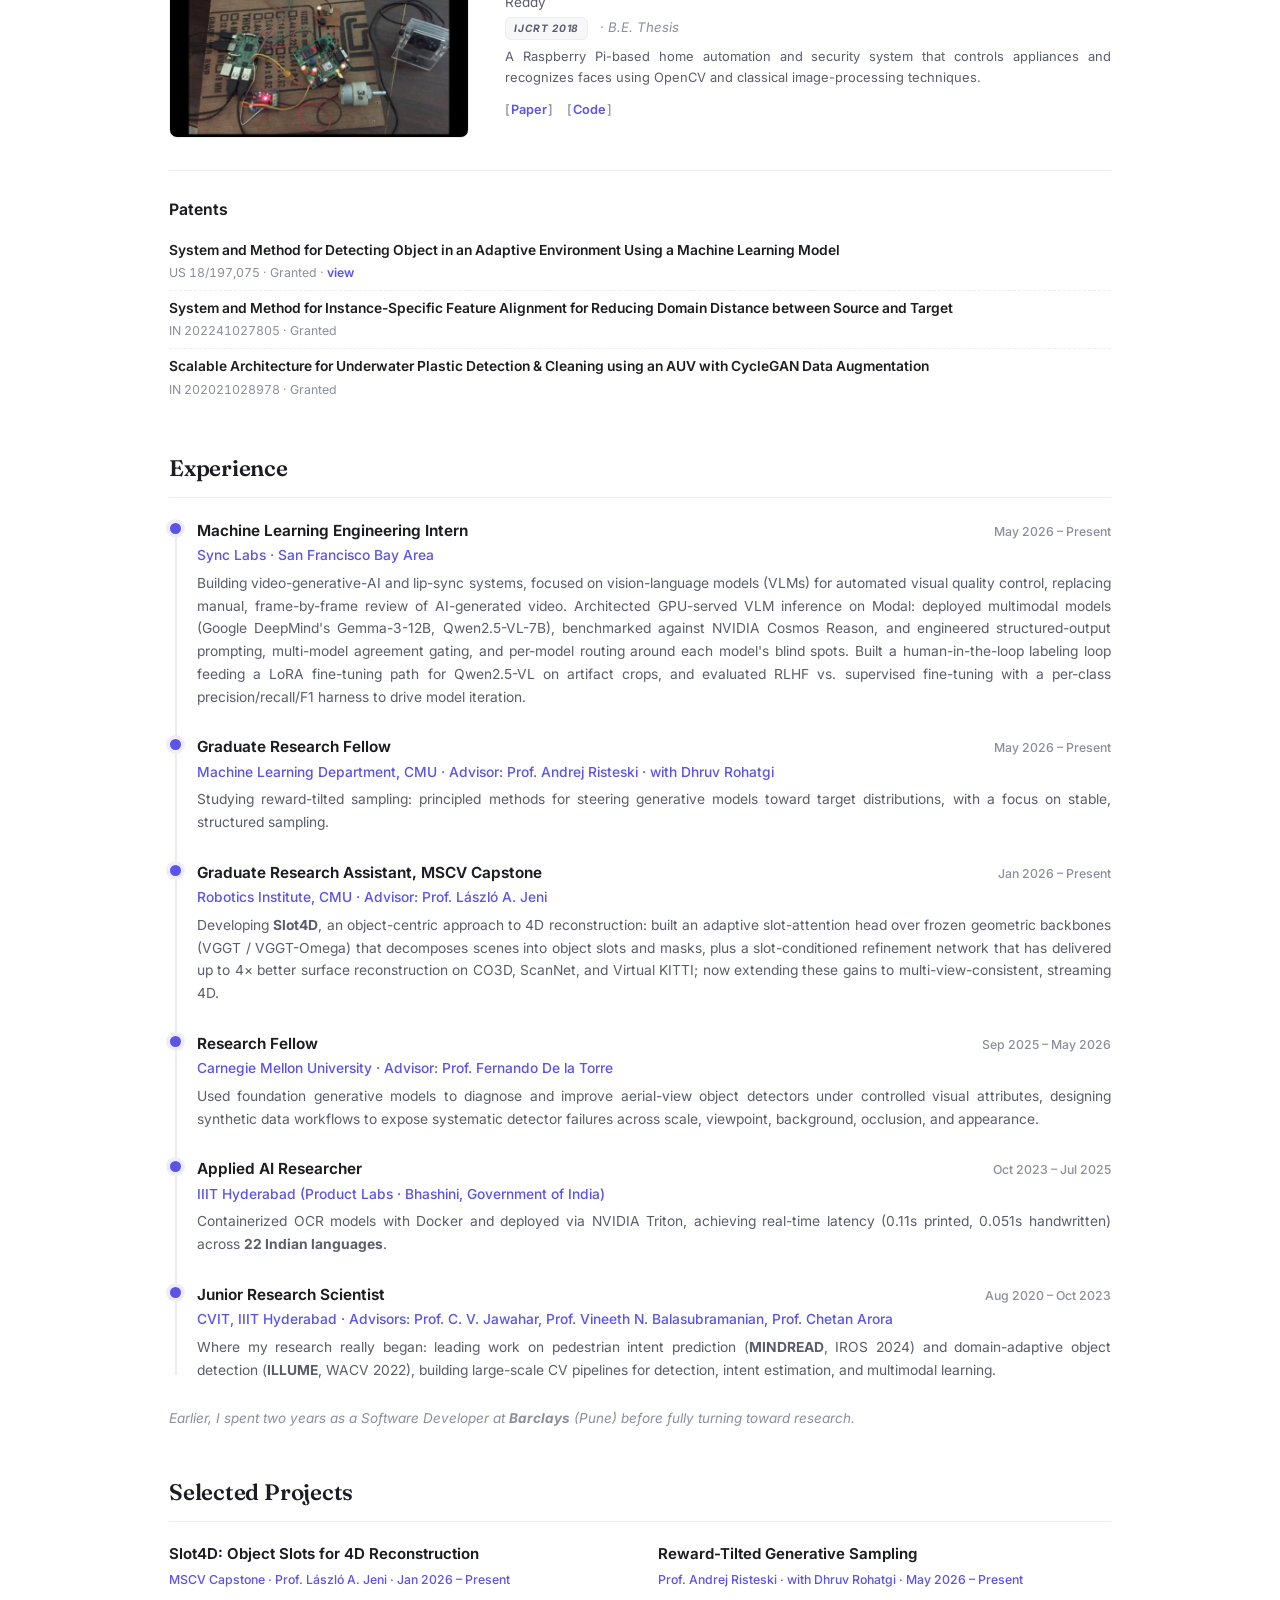
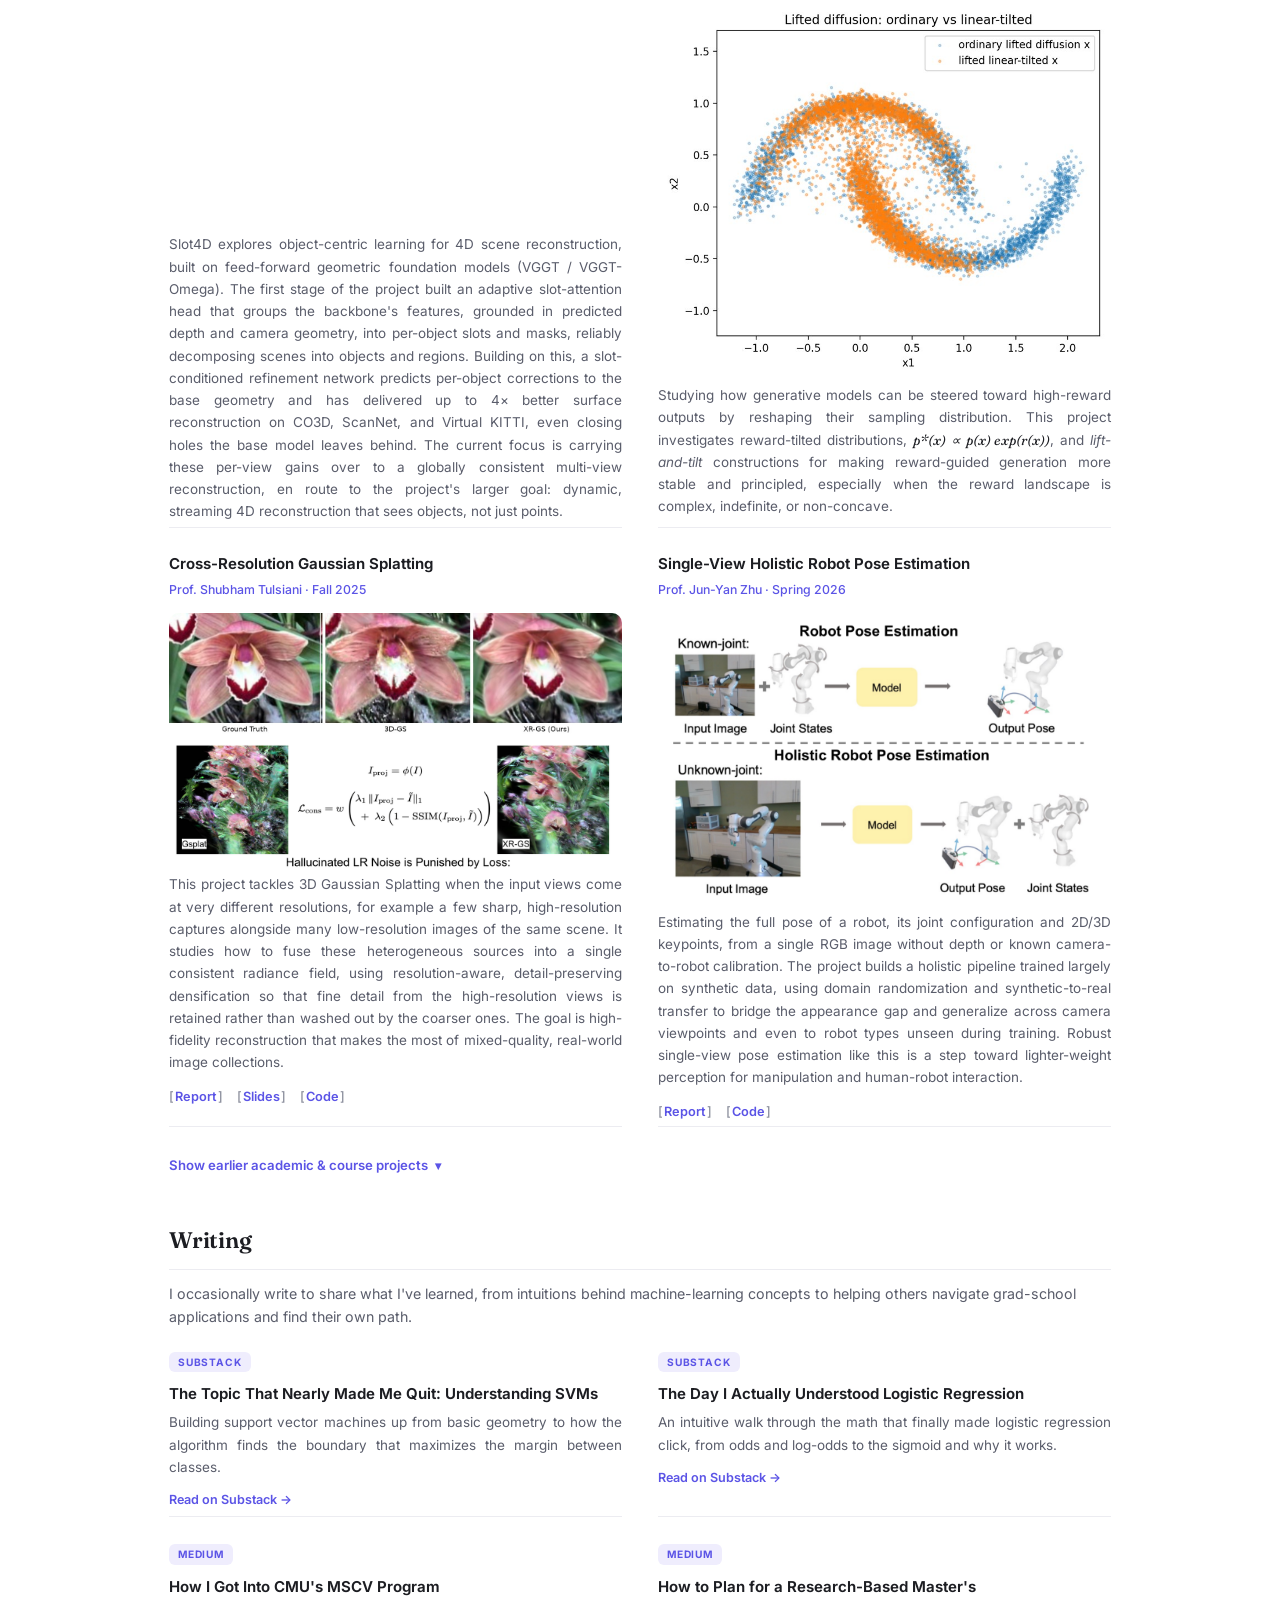
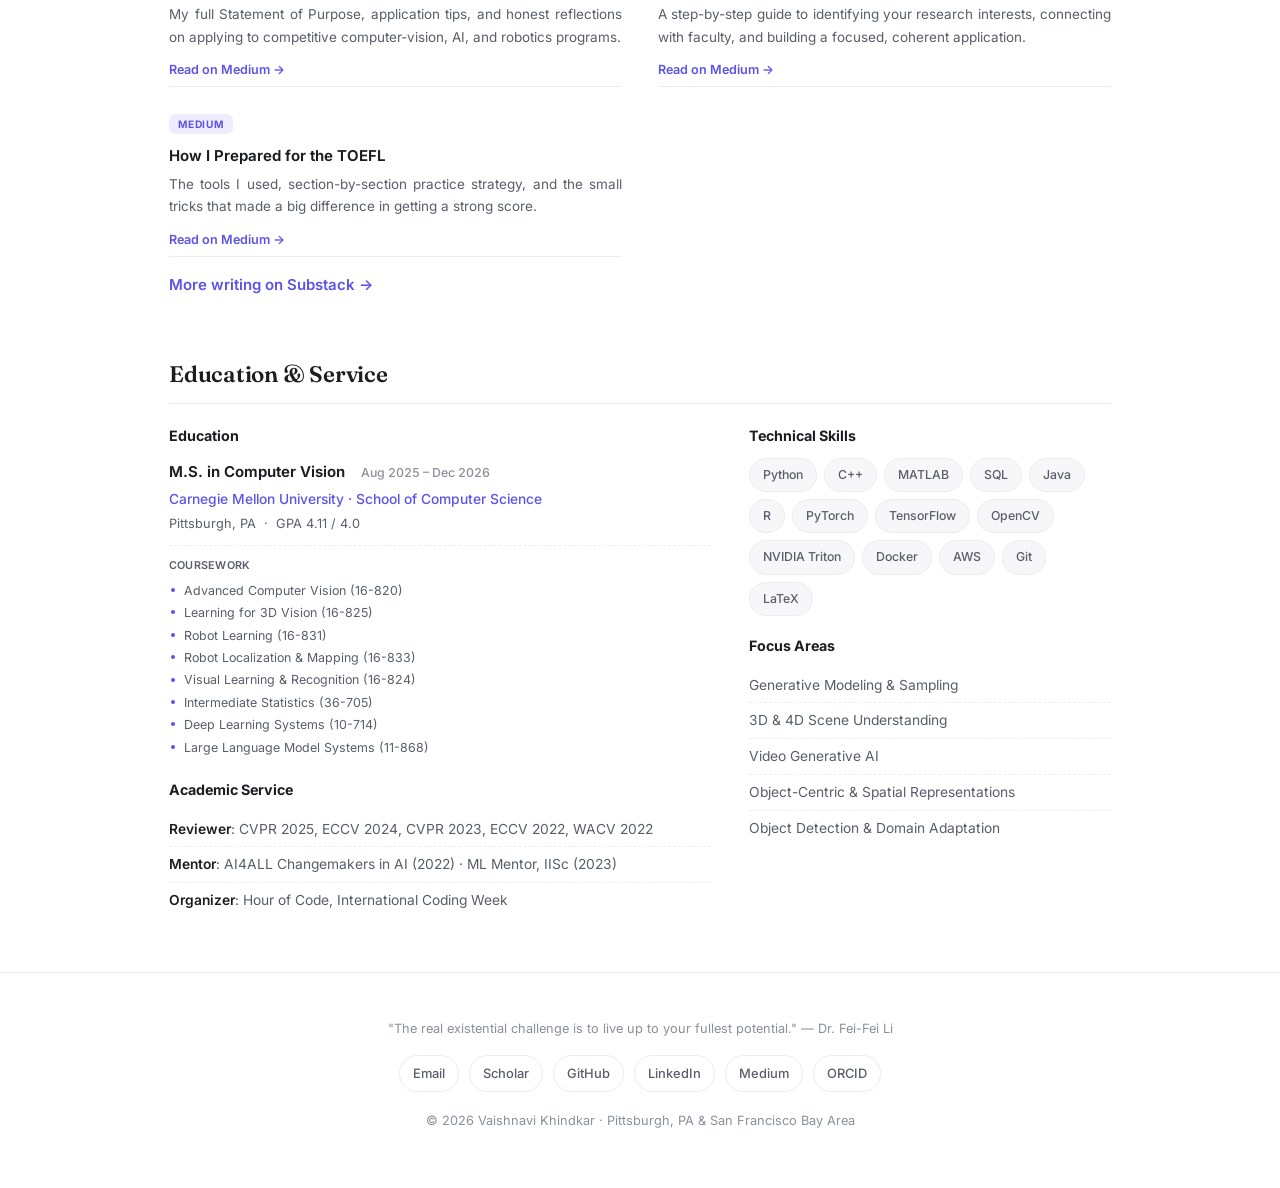
==== commit c461e6bc: "Add files via upload" ====
--- a/index.html
+++ b/index.html
@@ -103,8 +103,8 @@
         to me too: I've mentored students through AI4ALL and taught schoolkids to code.
       </p>
 
-      <p class="availability" style="display:block;margin:4px 0 22px;padding:9px 16px;border:1px solid rgba(120,140,170,.4);border-radius:12px;font-size:.95rem;line-height:1.45;">
-        🎓 Graduating <strong>December 2026</strong> · actively seeking full-time <strong>Machine Learning Engineer</strong>, <strong>Research Engineer</strong>, or <strong>Computer Vision Engineer</strong> roles
+      <p class="availability" style="margin:2px 0 26px;font-size:.98rem;line-height:1.5;opacity:.85;">
+        🎓 <strong>Graduating December 2026</strong> — actively seeking full-time Machine Learning Engineer, Research Engineer, or Computer Vision Engineer roles.
       </p>
 
       <div class="interests">
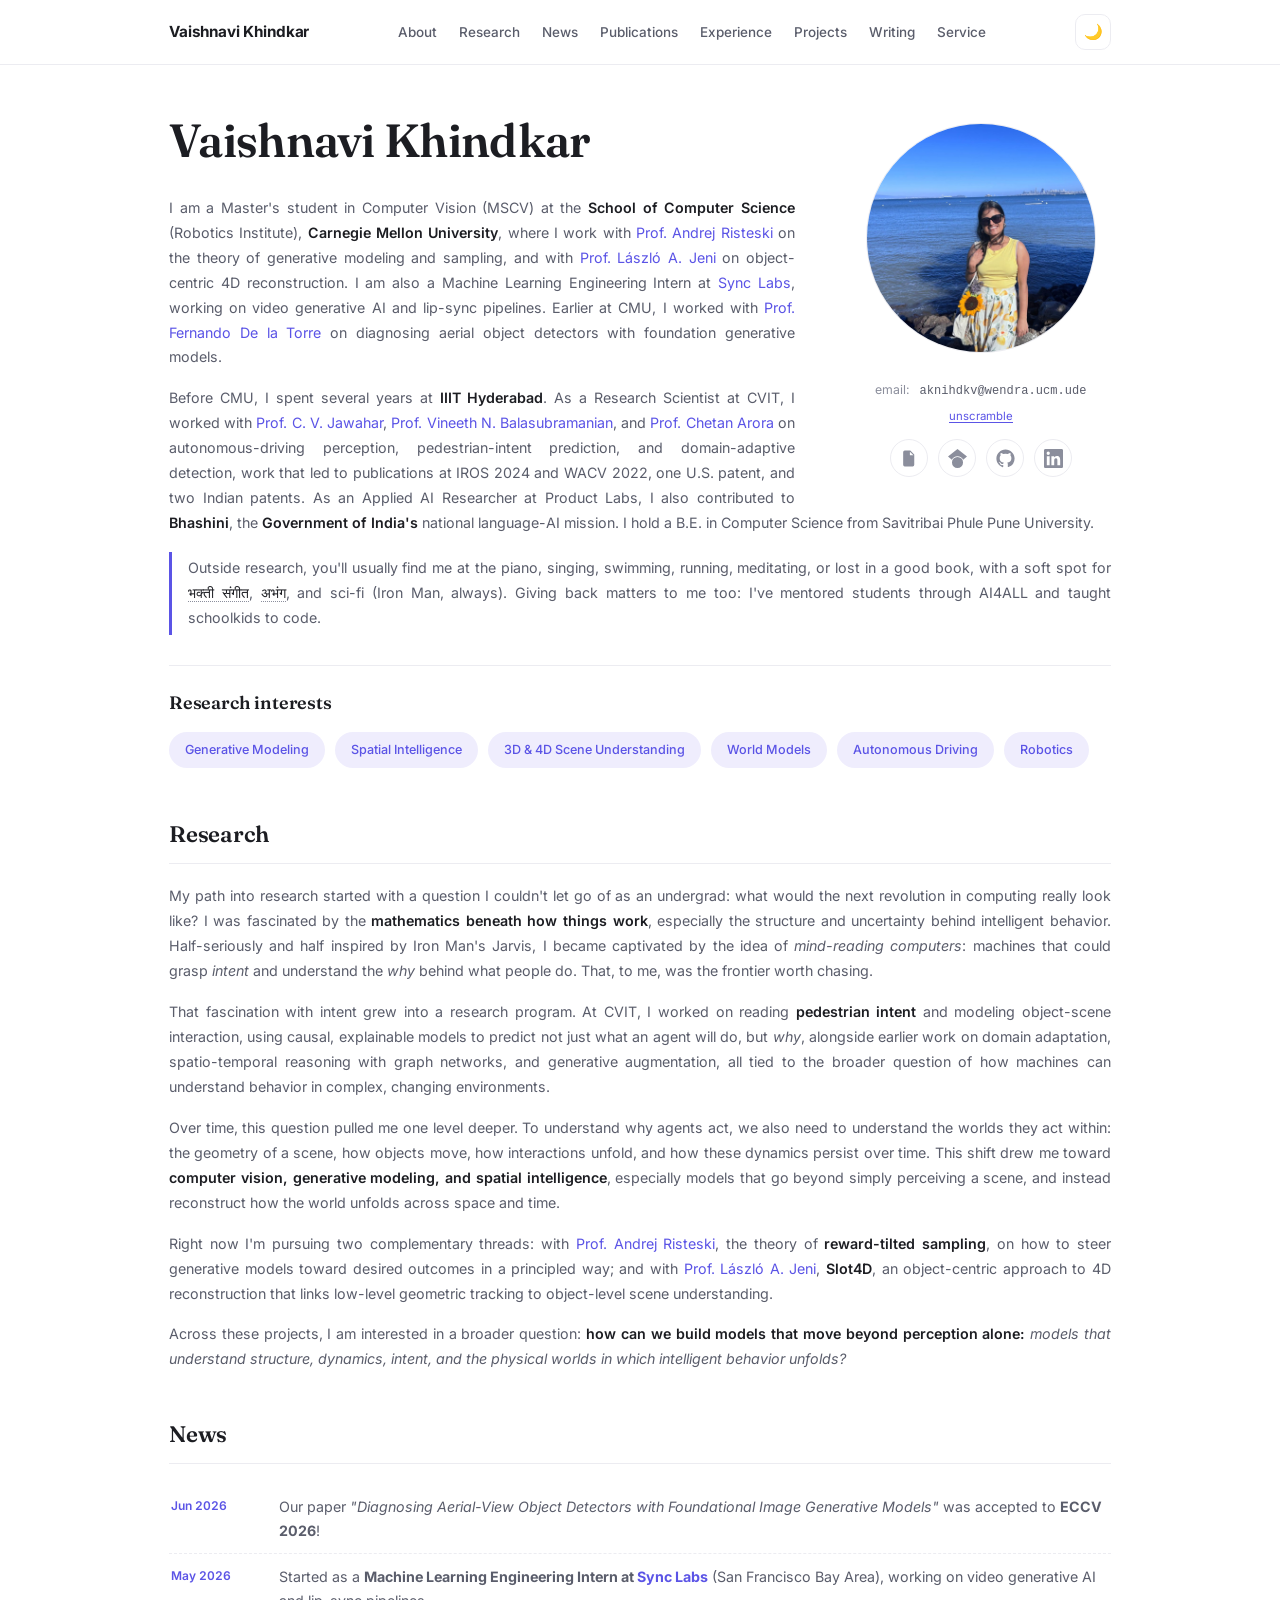
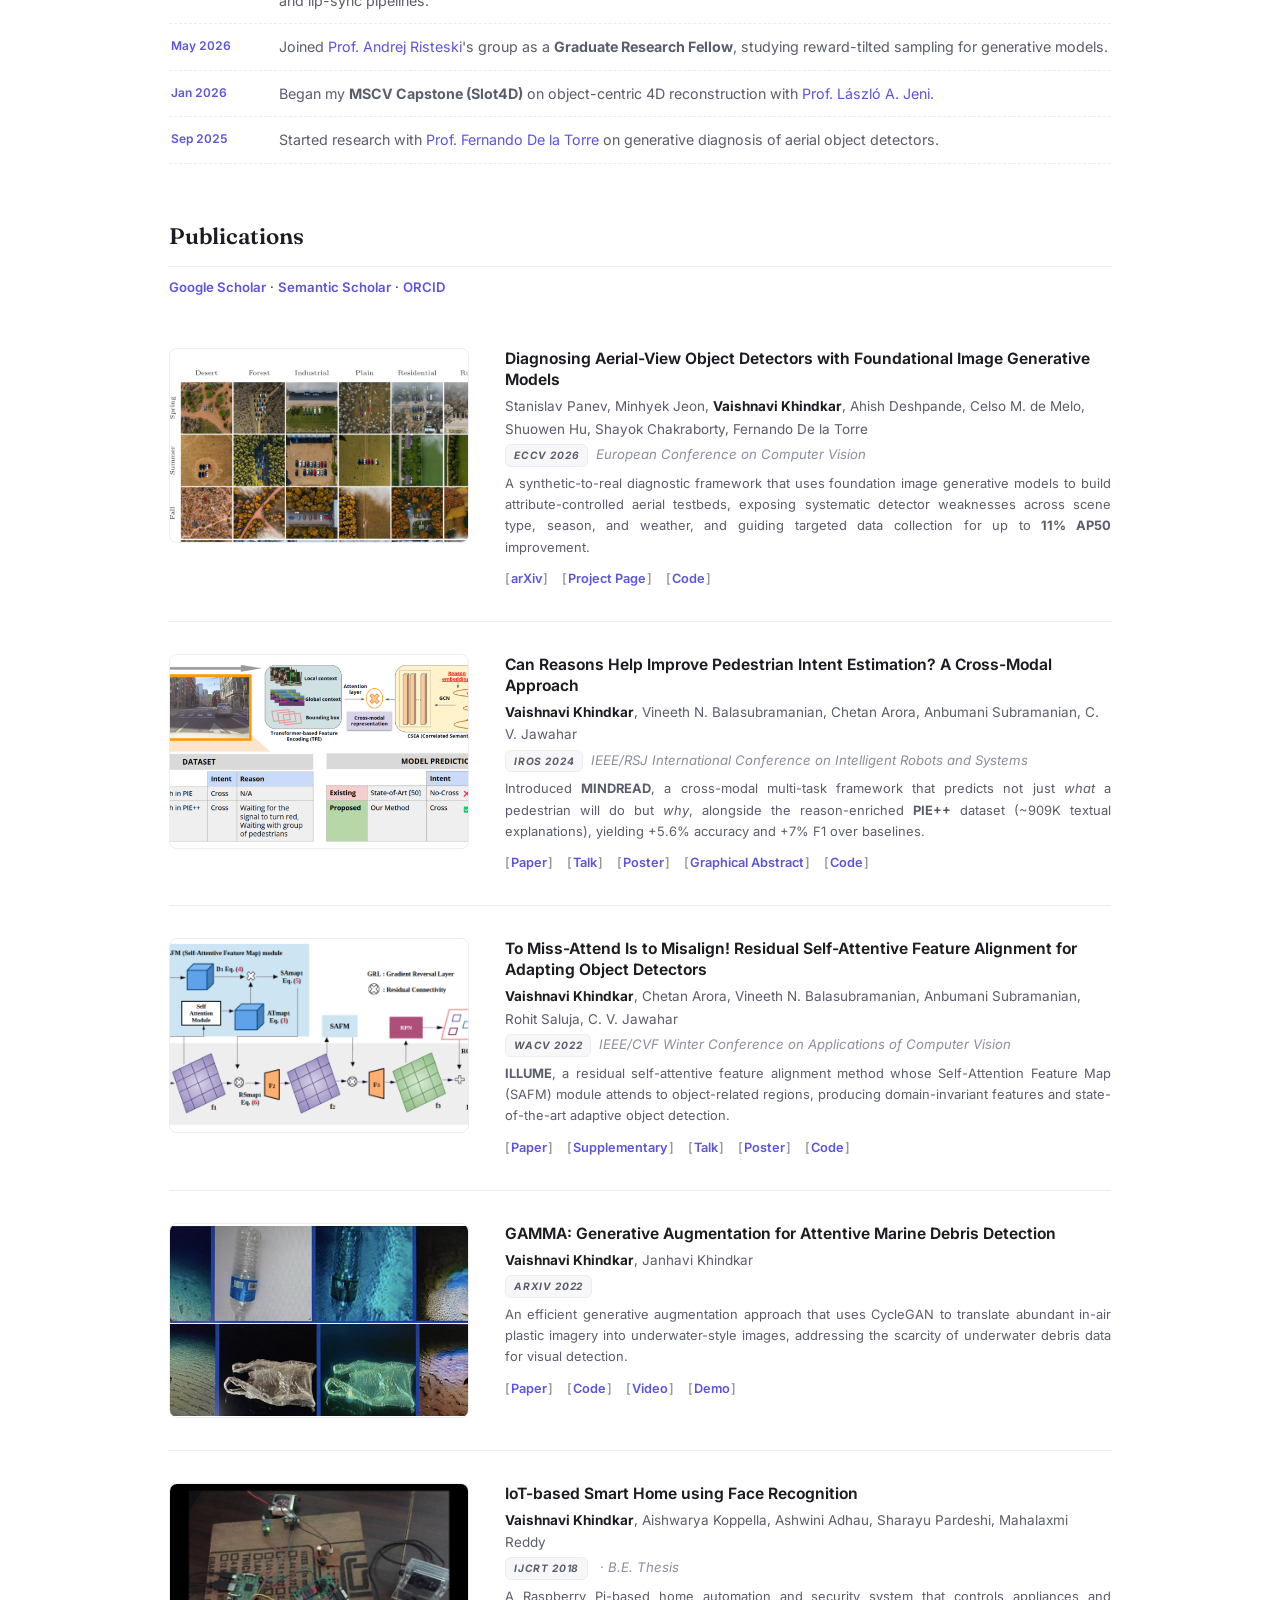
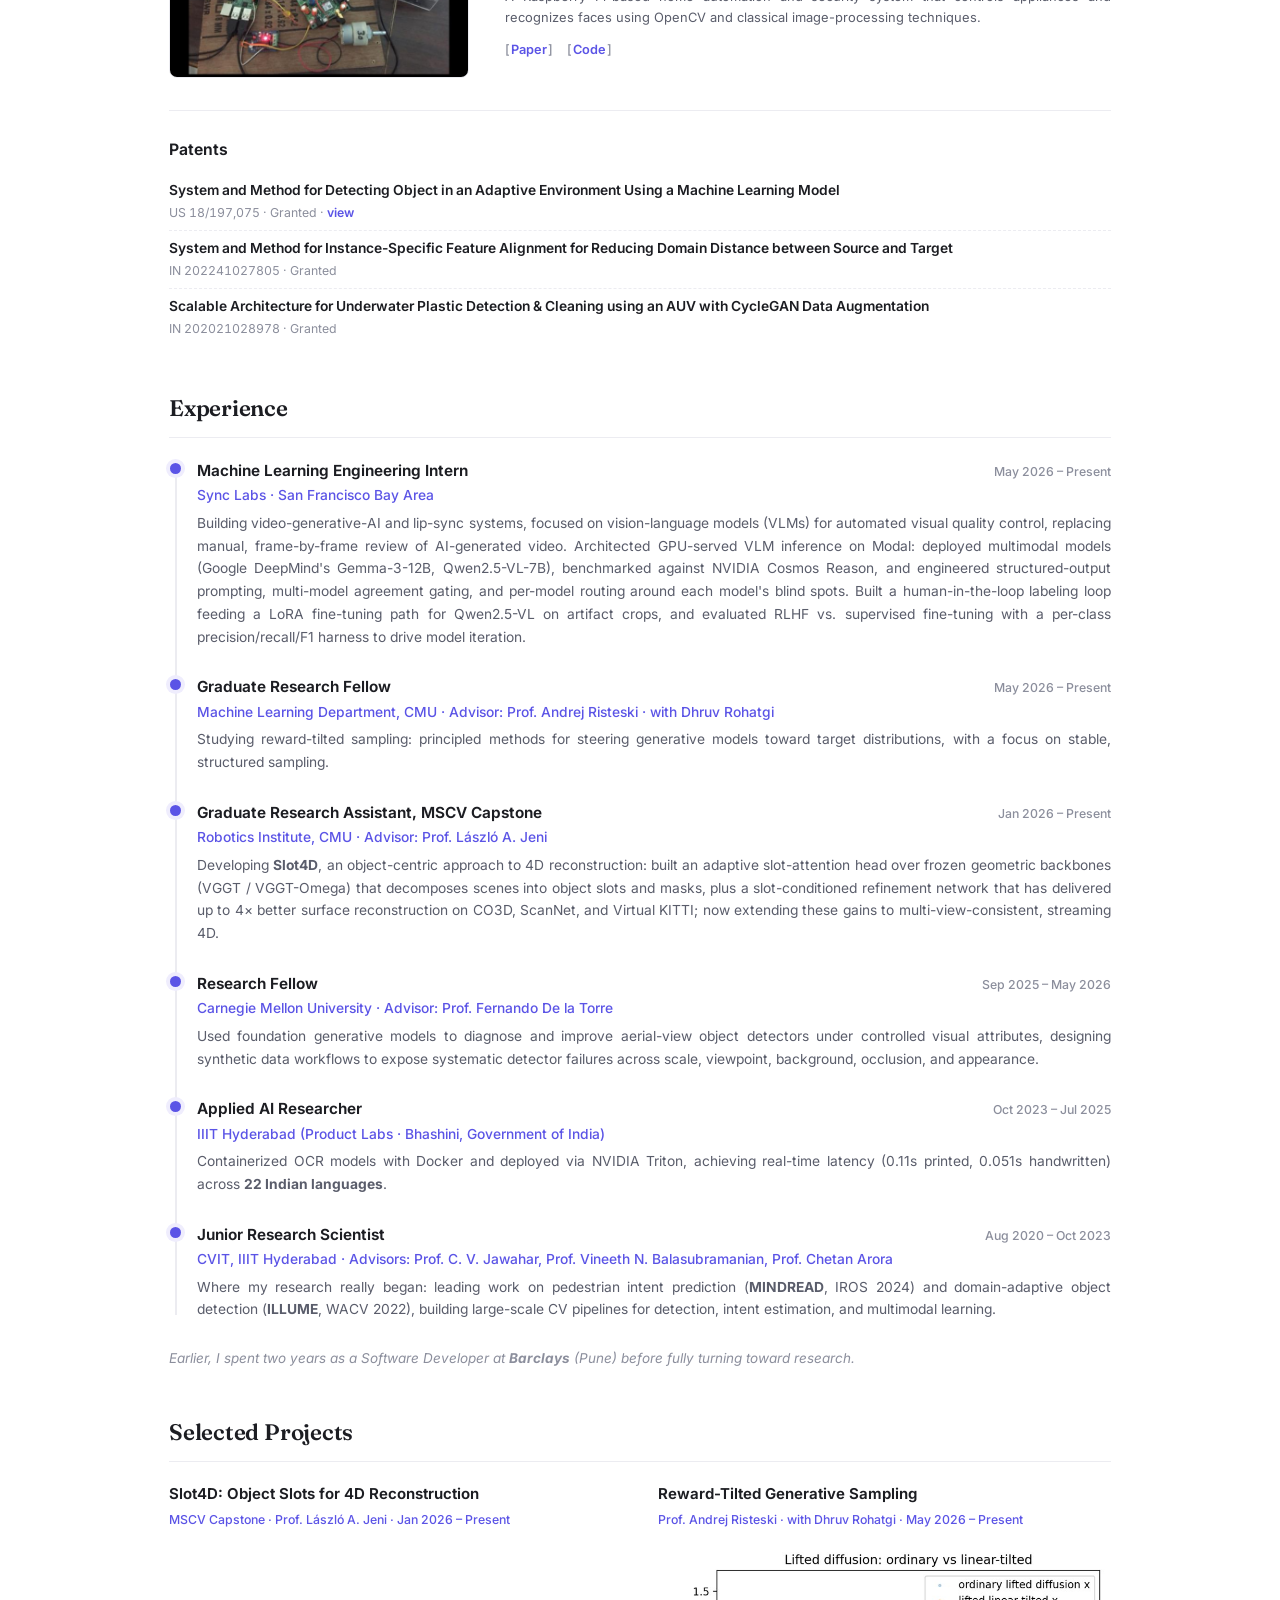
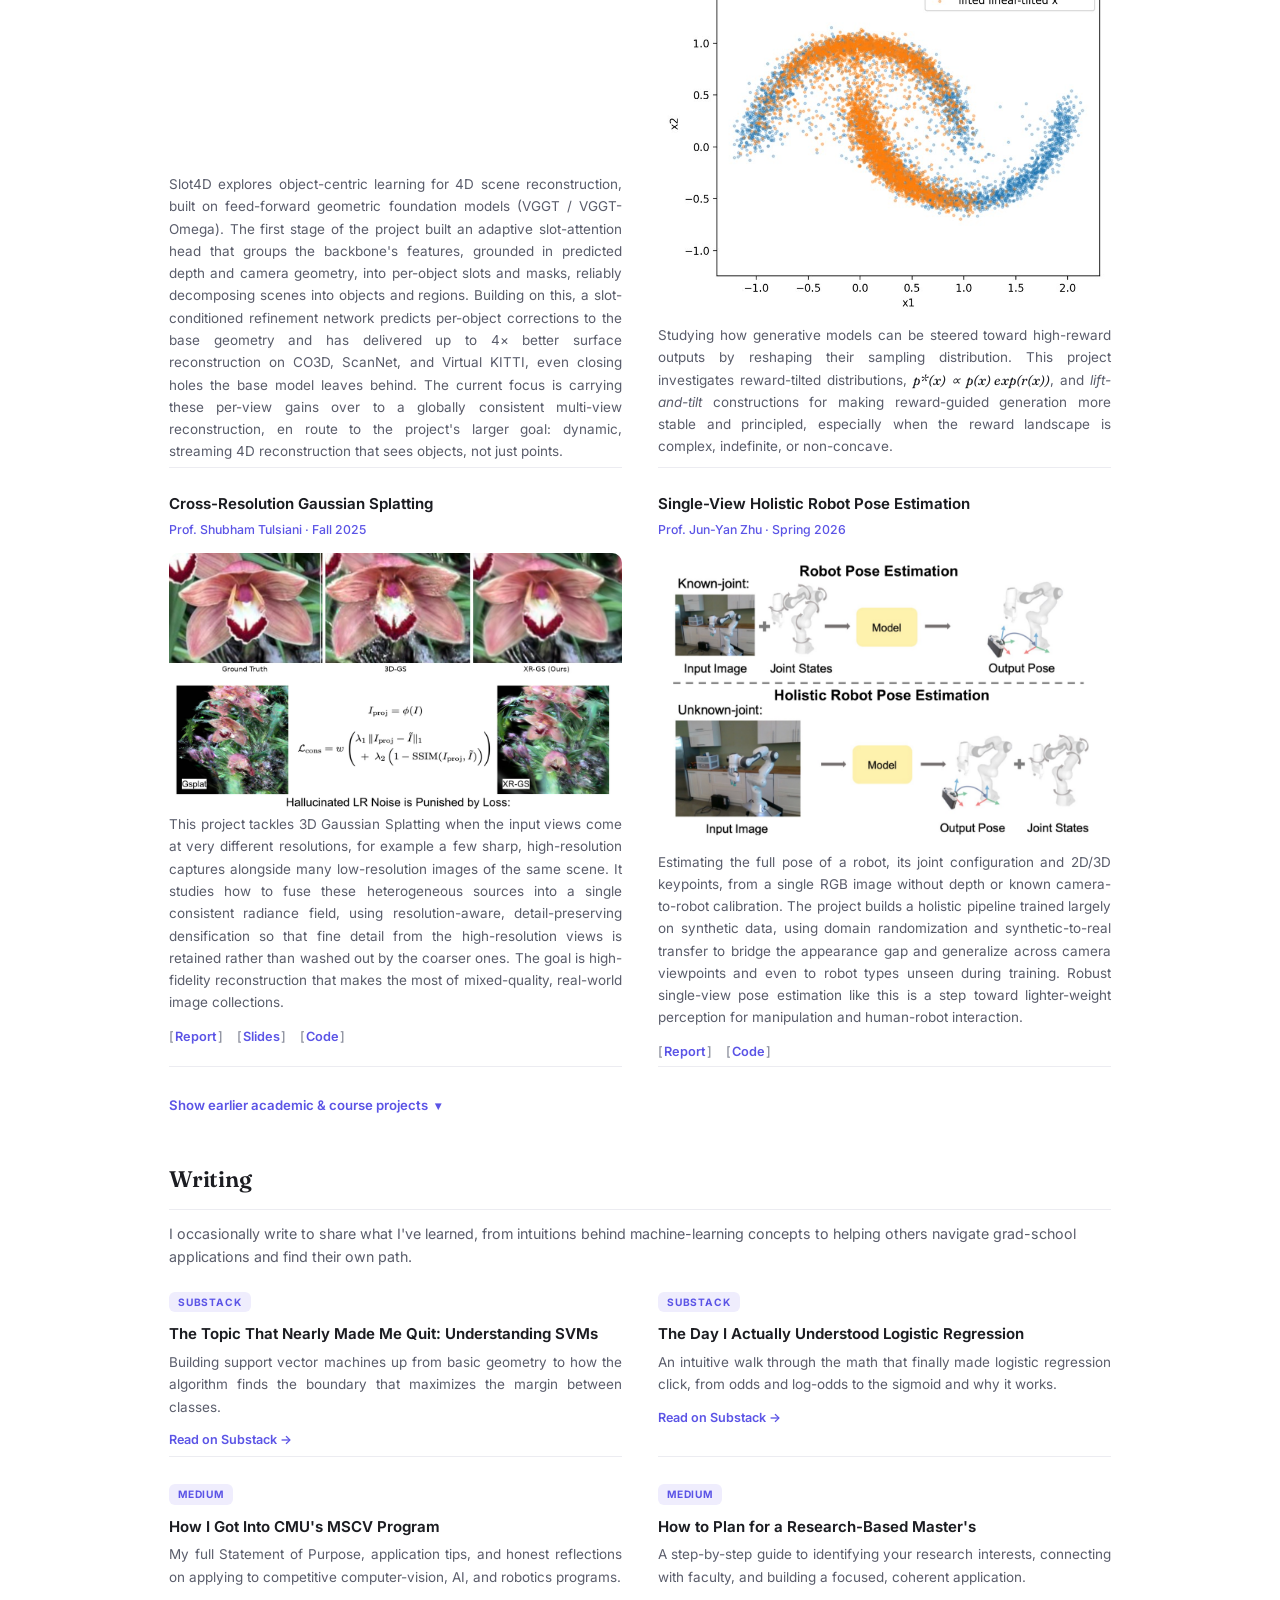
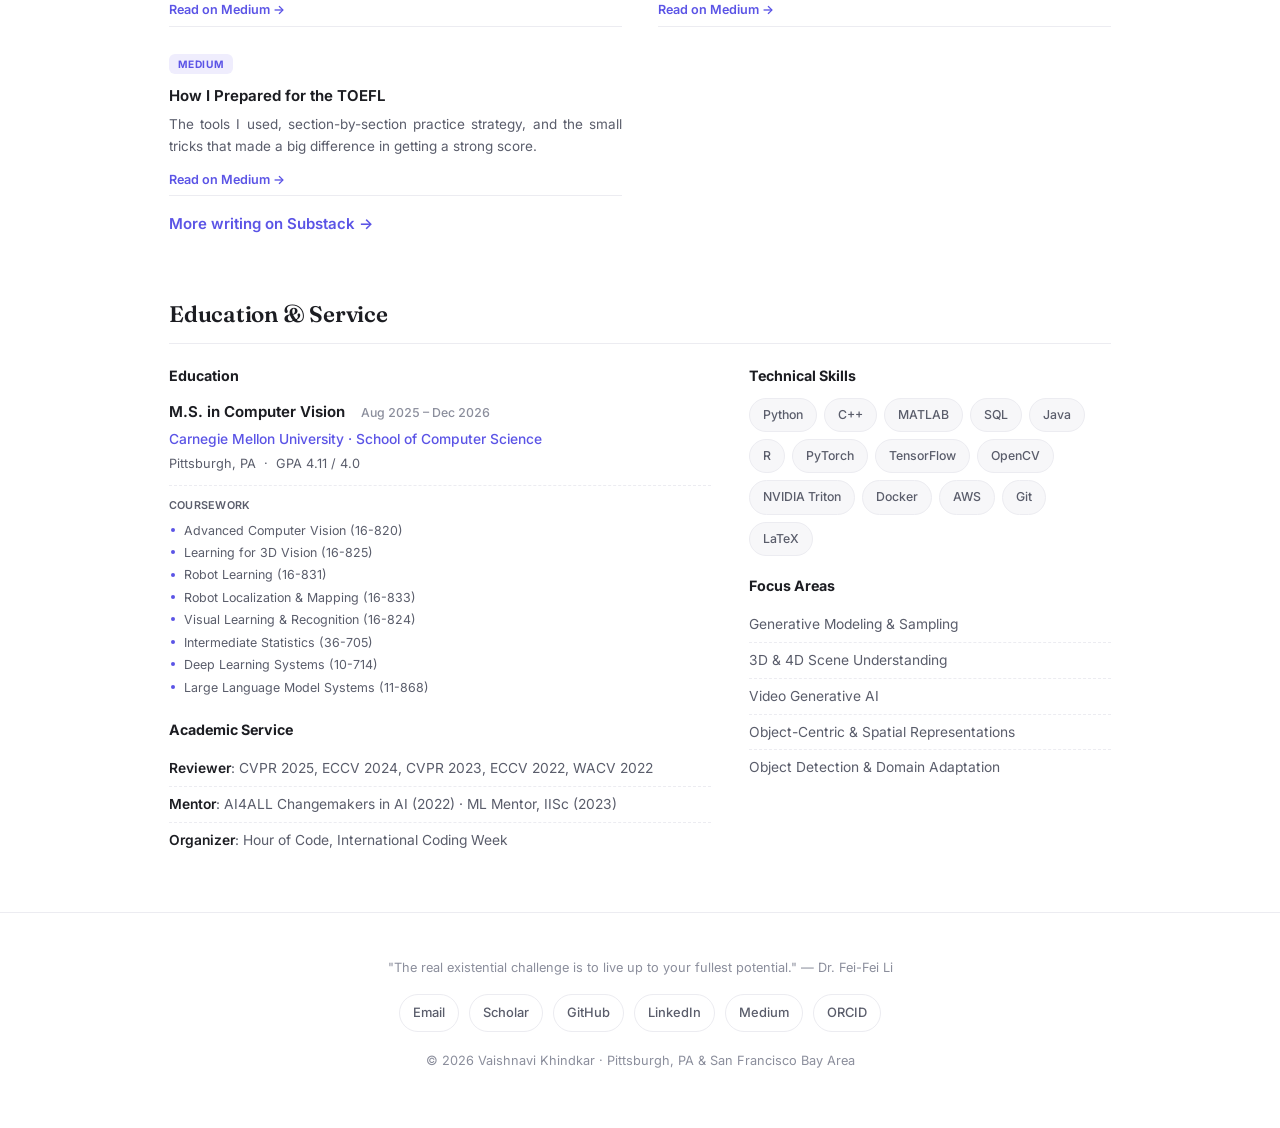
==== commit 7c3a0209: "Add files via upload" ====
--- a/index.html
+++ b/index.html
@@ -101,10 +101,6 @@
         <a class="term" href="https://en.wikipedia.org/wiki/Abhanga" target="_blank" rel="noopener" title="abhangas: Marathi devotional poetry">अभंग</a>,
         and sci-fi (Iron Man, always). Giving back matters
         to me too: I've mentored students through AI4ALL and taught schoolkids to code.
-      </p>
-
-      <p class="availability" style="margin:2px 0 26px;font-size:.98rem;line-height:1.5;opacity:.85;">
-        🎓 <strong>Graduating December 2026</strong> — actively seeking full-time Machine Learning Engineer, Research Engineer, or Computer Vision Engineer roles.
       </p>
 
       <div class="interests">
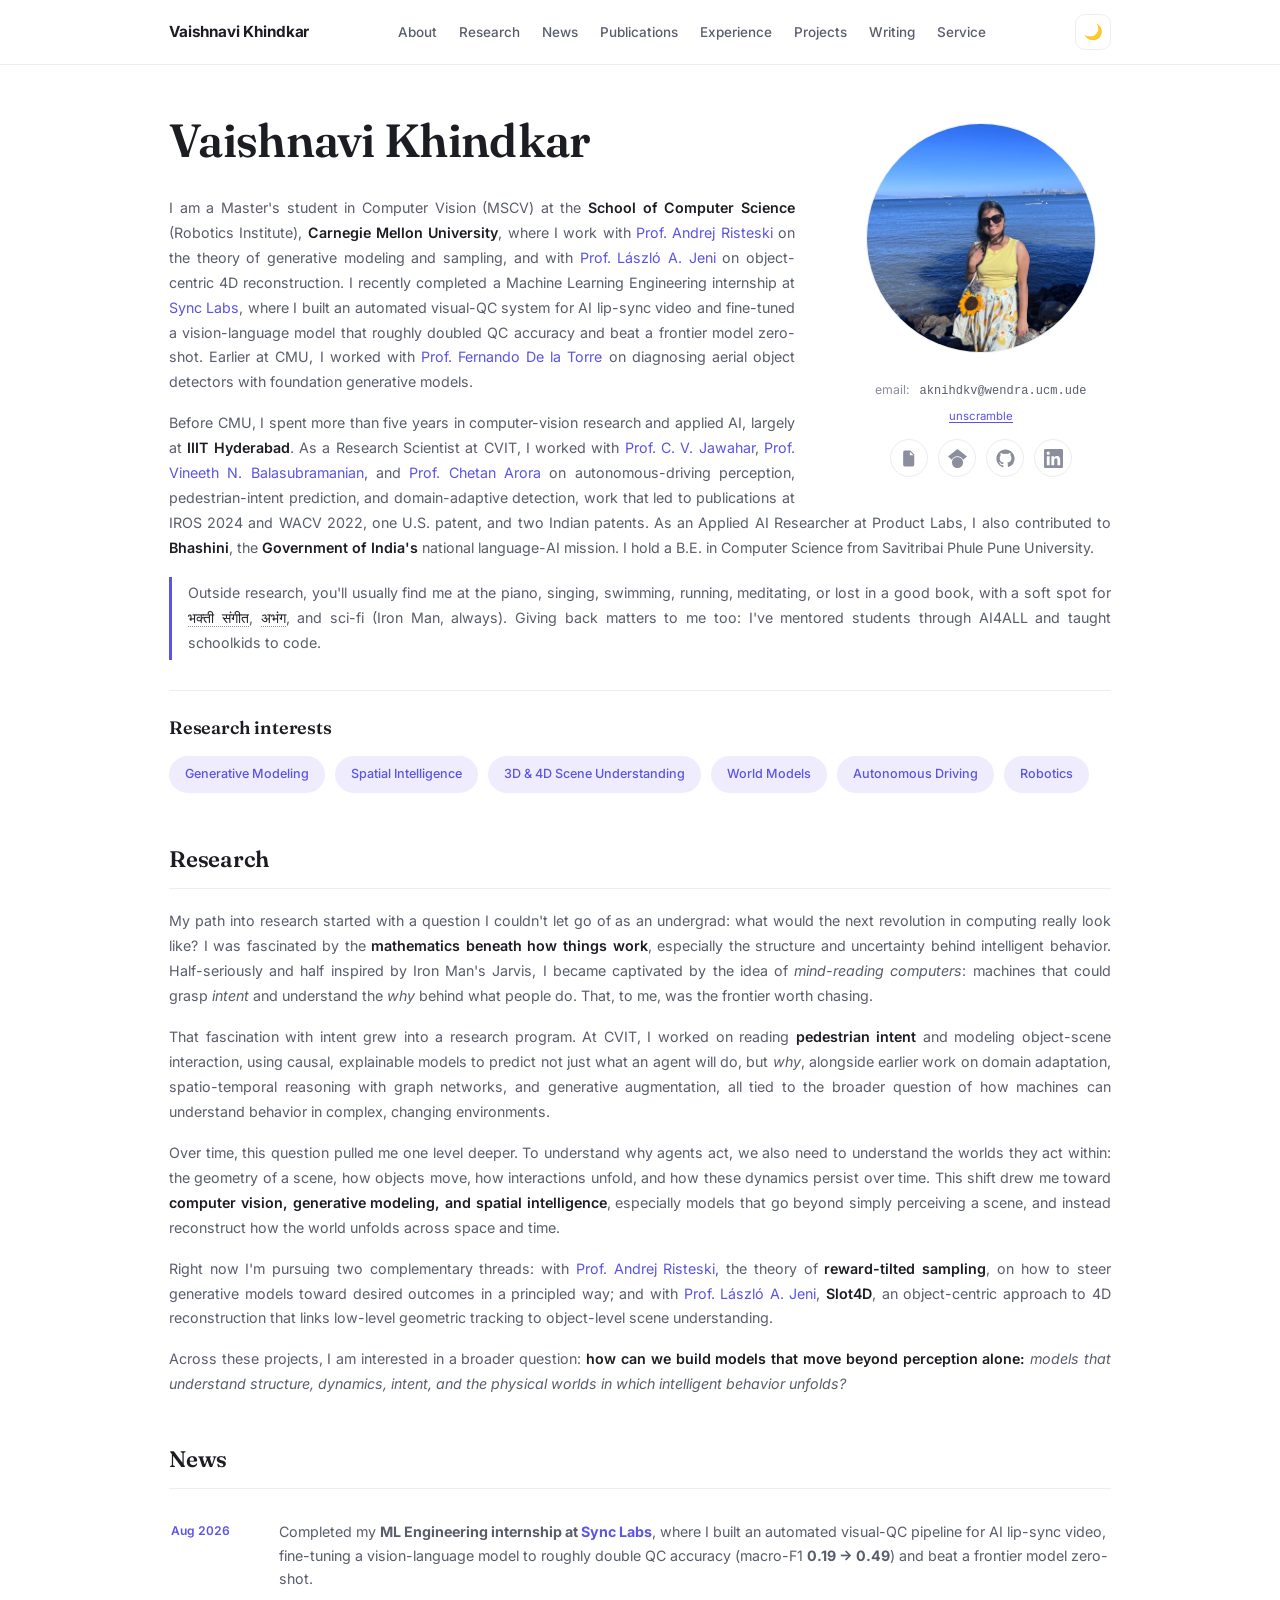
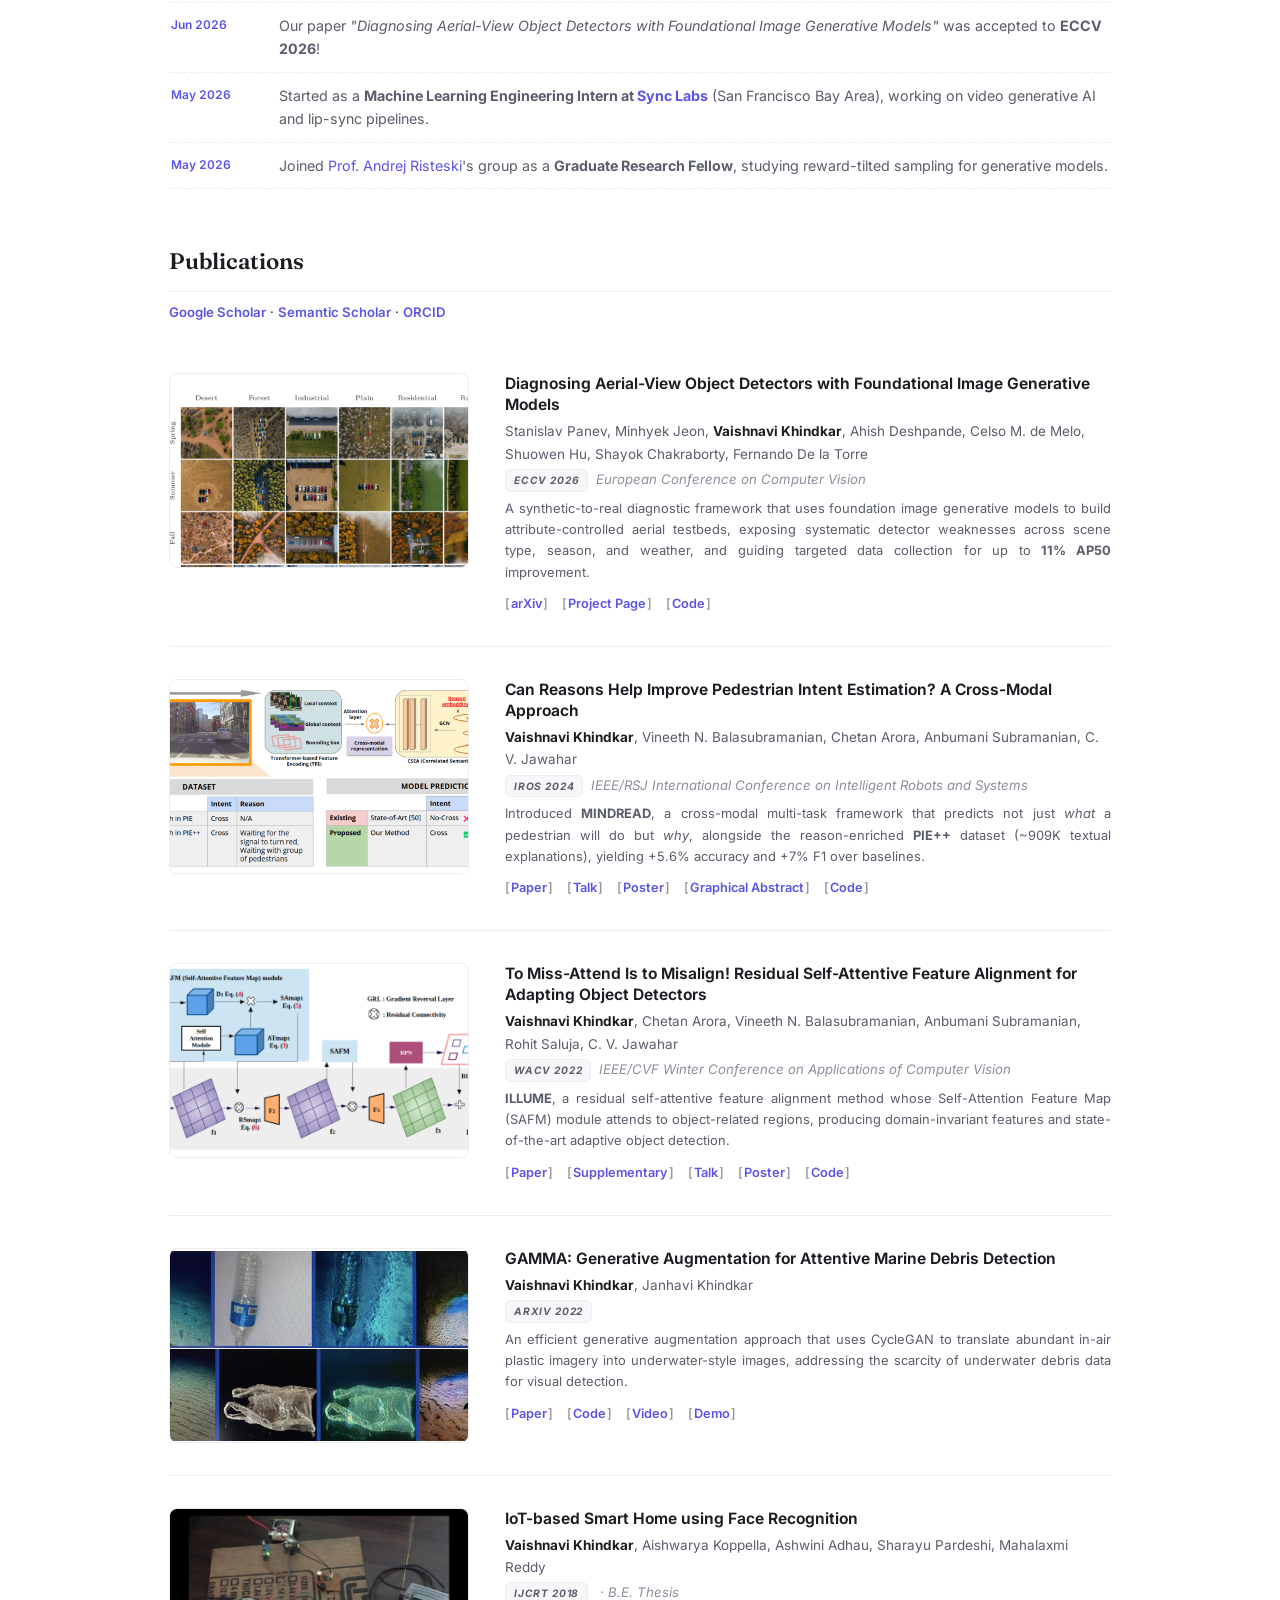
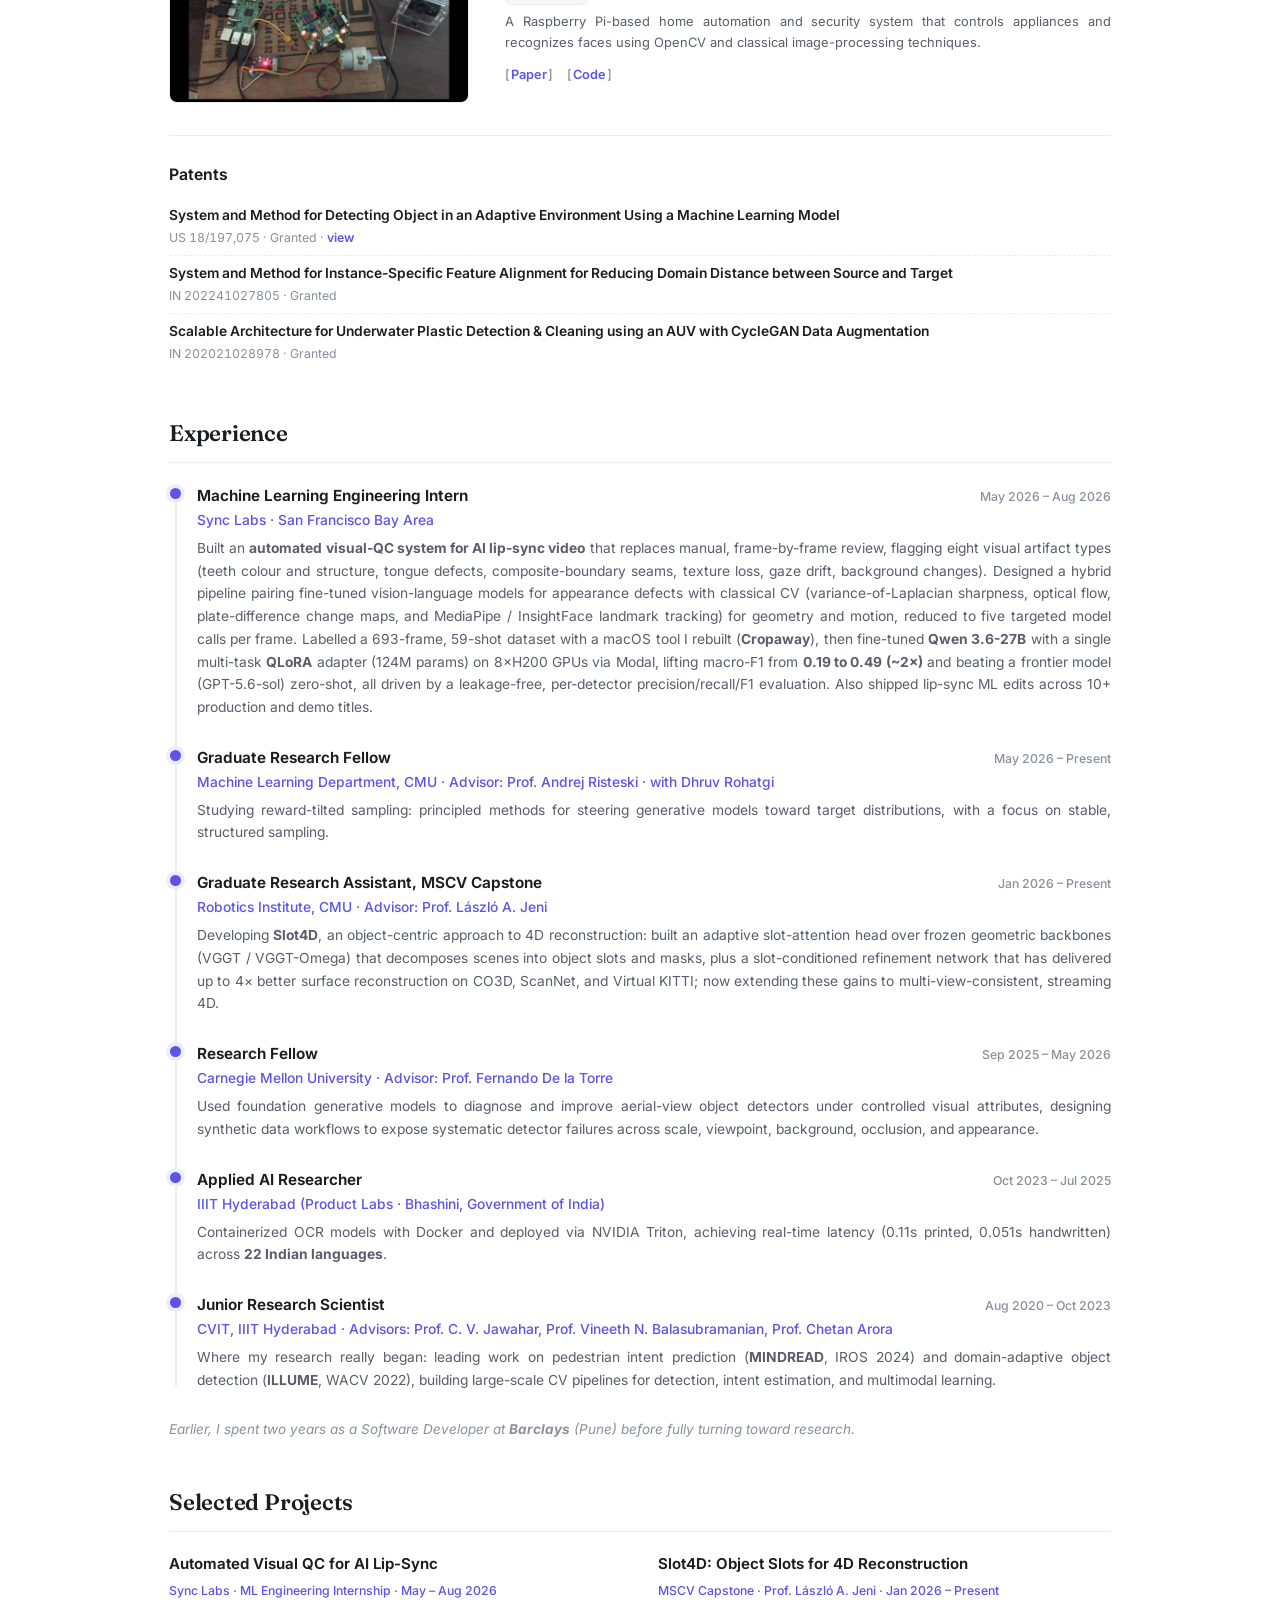
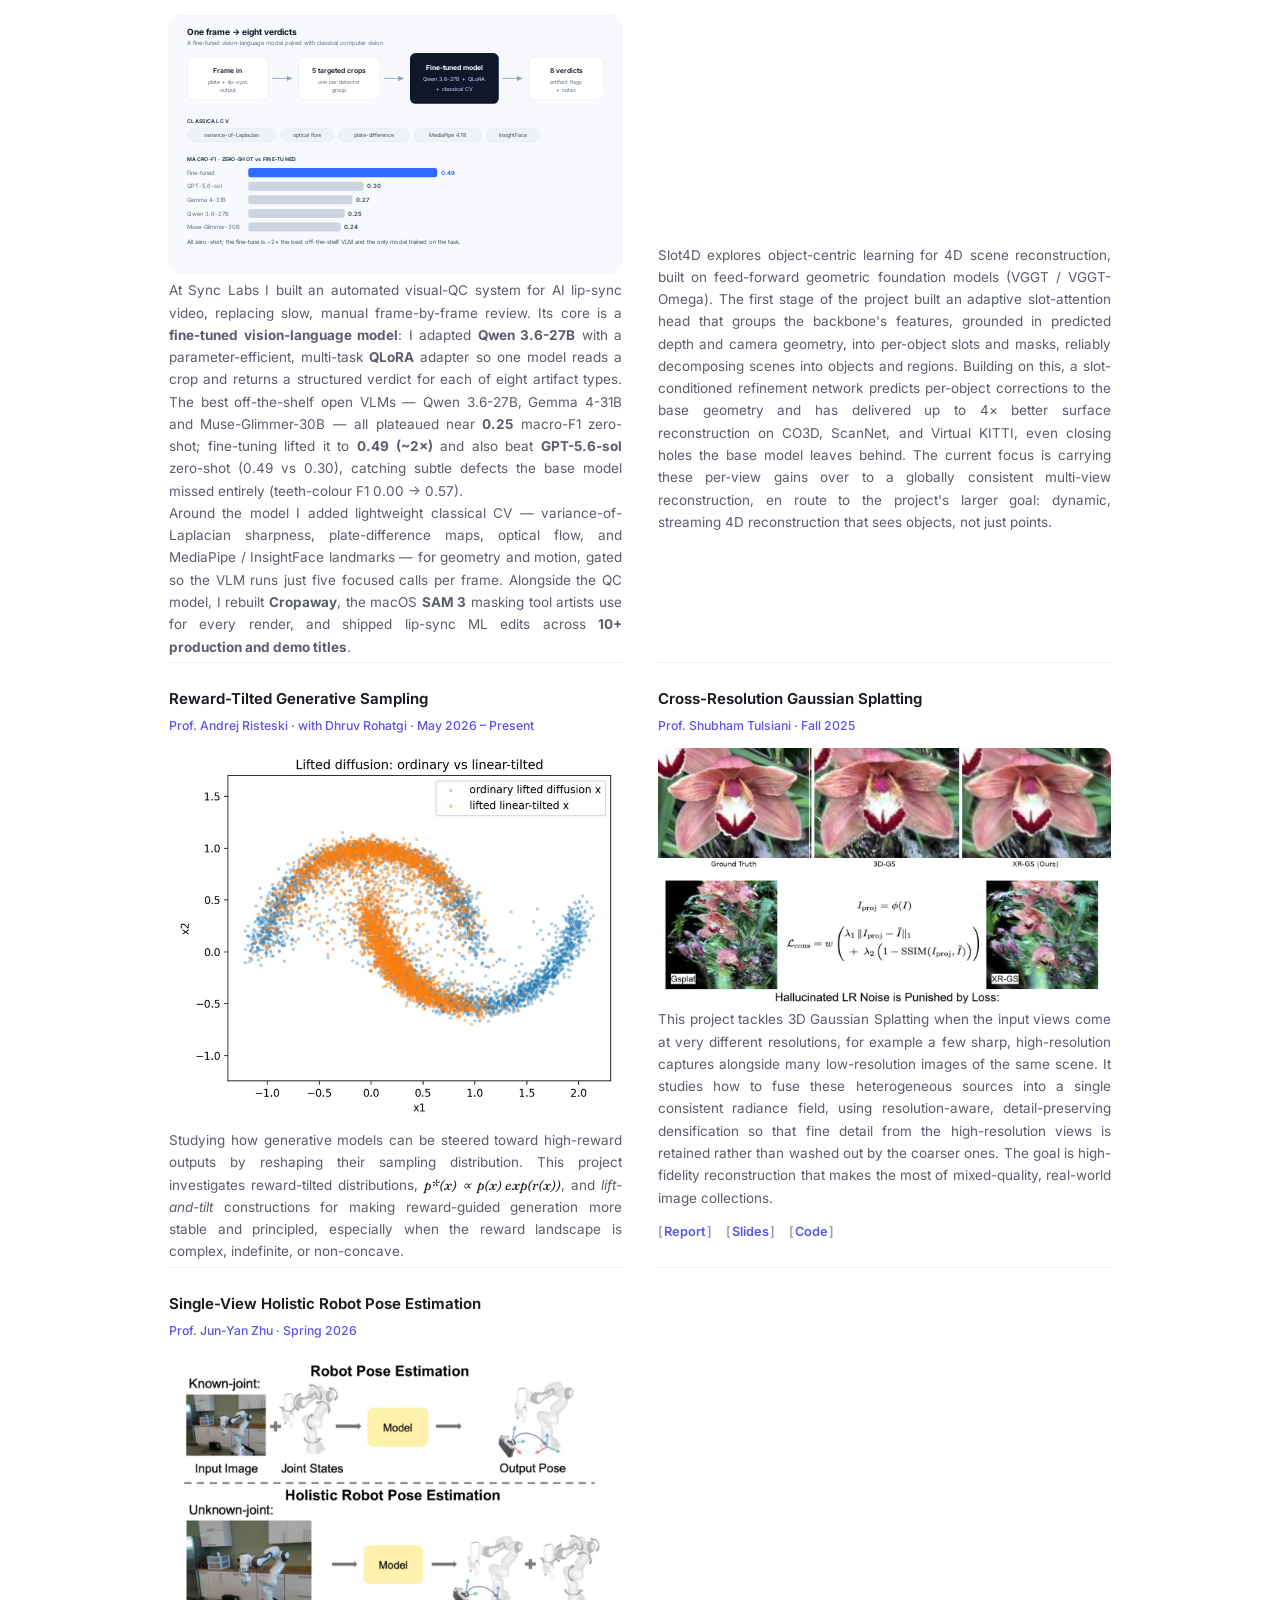
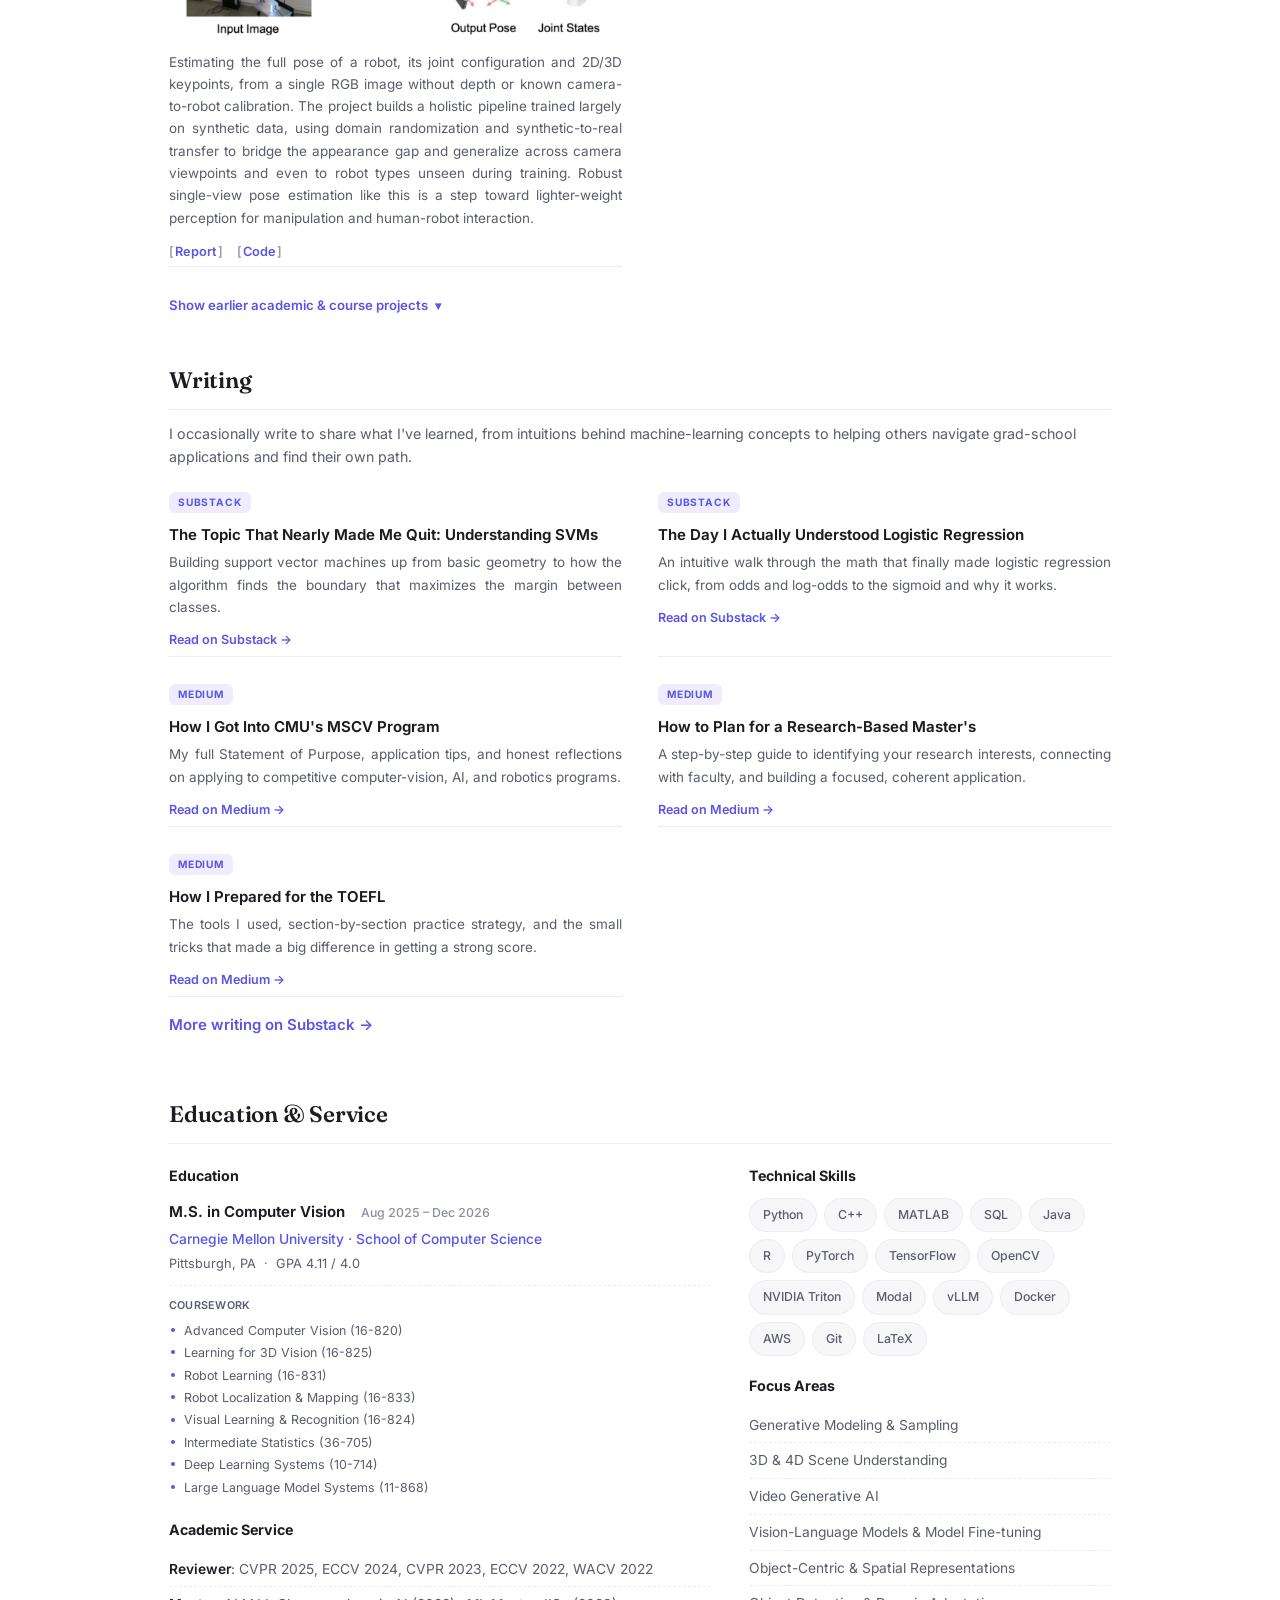
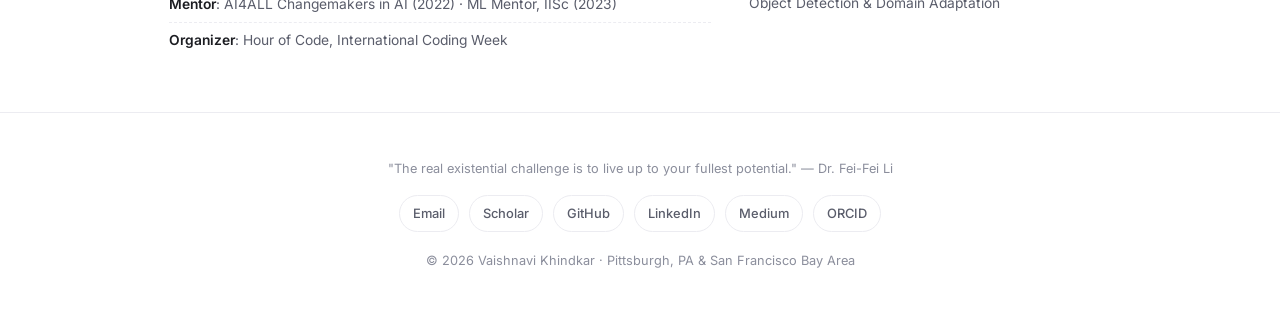
==== commit 07fa6527: "Add files via upload" ====
--- a/index.html
+++ b/index.html
@@ -78,13 +78,15 @@
         (Robotics Institute), <strong>Carnegie Mellon University</strong>, where I work with <a href="https://www.andrejristeski.org/" target="_blank" rel="noopener">Prof.
         Andrej Risteski</a> on the theory of generative modeling and sampling, and with
         <a href="https://www.ri.cmu.edu/ri-faculty/laszlo-attila-jeni/" target="_blank" rel="noopener">Prof. László
-        A. Jeni</a> on object-centric 4D reconstruction. I am also a Machine Learning Engineering Intern at
-        <a href="https://sync.so/" target="_blank" rel="noopener">Sync Labs</a>, working on video generative AI
-        and lip-sync pipelines. Earlier at CMU, I worked with <a href="https://www.cs.cmu.edu/~ftorre/" target="_blank" rel="noopener">Prof.
+        A. Jeni</a> on object-centric 4D reconstruction. I recently completed a Machine Learning Engineering internship at
+        <a href="https://sync.so/" target="_blank" rel="noopener">Sync Labs</a>, where I built an automated
+        visual-QC system for AI lip-sync video and fine-tuned a vision-language model that roughly doubled
+        QC accuracy and beat a frontier model zero-shot. Earlier at CMU, I worked with <a href="https://www.cs.cmu.edu/~ftorre/" target="_blank" rel="noopener">Prof.
         Fernando De la Torre</a> on diagnosing aerial object detectors with foundation generative models.
       </p>
       <p>
-        Before CMU, I spent several years at <strong>IIIT Hyderabad</strong>. As a Research Scientist at CVIT, I
+        Before CMU, I spent more than five years in computer-vision research and applied AI, largely at
+        <strong>IIIT Hyderabad</strong>. As a Research Scientist at CVIT, I
         worked with <a href="https://faculty.iiit.ac.in/~jawahar/" target="_blank" rel="noopener">Prof. C. V.
         Jawahar</a>, <a href="https://people.iith.ac.in/vineethnb/" target="_blank" rel="noopener">Prof. Vineeth
         N. Balasubramanian</a>, and <a href="https://www.cse.iitd.ac.in/~chetan/" target="_blank" rel="noopener">Prof.
@@ -160,6 +162,7 @@
     <section id="news" class="reveal">
       <h2 class="section-title">News</h2>
       <ul class="news">
+        <li><span class="date">Aug 2026</span><span class="item">Completed my <strong>ML Engineering internship at <a href="https://sync.so/" target="_blank" rel="noopener">Sync Labs</a></strong>, where I built an automated visual-QC pipeline for AI lip-sync video, fine-tuning a vision-language model to roughly double QC accuracy (macro-F1 <strong>0.19 &rarr; 0.49</strong>) and beat a frontier model zero-shot.</span></li>
         <li><span class="date">Jun 2026</span><span class="item">Our paper <em>"Diagnosing Aerial-View Object Detectors with Foundational Image Generative Models"</em> was accepted to <strong>ECCV 2026</strong>!</span></li>
         <li><span class="date">May 2026</span><span class="item">Started as a <strong>Machine Learning Engineering Intern at <a href="https://sync.so/" target="_blank" rel="noopener">Sync Labs</a></strong> (San Francisco Bay Area), working on video generative AI and lip-sync pipelines.</span></li>
         <li><span class="date">May 2026</span><span class="item">Joined <a href="https://www.andrejristeski.org/" target="_blank" rel="noopener">Prof. Andrej Risteski</a>'s group as a <strong>Graduate Research Fellow</strong>, studying reward-tilted sampling for generative models.</span></li>
@@ -284,10 +287,10 @@
         <div class="tl-item">
           <div class="tl-head">
             <span class="tl-role">Machine Learning Engineering Intern</span>
-            <span class="tl-date">May 2026 – Present</span>
+            <span class="tl-date">May 2026 – Aug 2026</span>
           </div>
           <div class="tl-org"><a href="https://sync.so/" target="_blank" rel="noopener">Sync Labs</a> · San Francisco Bay Area</div>
-          <p class="tl-desc">Building video-generative-AI and lip-sync systems, focused on vision-language models (VLMs) for automated visual quality control, replacing manual, frame-by-frame review of AI-generated video. Architected GPU-served VLM inference on Modal: deployed multimodal models (Google DeepMind's Gemma-3-12B, Qwen2.5-VL-7B), benchmarked against NVIDIA Cosmos Reason, and engineered structured-output prompting, multi-model agreement gating, and per-model routing around each model's blind spots. Built a human-in-the-loop labeling loop feeding a LoRA fine-tuning path for Qwen2.5-VL on artifact crops, and evaluated RLHF vs. supervised fine-tuning with a per-class precision/recall/F1 harness to drive model iteration.</p>
+          <p class="tl-desc">Built an <strong>automated visual-QC system for AI lip-sync video</strong> that replaces manual, frame-by-frame review, flagging eight visual artifact types (teeth colour and structure, tongue defects, composite-boundary seams, texture loss, gaze drift, background changes). Designed a hybrid pipeline pairing fine-tuned vision-language models for appearance defects with classical CV (variance-of-Laplacian sharpness, optical flow, plate-difference change maps, and MediaPipe / InsightFace landmark tracking) for geometry and motion, reduced to five targeted model calls per frame. Labelled a 693-frame, 59-shot dataset with a macOS tool I rebuilt (<strong>Cropaway</strong>), then fine-tuned <strong>Qwen&nbsp;3.6-27B</strong> with a single multi-task <strong>QLoRA</strong> adapter (124M params) on 8&times;H200 GPUs via Modal, lifting macro-F1 from <strong>0.19 to 0.49 (~2&times;)</strong> and beating a frontier model (GPT-5.6-sol) zero-shot, all driven by a leakage-free, per-detector precision/recall/F1 evaluation. Also shipped lip-sync ML edits across 10+ production and demo titles.</p>
         </div>
         <div class="tl-item">
           <div class="tl-head">
@@ -337,6 +340,65 @@
     <section id="projects" class="reveal">
       <h2 class="section-title">Selected Projects</h2>
       <div class="cards">
+        <div class="card">
+          <h3>Automated Visual QC for AI Lip-Sync</h3>
+          <div class="advisor">Sync Labs · ML Engineering Internship · May – Aug 2026</div>
+          <div style="margin:14px 0 6px;">
+            <svg viewBox="0 0 1000 570" width="100%" style="display:block;border-radius:12px;height:auto;" xmlns="http://www.w3.org/2000/svg" role="img" aria-label="Pipeline: one frame becomes five crops, judged by a fine-tuned model plus classical computer vision, producing eight artifact verdicts; fine-tuned macro-F1 0.49 versus GPT-5.6-sol zero-shot 0.30 versus base zero-shot 0.19.">
+              <defs><marker id="svgar" markerWidth="9" markerHeight="9" refX="6" refY="3" orient="auto"><path d="M0,0 L6,3 L0,6 Z" fill="#94a3b8"/></marker></defs>
+              <rect x="0" y="0" width="1000" height="570" rx="16" fill="#f7f9fc"/>
+              <rect x="0.5" y="0.5" width="999" height="569" rx="16" fill="none" stroke="#e2e8f0"/>
+              <text x="40" y="44" font-family="Inter, system-ui, sans-serif" font-size="19" font-weight="700" fill="#0f172a">One frame &#8594; eight verdicts</text>
+              <text x="40" y="67" font-family="Inter, system-ui, sans-serif" font-size="13" fill="#64748b">A fine-tuned vision-language model paired with classical computer vision</text>
+              <rect x="40" y="92" width="180" height="96" rx="12" fill="#ffffff" stroke="#dbe3ee"/>
+              <text x="130" y="128" text-anchor="middle" font-family="Inter, system-ui, sans-serif" font-size="15" font-weight="600" fill="#0f172a">Frame in</text>
+              <text x="130" y="152" text-anchor="middle" font-family="Inter, system-ui, sans-serif" font-size="12" fill="#64748b">plate + lip-sync</text>
+              <text x="130" y="169" text-anchor="middle" font-family="Inter, system-ui, sans-serif" font-size="12" fill="#64748b">output</text>
+              <path d="M228 140 h44" stroke="#94a3b8" stroke-width="2" fill="none" marker-end="url(#svgar)"/>
+              <rect x="286" y="92" width="180" height="96" rx="12" fill="#ffffff" stroke="#dbe3ee"/>
+              <text x="376" y="128" text-anchor="middle" font-family="Inter, system-ui, sans-serif" font-size="15" font-weight="600" fill="#0f172a">5 targeted crops</text>
+              <text x="376" y="152" text-anchor="middle" font-family="Inter, system-ui, sans-serif" font-size="12" fill="#64748b">one per detector</text>
+              <text x="376" y="169" text-anchor="middle" font-family="Inter, system-ui, sans-serif" font-size="12" fill="#64748b">group</text>
+              <path d="M474 140 h44" stroke="#94a3b8" stroke-width="2" fill="none" marker-end="url(#svgar)"/>
+              <rect x="532" y="84" width="196" height="112" rx="12" fill="#0f172a"/>
+              <text x="630" y="122" text-anchor="middle" font-family="Inter, system-ui, sans-serif" font-size="15" font-weight="700" fill="#ffffff">Fine-tuned model</text>
+              <text x="630" y="146" text-anchor="middle" font-family="Inter, system-ui, sans-serif" font-size="12" fill="#c7d2fe">Qwen 3.6-27B + QLoRA</text>
+              <text x="630" y="168" text-anchor="middle" font-family="Inter, system-ui, sans-serif" font-size="12" fill="#c7d2fe">+ classical CV</text>
+              <path d="M736 140 h44" stroke="#94a3b8" stroke-width="2" fill="none" marker-end="url(#svgar)"/>
+              <rect x="794" y="92" width="166" height="96" rx="12" fill="#ffffff" stroke="#dbe3ee"/>
+              <text x="877" y="128" text-anchor="middle" font-family="Inter, system-ui, sans-serif" font-size="15" font-weight="600" fill="#0f172a">8 verdicts</text>
+              <text x="877" y="152" text-anchor="middle" font-family="Inter, system-ui, sans-serif" font-size="12" fill="#64748b">artifact flags</text>
+              <text x="877" y="169" text-anchor="middle" font-family="Inter, system-ui, sans-serif" font-size="12" fill="#64748b">+ notes</text>
+              <text x="40" y="238" font-family="Inter, system-ui, sans-serif" font-size="11.5" font-weight="700" letter-spacing="0.06em" fill="#334155">CLASSICAL CV</text>
+              <g font-family="Inter, system-ui, sans-serif" font-size="12" fill="#475569">
+                <rect x="40" y="250" width="196" height="30" rx="15" fill="#eef2f7" stroke="#dbe3ee"/><text x="138" y="269" text-anchor="middle">variance-of-Laplacian</text>
+                <rect x="246" y="250" width="118" height="30" rx="15" fill="#eef2f7" stroke="#dbe3ee"/><text x="305" y="269" text-anchor="middle">optical flow</text>
+                <rect x="374" y="250" width="156" height="30" rx="15" fill="#eef2f7" stroke="#dbe3ee"/><text x="452" y="269" text-anchor="middle">plate-difference</text>
+                <rect x="540" y="250" width="150" height="30" rx="15" fill="#eef2f7" stroke="#dbe3ee"/><text x="615" y="269" text-anchor="middle">MediaPipe 478</text>
+                <rect x="700" y="250" width="118" height="30" rx="15" fill="#eef2f7" stroke="#dbe3ee"/><text x="759" y="269" text-anchor="middle">InsightFace</text>
+              </g>
+              <text x="40" y="322" font-family="Inter, system-ui, sans-serif" font-size="11.5" font-weight="700" letter-spacing="0.06em" fill="#334155">MACRO-F1 &#183; ZERO-SHOT vs FINE-TUNED</text>
+              <text x="40" y="353" font-family="Inter, system-ui, sans-serif" font-size="13" fill="#64748b">Fine-tuned</text>
+              <rect x="175" y="338" width="417" height="20" rx="5" fill="#2f6bff"/>
+              <text x="600" y="353" font-family="Inter, system-ui, sans-serif" font-size="13" font-weight="700" fill="#2f6bff">0.49</text>
+              <text x="40" y="383" font-family="Inter, system-ui, sans-serif" font-size="13" fill="#64748b">GPT-5.6-sol</text>
+              <rect x="175" y="368" width="255" height="20" rx="5" fill="#cbd5e1"/>
+              <text x="438" y="383" font-family="Inter, system-ui, sans-serif" font-size="13" font-weight="700" fill="#475569">0.30</text>
+              <text x="40" y="413" font-family="Inter, system-ui, sans-serif" font-size="13" fill="#64748b">Gemma 4-31B</text>
+              <rect x="175" y="398" width="230" height="20" rx="5" fill="#cbd5e1"/>
+              <text x="413" y="413" font-family="Inter, system-ui, sans-serif" font-size="13" font-weight="700" fill="#475569">0.27</text>
+              <text x="40" y="443" font-family="Inter, system-ui, sans-serif" font-size="13" fill="#64748b">Qwen 3.6-27B</text>
+              <rect x="175" y="428" width="213" height="20" rx="5" fill="#cbd5e1"/>
+              <text x="396" y="443" font-family="Inter, system-ui, sans-serif" font-size="13" font-weight="700" fill="#475569">0.25</text>
+              <text x="40" y="473" font-family="Inter, system-ui, sans-serif" font-size="13" fill="#64748b">Muse-Glimmer-30B</text>
+              <rect x="175" y="458" width="204" height="20" rx="5" fill="#cbd5e1"/>
+              <text x="387" y="473" font-family="Inter, system-ui, sans-serif" font-size="13" font-weight="700" fill="#475569">0.24</text>
+              <text x="40" y="506" font-family="Inter, system-ui, sans-serif" font-size="13" fill="#475569">All zero-shot; the fine-tune is ~2&#215; the best off-the-shelf VLM and the only model trained on the task.</text>
+            </svg>
+          </div>
+          <p>At Sync Labs I built an automated visual-QC system for AI lip-sync video, replacing slow, manual frame-by-frame review. Its core is a <strong>fine-tuned vision-language model</strong>: I adapted <strong>Qwen&nbsp;3.6-27B</strong> with a parameter-efficient, multi-task <strong>QLoRA</strong> adapter so one model reads a crop and returns a structured verdict for each of eight artifact types. The best off-the-shelf open VLMs &mdash; Qwen&nbsp;3.6-27B, Gemma&nbsp;4-31B and Muse-Glimmer-30B &mdash; all plateaued near <strong>0.25</strong> macro-F1 zero-shot; fine-tuning lifted it to <strong>0.49 (~2&times;)</strong> and also beat <strong>GPT-5.6-sol</strong> zero-shot (0.49 vs 0.30), catching subtle defects the base model missed entirely (teeth-colour F1 0.00&nbsp;&rarr;&nbsp;0.57).</p>
+          <p>Around the model I added lightweight classical CV &mdash; variance-of-Laplacian sharpness, plate-difference maps, optical flow, and MediaPipe / InsightFace landmarks &mdash; for geometry and motion, gated so the VLM runs just five focused calls per frame. Alongside the QC model, I rebuilt <strong>Cropaway</strong>, the macOS <strong>SAM&nbsp;3</strong> masking tool artists use for every render, and shipped lip-sync ML edits across <strong>10+ production and demo titles</strong>.</p>
+        </div>
         <div class="card">
           <h3>Slot4D: Object Slots for 4D Reconstruction</h3>
           <div class="advisor">MSCV Capstone · Prof. László A. Jeni · Jan 2026 – Present</div>
@@ -504,7 +566,7 @@
             <span class="chip">Python</span><span class="chip">C++</span><span class="chip">MATLAB</span>
             <span class="chip">SQL</span><span class="chip">Java</span><span class="chip">R</span>
             <span class="chip">PyTorch</span><span class="chip">TensorFlow</span><span class="chip">OpenCV</span>
-            <span class="chip">NVIDIA Triton</span><span class="chip">Docker</span><span class="chip">AWS</span>
+            <span class="chip">NVIDIA Triton</span><span class="chip">Modal</span><span class="chip">vLLM</span><span class="chip">Docker</span><span class="chip">AWS</span>
             <span class="chip">Git</span><span class="chip">LaTeX</span>
           </div>
           <h3>Focus Areas</h3>
@@ -512,6 +574,7 @@
             <li>Generative Modeling &amp; Sampling</li>
             <li>3D &amp; 4D Scene Understanding</li>
             <li>Video Generative AI</li>
+            <li>Vision-Language Models &amp; Model Fine-tuning</li>
             <li>Object-Centric &amp; Spatial Representations</li>
             <li>Object Detection &amp; Domain Adaptation</li>
           </ul>
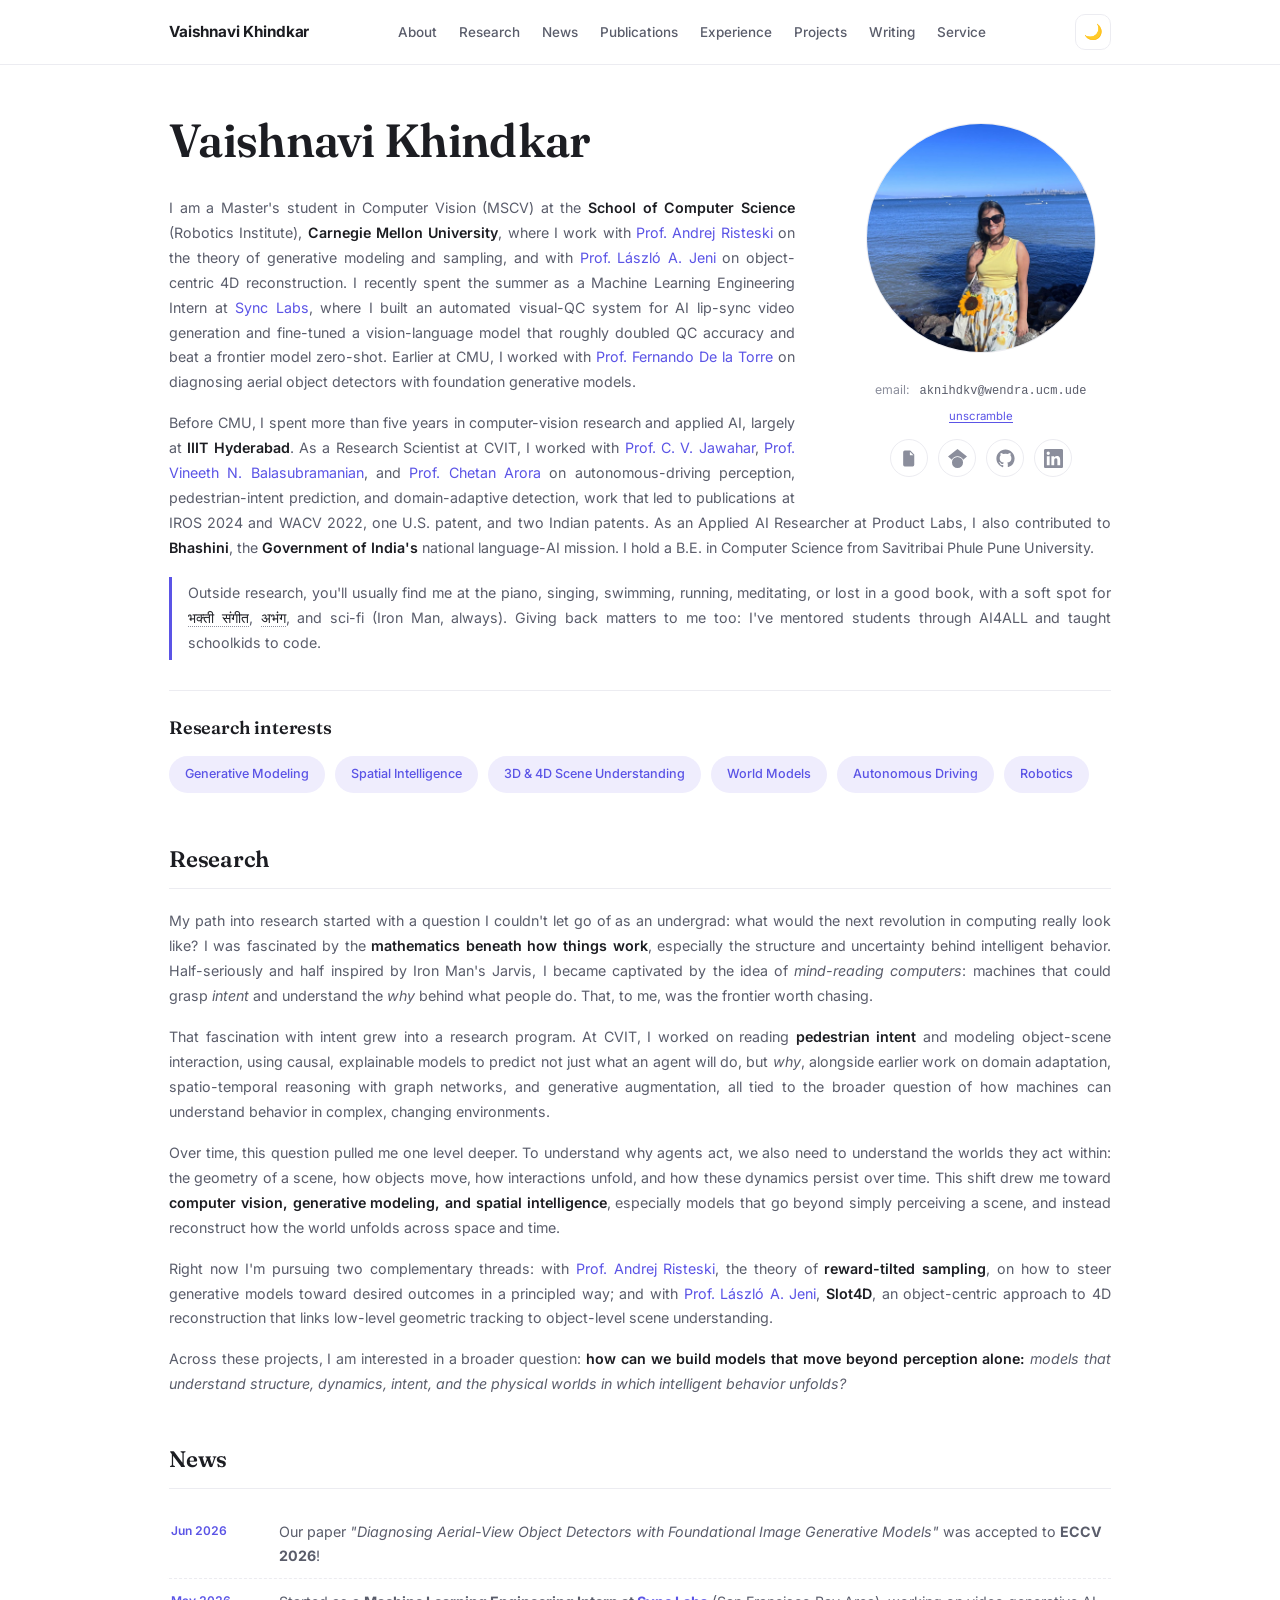
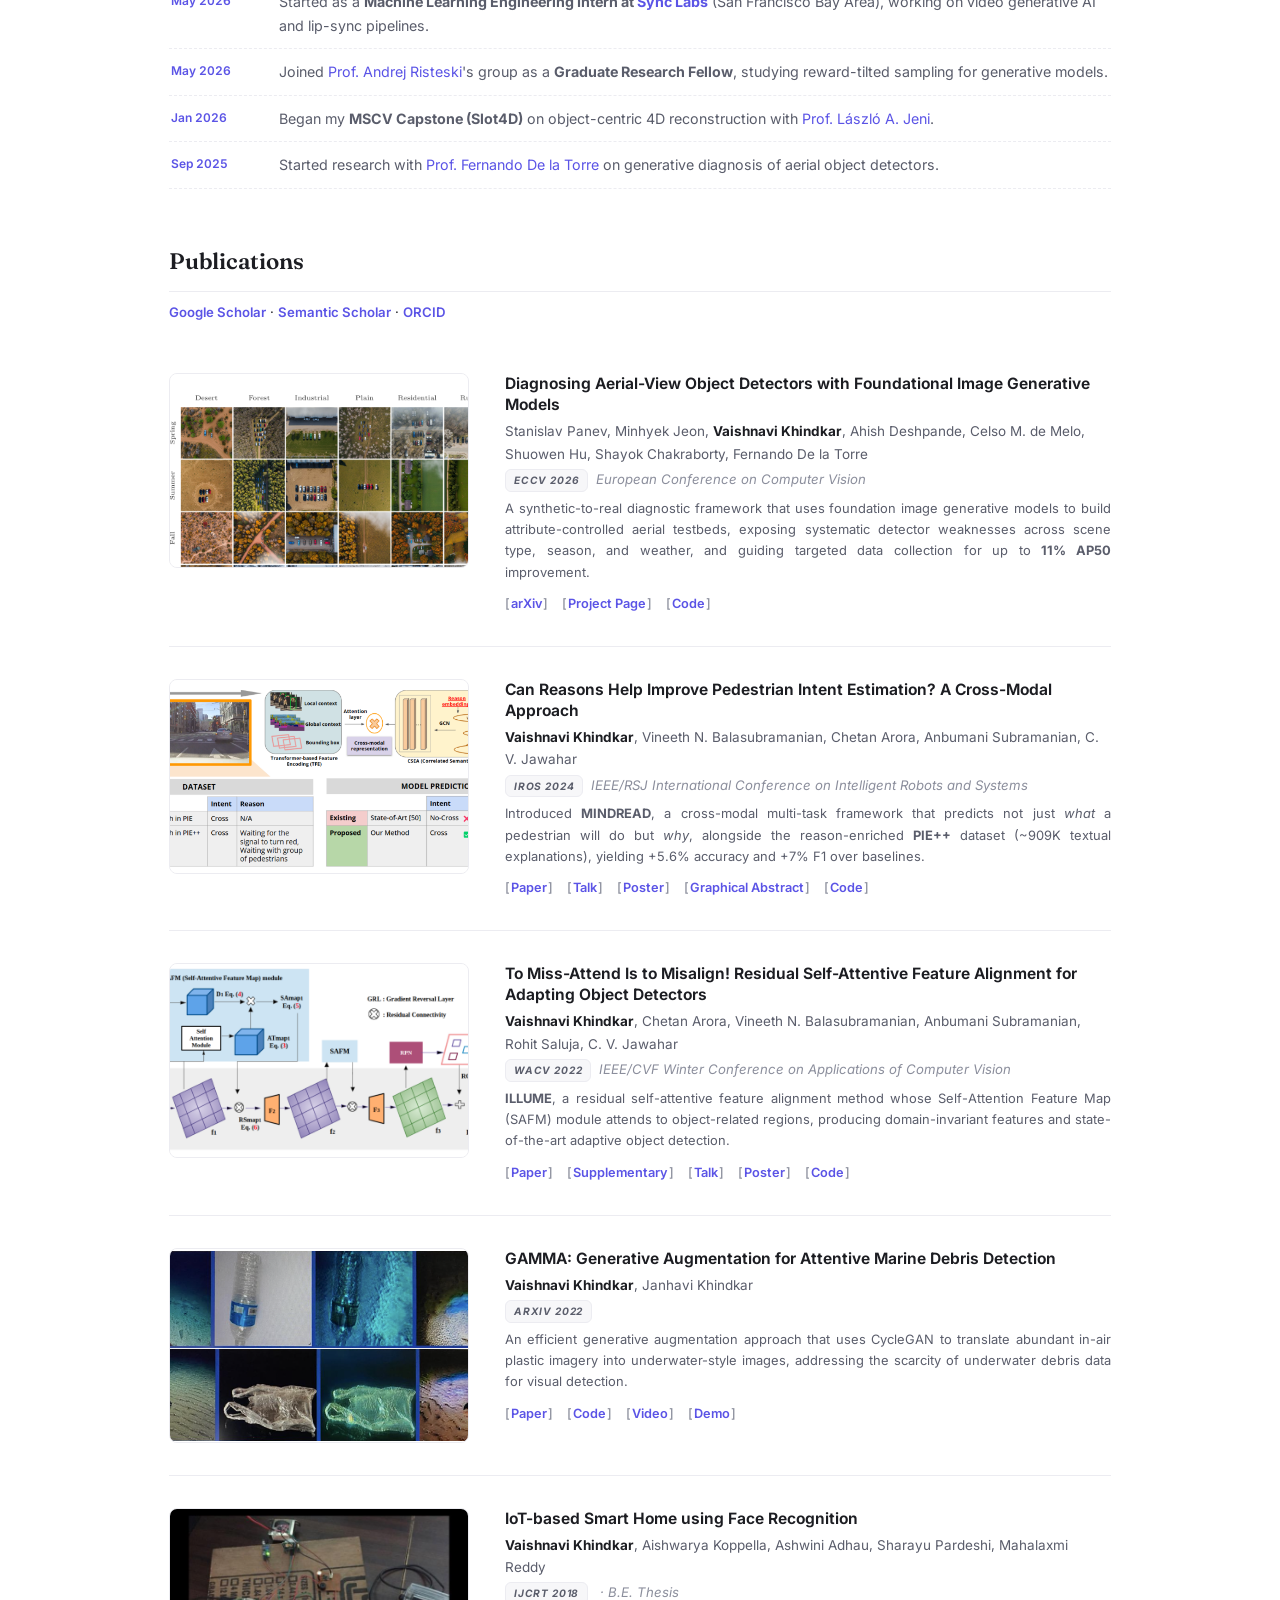
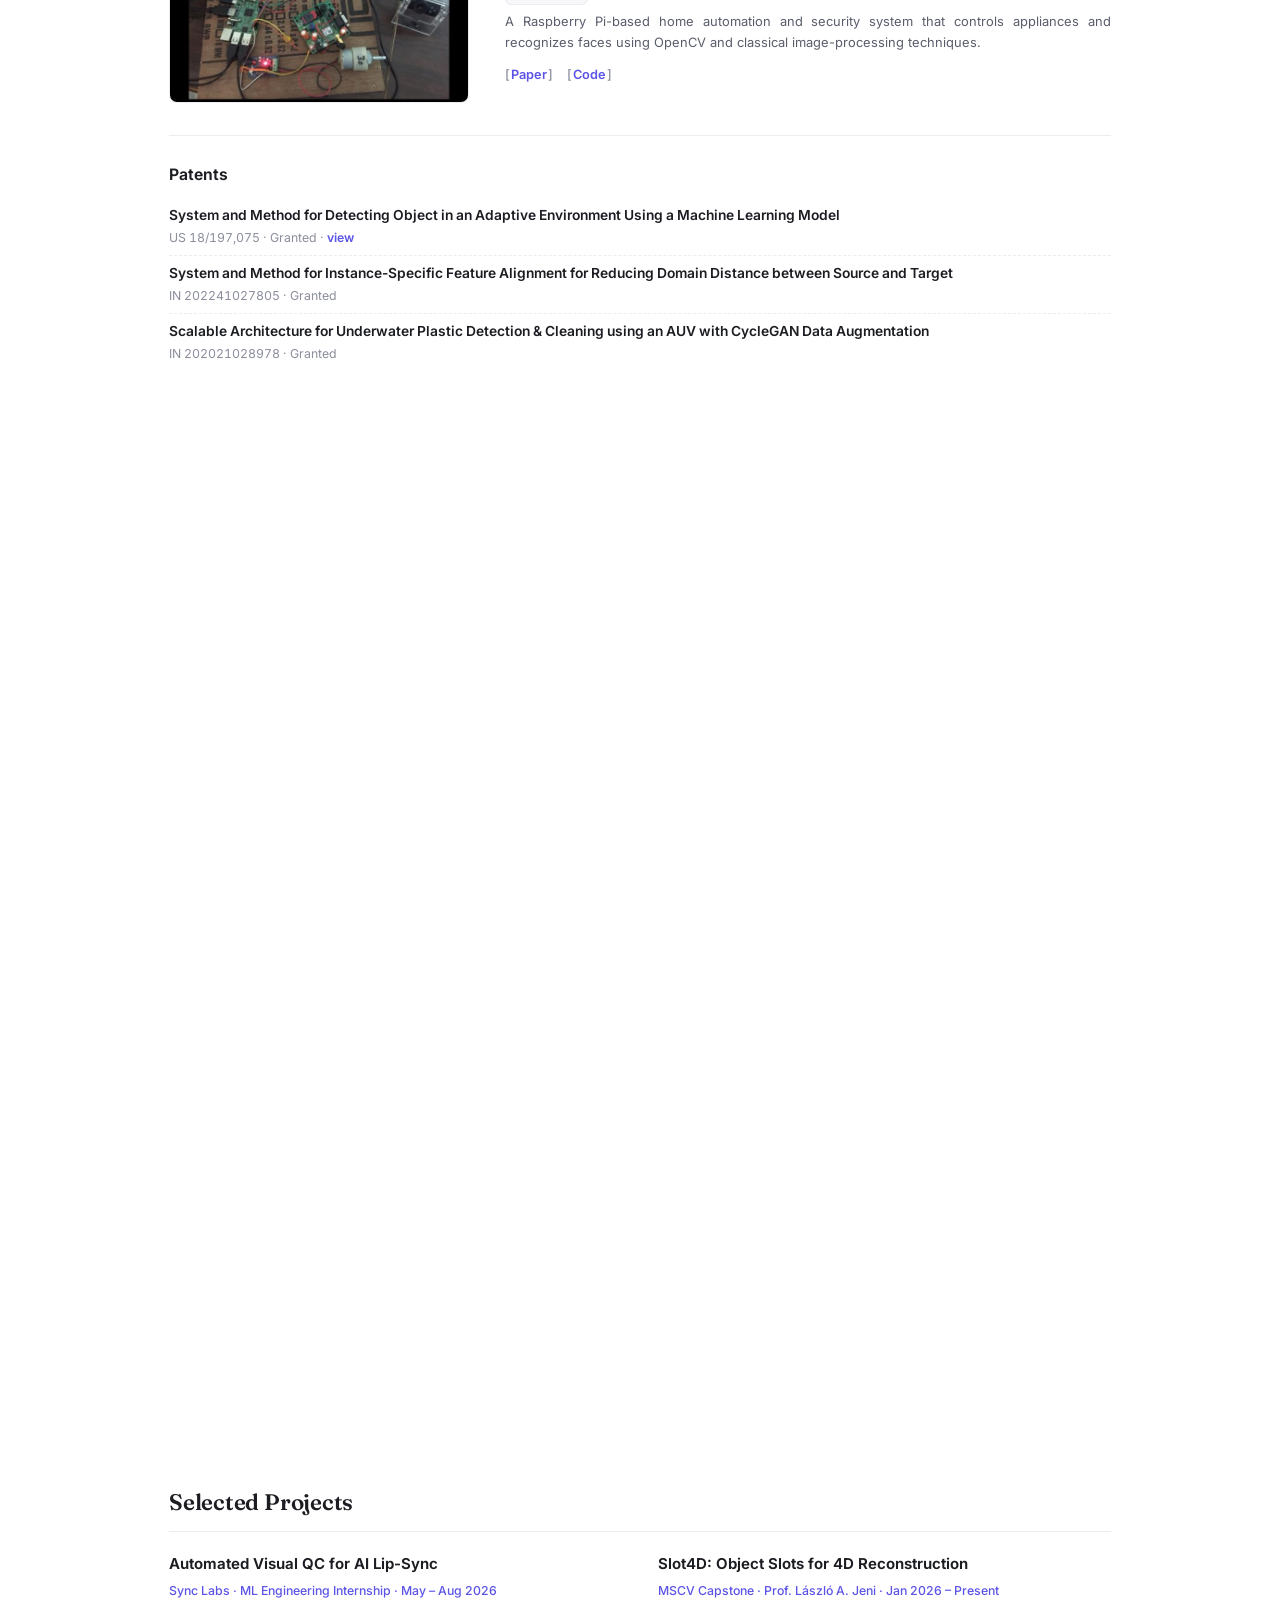
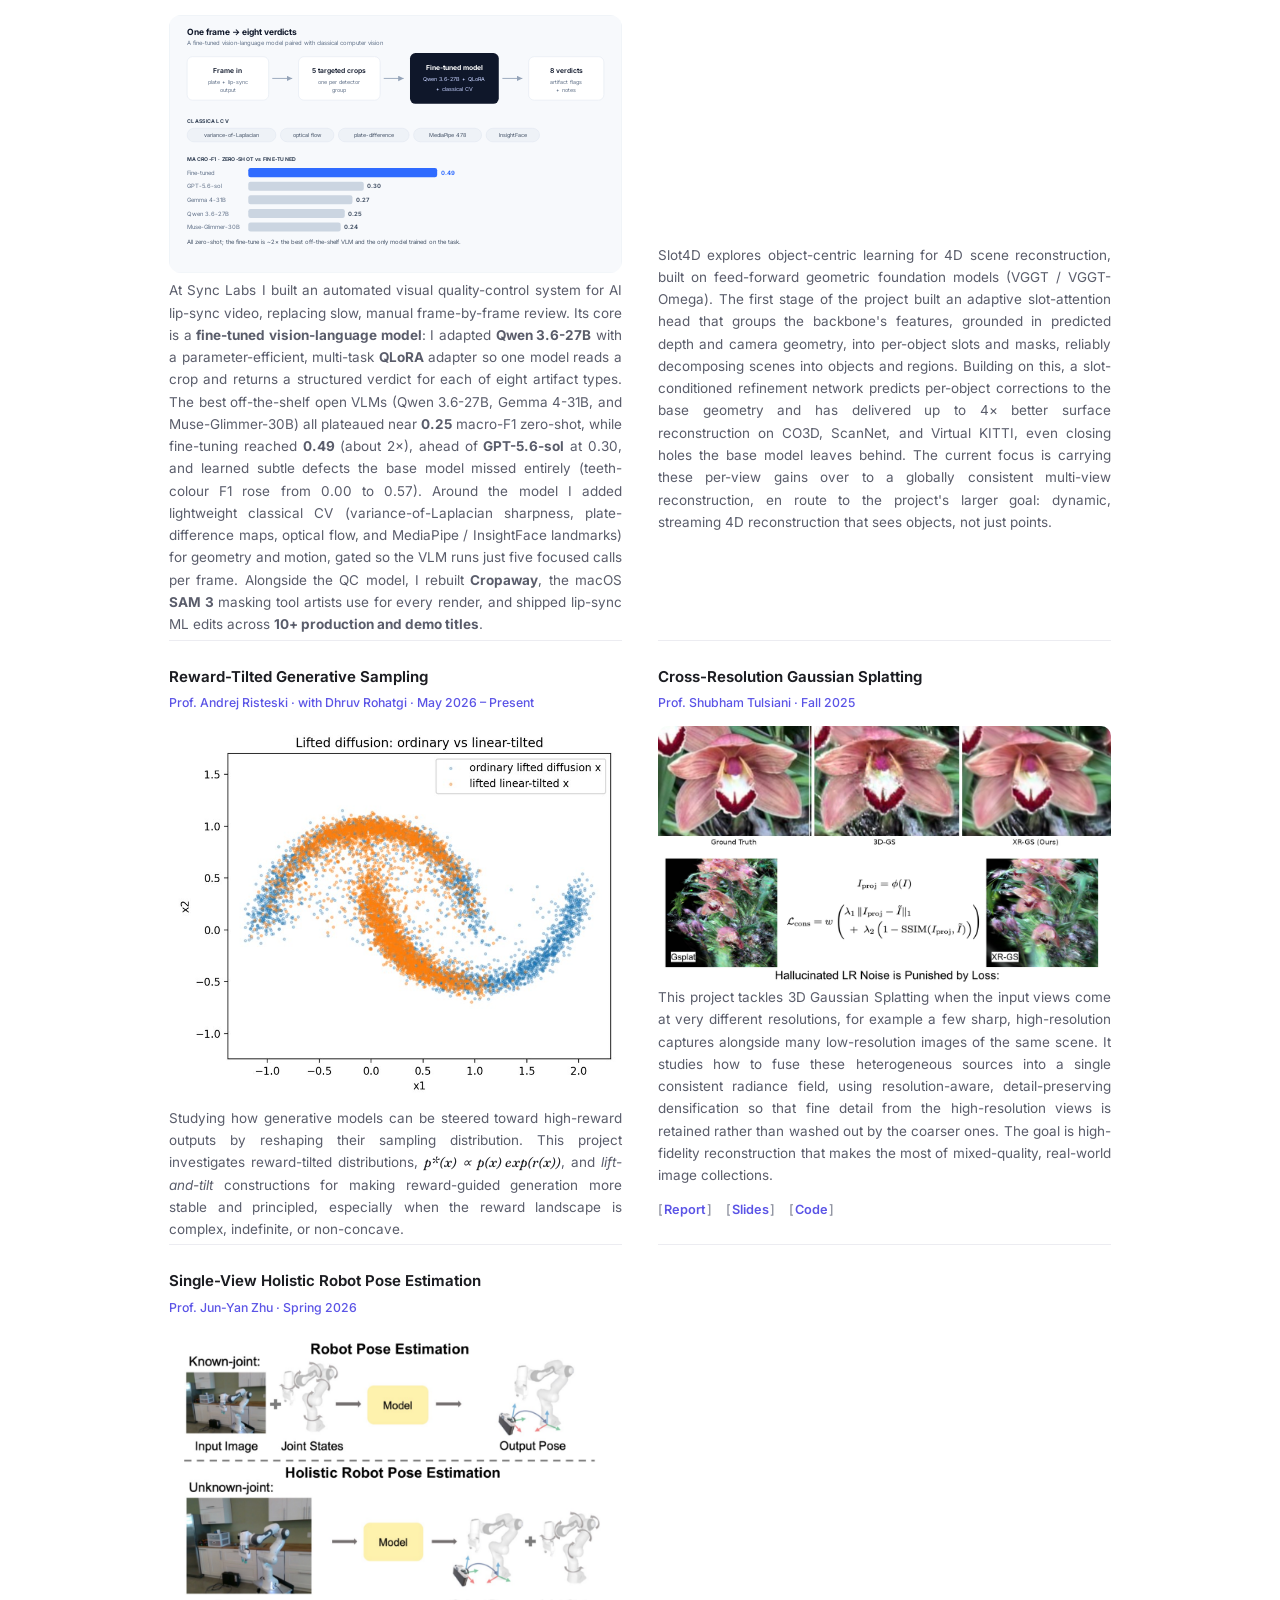
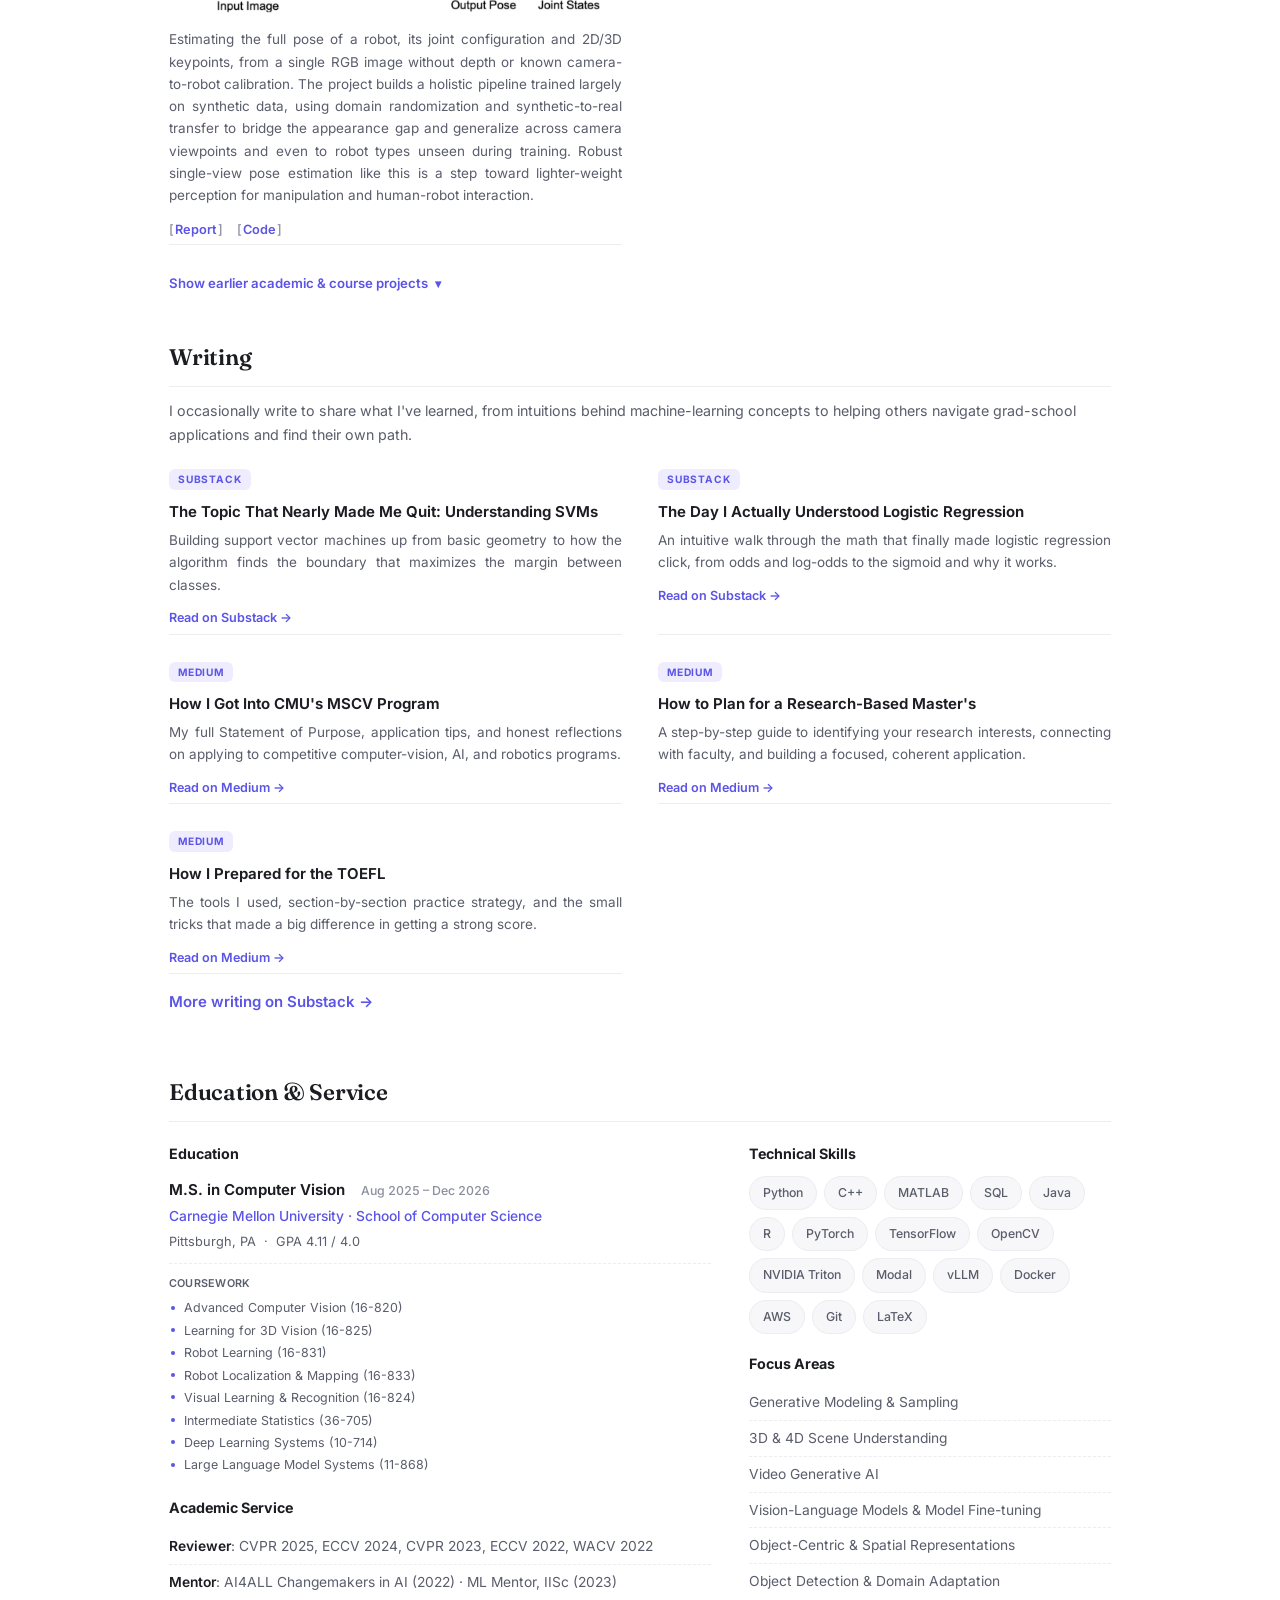
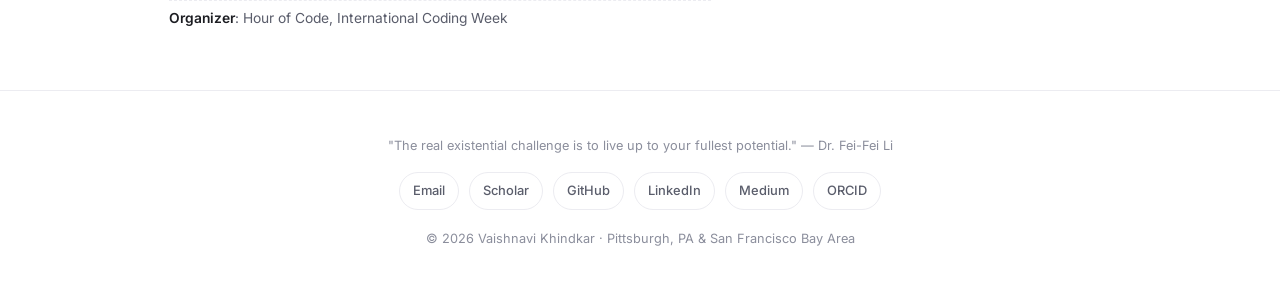
==== commit 4c7d08e2: "Add files via upload" ====
--- a/index.html
+++ b/index.html
@@ -78,10 +78,10 @@
         (Robotics Institute), <strong>Carnegie Mellon University</strong>, where I work with <a href="https://www.andrejristeski.org/" target="_blank" rel="noopener">Prof.
         Andrej Risteski</a> on the theory of generative modeling and sampling, and with
         <a href="https://www.ri.cmu.edu/ri-faculty/laszlo-attila-jeni/" target="_blank" rel="noopener">Prof. László
-        A. Jeni</a> on object-centric 4D reconstruction. I recently completed a Machine Learning Engineering internship at
-        <a href="https://sync.so/" target="_blank" rel="noopener">Sync Labs</a>, where I built an automated
-        visual-QC system for AI lip-sync video and fine-tuned a vision-language model that roughly doubled
-        QC accuracy and beat a frontier model zero-shot. Earlier at CMU, I worked with <a href="https://www.cs.cmu.edu/~ftorre/" target="_blank" rel="noopener">Prof.
+        A. Jeni</a> on object-centric 4D reconstruction. I recently spent the summer as a Machine Learning Engineering Intern at
+        <a href="https://sync.so/" target="_blank" rel="noopener">Sync Labs</a>, where I built an automated visual-QC
+        system for AI lip-sync video generation and fine-tuned a vision-language model that roughly doubled QC
+        accuracy and beat a frontier model zero-shot. Earlier at CMU, I worked with <a href="https://www.cs.cmu.edu/~ftorre/" target="_blank" rel="noopener">Prof.
         Fernando De la Torre</a> on diagnosing aerial object detectors with foundation generative models.
       </p>
       <p>
@@ -162,7 +162,6 @@
     <section id="news" class="reveal">
       <h2 class="section-title">News</h2>
       <ul class="news">
-        <li><span class="date">Aug 2026</span><span class="item">Completed my <strong>ML Engineering internship at <a href="https://sync.so/" target="_blank" rel="noopener">Sync Labs</a></strong>, where I built an automated visual-QC pipeline for AI lip-sync video, fine-tuning a vision-language model to roughly double QC accuracy (macro-F1 <strong>0.19 &rarr; 0.49</strong>) and beat a frontier model zero-shot.</span></li>
         <li><span class="date">Jun 2026</span><span class="item">Our paper <em>"Diagnosing Aerial-View Object Detectors with Foundational Image Generative Models"</em> was accepted to <strong>ECCV 2026</strong>!</span></li>
         <li><span class="date">May 2026</span><span class="item">Started as a <strong>Machine Learning Engineering Intern at <a href="https://sync.so/" target="_blank" rel="noopener">Sync Labs</a></strong> (San Francisco Bay Area), working on video generative AI and lip-sync pipelines.</span></li>
         <li><span class="date">May 2026</span><span class="item">Joined <a href="https://www.andrejristeski.org/" target="_blank" rel="noopener">Prof. Andrej Risteski</a>'s group as a <strong>Graduate Research Fellow</strong>, studying reward-tilted sampling for generative models.</span></li>
@@ -396,8 +395,7 @@
               <text x="40" y="506" font-family="Inter, system-ui, sans-serif" font-size="13" fill="#475569">All zero-shot; the fine-tune is ~2&#215; the best off-the-shelf VLM and the only model trained on the task.</text>
             </svg>
           </div>
-          <p>At Sync Labs I built an automated visual-QC system for AI lip-sync video, replacing slow, manual frame-by-frame review. Its core is a <strong>fine-tuned vision-language model</strong>: I adapted <strong>Qwen&nbsp;3.6-27B</strong> with a parameter-efficient, multi-task <strong>QLoRA</strong> adapter so one model reads a crop and returns a structured verdict for each of eight artifact types. The best off-the-shelf open VLMs &mdash; Qwen&nbsp;3.6-27B, Gemma&nbsp;4-31B and Muse-Glimmer-30B &mdash; all plateaued near <strong>0.25</strong> macro-F1 zero-shot; fine-tuning lifted it to <strong>0.49 (~2&times;)</strong> and also beat <strong>GPT-5.6-sol</strong> zero-shot (0.49 vs 0.30), catching subtle defects the base model missed entirely (teeth-colour F1 0.00&nbsp;&rarr;&nbsp;0.57).</p>
-          <p>Around the model I added lightweight classical CV &mdash; variance-of-Laplacian sharpness, plate-difference maps, optical flow, and MediaPipe / InsightFace landmarks &mdash; for geometry and motion, gated so the VLM runs just five focused calls per frame. Alongside the QC model, I rebuilt <strong>Cropaway</strong>, the macOS <strong>SAM&nbsp;3</strong> masking tool artists use for every render, and shipped lip-sync ML edits across <strong>10+ production and demo titles</strong>.</p>
+          <p>At Sync Labs I built an automated visual quality-control system for AI lip-sync video, replacing slow, manual frame-by-frame review. Its core is a <strong>fine-tuned vision-language model</strong>: I adapted <strong>Qwen&nbsp;3.6-27B</strong> with a parameter-efficient, multi-task <strong>QLoRA</strong> adapter so one model reads a crop and returns a structured verdict for each of eight artifact types. The best off-the-shelf open VLMs (Qwen&nbsp;3.6-27B, Gemma&nbsp;4-31B, and Muse-Glimmer-30B) all plateaued near <strong>0.25</strong> macro-F1 zero-shot, while fine-tuning reached <strong>0.49</strong> (about 2&times;), ahead of <strong>GPT-5.6-sol</strong> at 0.30, and learned subtle defects the base model missed entirely (teeth-colour F1 rose from 0.00 to 0.57). Around the model I added lightweight classical CV (variance-of-Laplacian sharpness, plate-difference maps, optical flow, and MediaPipe / InsightFace landmarks) for geometry and motion, gated so the VLM runs just five focused calls per frame. Alongside the QC model, I rebuilt <strong>Cropaway</strong>, the macOS <strong>SAM&nbsp;3</strong> masking tool artists use for every render, and shipped lip-sync ML edits across <strong>10+ production and demo titles</strong>.</p>
         </div>
         <div class="card">
           <h3>Slot4D: Object Slots for 4D Reconstruction</h3>
